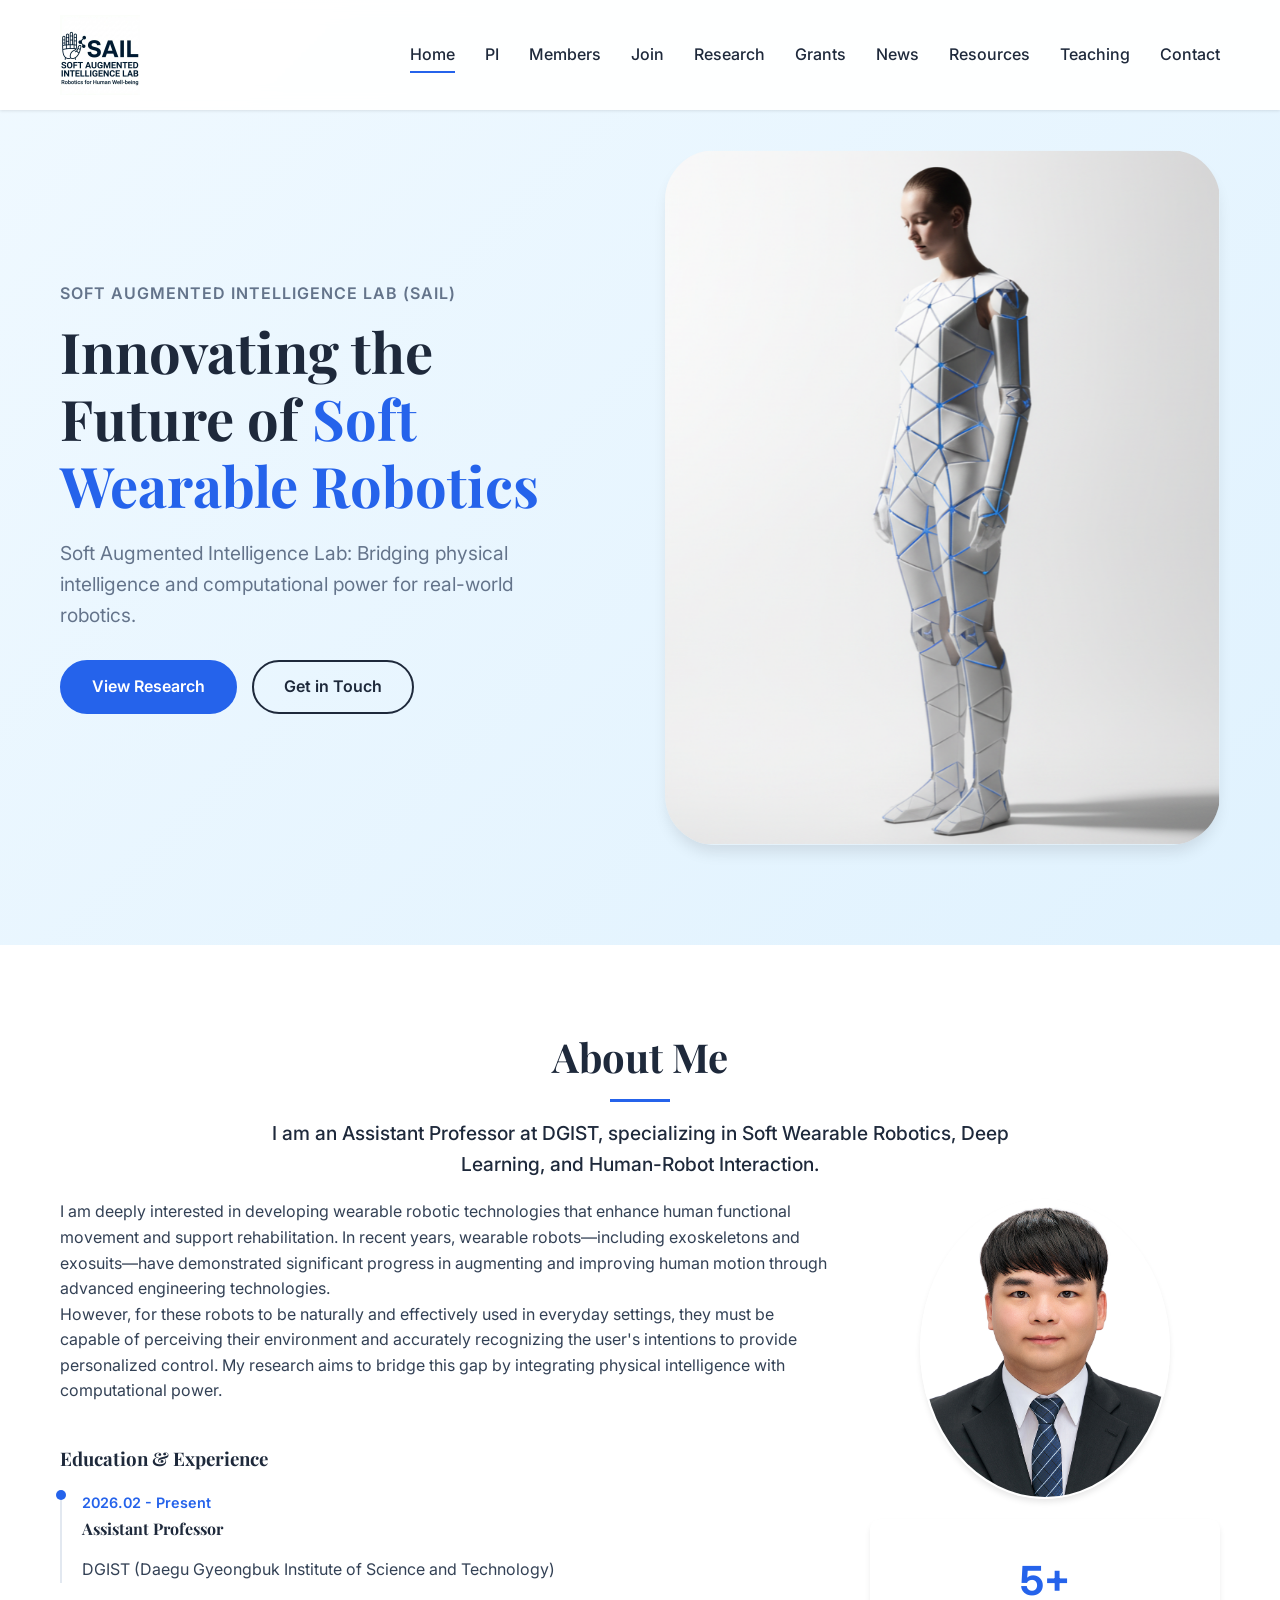
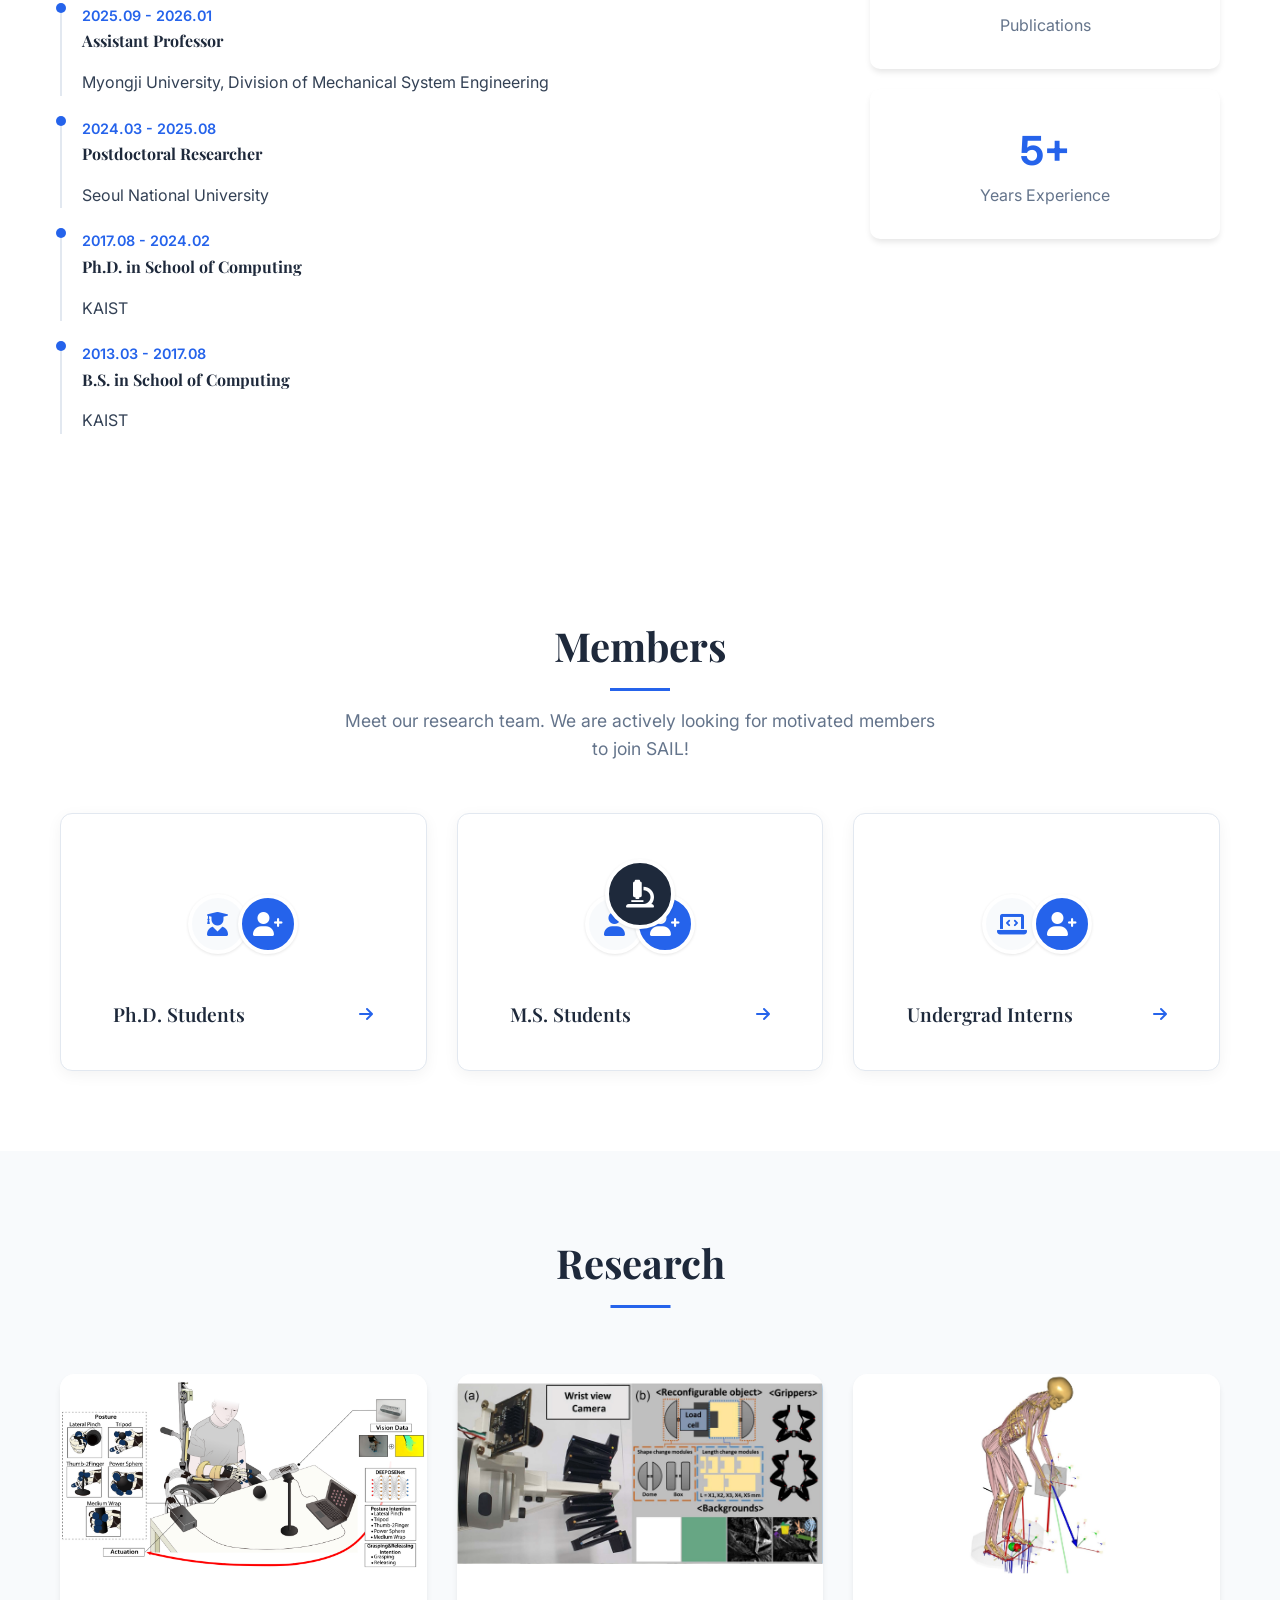
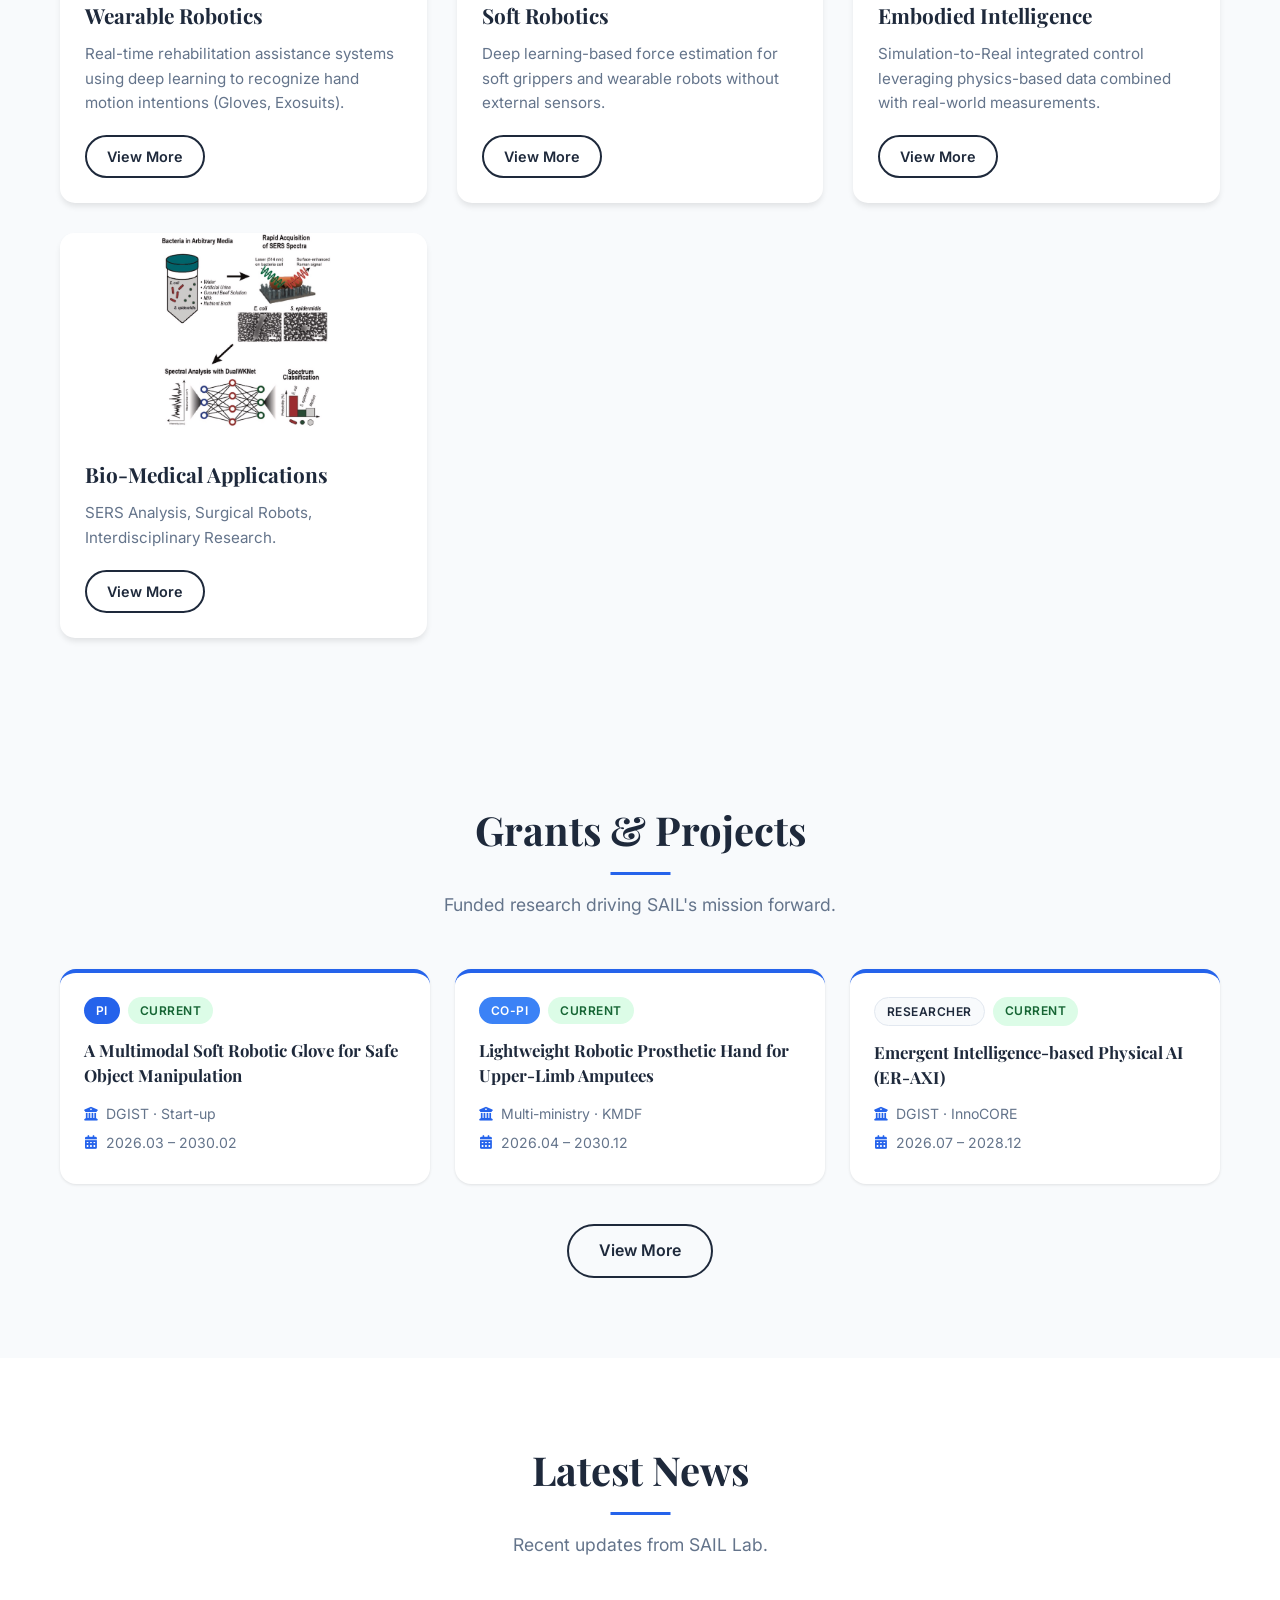
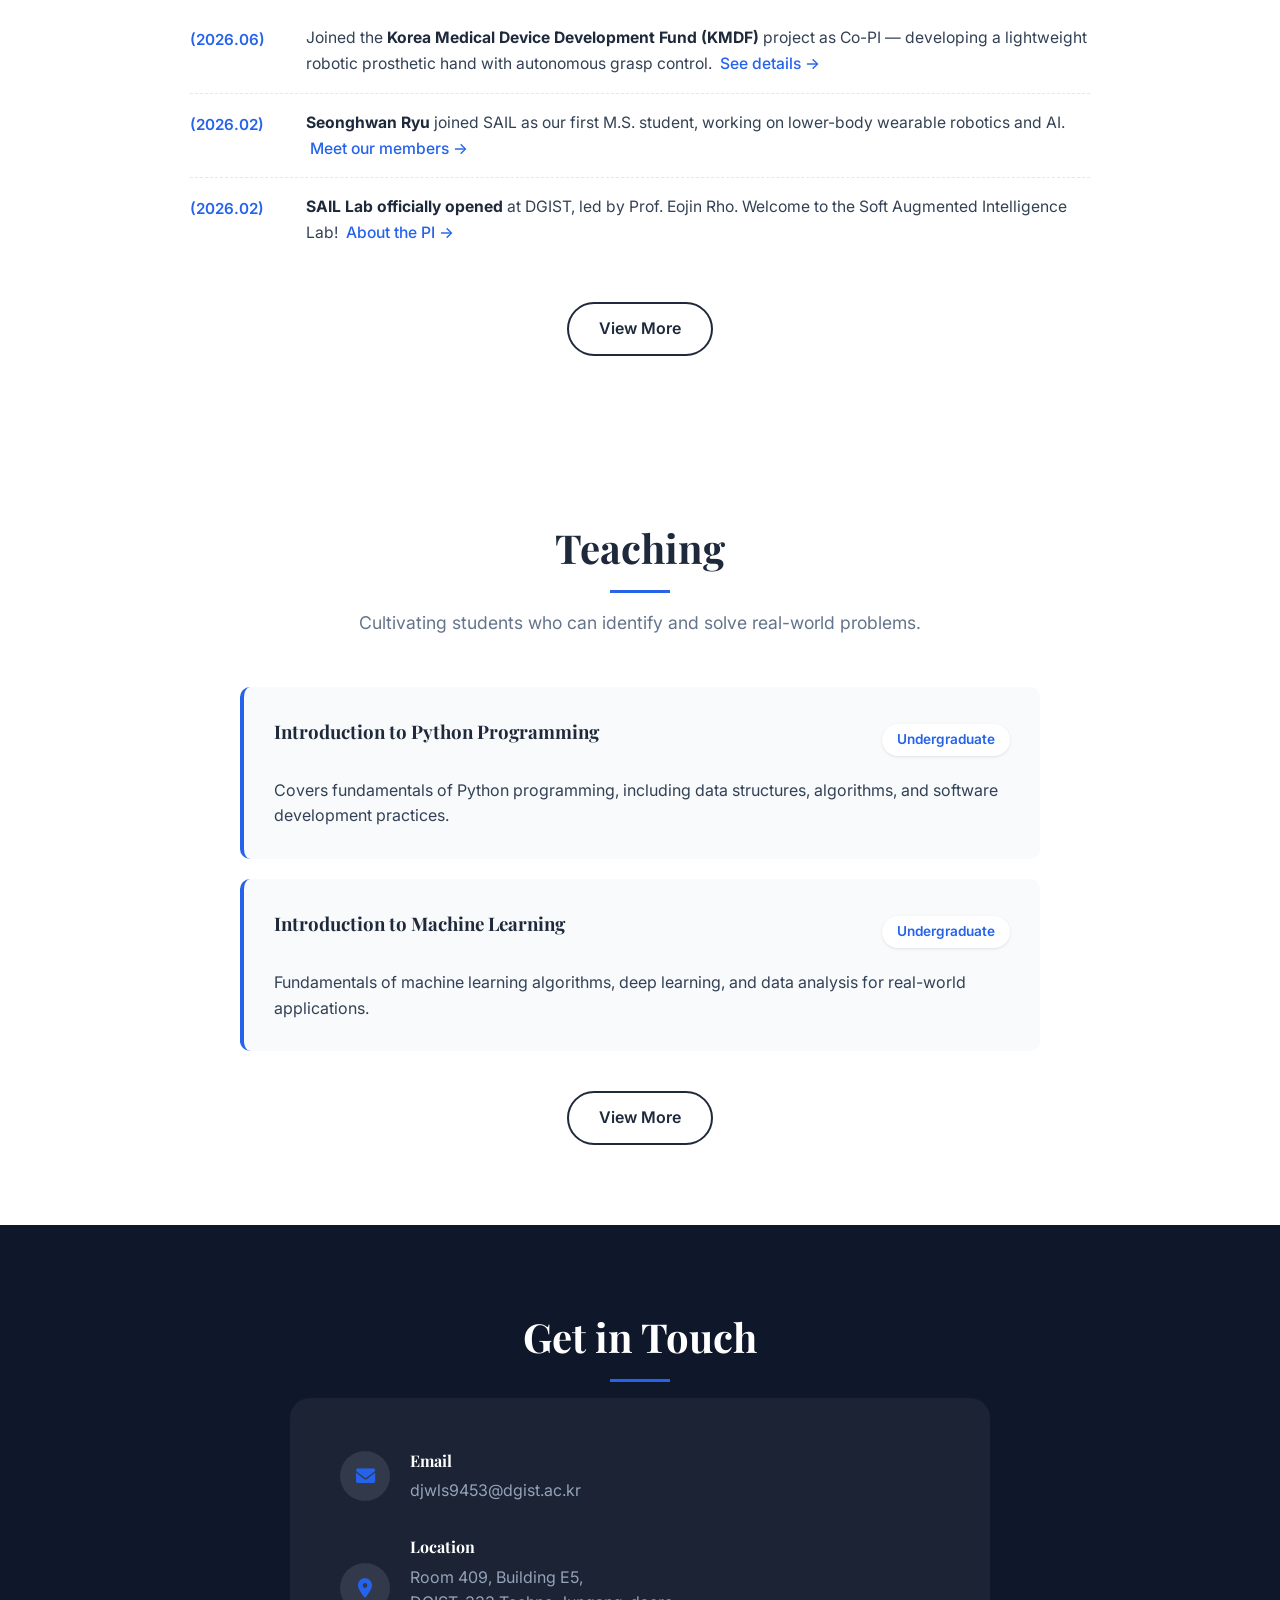
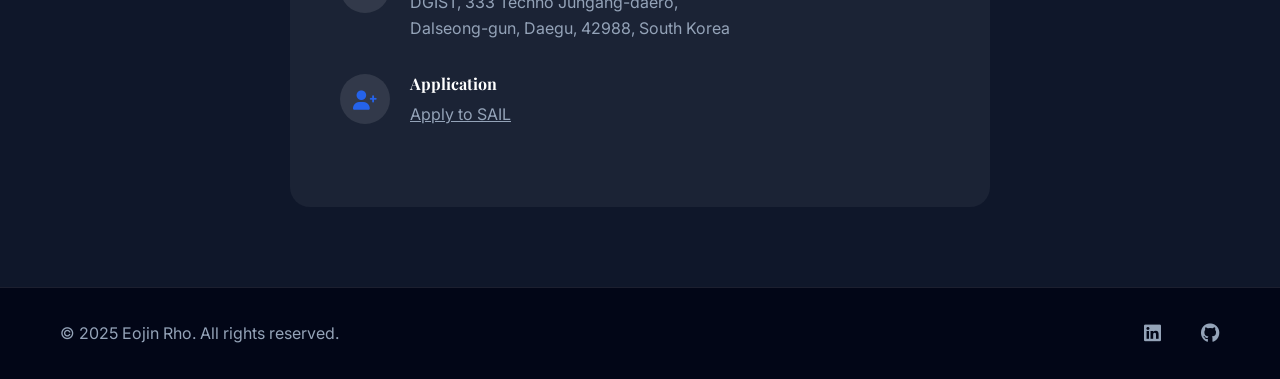
==== index.html @ 0cb8f939 "Reorder Research categories: Wearable Robotics first Move Wearable Robotics ahead of Soft Robotics o" ====
<!DOCTYPE html>
<html lang="en">

<head>
    <meta charset="UTF-8">
    <meta name="viewport" content="width=device-width, initial-scale=1.0">
    <title>Prof. Eojin Rho | DGIST</title>
    <meta name="description"
        content="Official webpage of Professor Eojin Rho at DGIST. Researching Soft Augmented Intelligence, Soft Robotics, Deep Learning, and Human-Robot Interaction.">
    <link rel="stylesheet" href="styles.css">
    <!-- Google Fonts -->
    <link rel="preconnect" href="https://fonts.googleapis.com">
    <link rel="preconnect" href="https://fonts.gstatic.com" crossorigin>
    <link
        href="https://fonts.googleapis.com/css2?family=Inter:wght@300;400;500;600;700&family=Playfair+Display:wght@400;700&display=swap"
        rel="stylesheet">
    <!-- Font Awesome for Icons -->
    <link rel="stylesheet" href="https://cdnjs.cloudflare.com/ajax/libs/font-awesome/6.0.0/css/all.min.css">
</head>

<body>
    <nav class="navbar">
        <div class="container nav-container">
            <a href="#home" class="logo">
                <img src="assets/images/lab_logo.png" alt="Eojin Rho" class="logo-img">
            </a>
            <div class="nav-links">
                <a href="#home" class="nav-link active">Home</a>
                <a href="#about" class="nav-link">PI</a>
                <a href="#members" class="nav-link">Members</a>
                <a href="joining.html" class="nav-link">Join</a>
                <a href="#research" class="nav-link">Research</a>
                <a href="grants.html" class="nav-link">Grants</a>
                <a href="news.html" class="nav-link">News</a>
                <a href="resources.html" class="nav-link">Resources</a>
                <a href="#teaching" class="nav-link">Teaching</a>
                <a href="#contact" class="nav-link">Contact</a>
            </div>
            <div class="hamburger">
                <span></span>
                <span></span>
                <span></span>
            </div>
        </div>
    </nav>

    <main>
        <!-- Hero Section -->
        <section id="home" class="hero">
            <div class="container hero-content">
                <div class="hero-text">
                    <span class="subtitle">Soft Augmented Intelligence Lab (SAIL)</span>
                    <h1>Innovating the Future of <span class="highlight">Soft Wearable Robotics</span></h1>
                    <p class="hero-subtitle">Soft Augmented Intelligence Lab: Bridging physical intelligence and
                        computational power for real-world robotics.</p>
                    <div class="cta-buttons">
                        <a href="#research" class="btn primary">View Research</a>
                        <a href="#contact" class="btn secondary">Get in Touch</a>
                    </div>
                </div>
                <div class="hero-image-container">
                    <img src="assets/images/main.png" alt="Research Overview" class="hero-main-image">
                </div>
            </div>
        </section>

        <section id="about" class="section">
            <div class="container">
                <h2 class="section-title">About Me</h2>
                <p class="lead about-lead">I am an Assistant Professor at DGIST, specializing in Soft Wearable Robotics,
                    Deep Learning, and Human-Robot Interaction.</p>
                <div class="about-grid">
                    <div class="about-text">
                        <p>I am deeply interested in developing wearable robotic technologies that enhance human
                            functional movement and support rehabilitation. In recent years, wearable robots—including
                            exoskeletons and exosuits—have demonstrated significant progress in augmenting and improving
                            human motion through advanced engineering technologies.</p>
                        <p>However, for these robots to be naturally and effectively used in everyday settings, they
                            must be capable of perceiving their environment and accurately recognizing the user's
                            intentions to provide personalized control. My research aims to bridge this gap by
                            integrating physical intelligence with computational power.</p>

                        <div class="education-timeline">
                            <h3>Education & Experience</h3>
                            <div class="timeline-item">
                                <span class="year">2026.02 - Present</span>
                                <div class="content">
                                    <h4>Assistant Professor</h4>
                                    <p>DGIST (Daegu Gyeongbuk Institute of Science and Technology)</p>
                                </div>
                            </div>
                            <div class="timeline-item">
                                <span class="year">2025.09 - 2026.01</span>
                                <div class="content">
                                    <h4>Assistant Professor</h4>
                                    <p>Myongji University, Division of Mechanical System Engineering</p>
                                </div>
                            </div>
                            <div class="timeline-item">
                                <span class="year">2024.03 - 2025.08</span>
                                <div class="content">
                                    <h4>Postdoctoral Researcher</h4>
                                    <p>Seoul National University</p>
                                </div>
                            </div>
                            <div class="timeline-item">
                                <span class="year">2017.08 - 2024.02</span>
                                <div class="content">
                                    <h4>Ph.D. in School of Computing</h4>
                                    <p>KAIST</p>
                                </div>
                            </div>
                            <div class="timeline-item">
                                <span class="year">2013.03 - 2017.08</span>
                                <div class="content">
                                    <h4>B.S. in School of Computing</h4>
                                    <p>KAIST</p>
                                </div>
                            </div>
                        </div>
                    </div>
                    <div class="about-stats">
                        <div class="profile-image-container">
                            <img src="assets/images/profile.jpg" alt="Eojin Rho" class="profile-img">
                        </div>
                        <div class="stat-card">
                            <span class="number">5+</span>
                            <span class="label">Publications</span>
                        </div>
                        <div class="stat-card">
                            <span class="number">5+</span>
                            <span class="label">Years Experience</span>
                        </div>
                        <!--
                        <div class="stat-card">
                            <span class="number">3</span>
                            <span class="label">Major Awards</span>
                        </div>
                        -->
                    </div>
                </div>
            </div>
        </section>

        <!-- Members Section -->
        <section id="members" class="section">
            <div class="container">
                <h2 class="section-title">Members</h2>
                <p class="section-desc">Meet our research team. We are actively looking for motivated members to join
                    SAIL!</p>

                <div class="album-grid">
                    <!-- Ph.D. Students Frame -->
                    <a href="members.html#phd-students" class="album-frame">
                        <div class="album-collage">
                            <div class="collage-item icon-item"><i class="fas fa-user-graduate"></i></div>
                            <div class="collage-item icon-item overlap"><i class="fas fa-user-plus"></i></div>
                        </div>
                        <div class="album-title">
                            <h3>Ph.D. Students</h3>
                            <span class="icon-arrow"><i class="fas fa-arrow-right"></i></span>
                        </div>
                    </a>

                    <!-- M.S. Students Frame -->
                    <a href="members.html#ms-students" class="album-frame">
                        <div class="album-collage">
                            <div class="collage-item icon-item"><i class="fas fa-user"></i></div>
                            <div class="collage-item icon-item overlap"><i class="fas fa-user-plus"></i></div>
                            <div class="collage-item icon-item overlap-2"><i class="fas fa-microscope"></i></div>
                        </div>
                        <div class="album-title">
                            <h3>M.S. Students</h3>
                            <span class="icon-arrow"><i class="fas fa-arrow-right"></i></span>
                        </div>
                    </a>

                    <!-- Undergraduate Interns Frame -->
                    <a href="members.html#undergrad-interns" class="album-frame">
                        <div class="album-collage">
                            <div class="collage-item icon-item"><i class="fas fa-laptop-code"></i></div>
                            <div class="collage-item icon-item overlap"><i class="fas fa-user-plus"></i></div>
                        </div>
                        <div class="album-title">
                            <h3>Undergrad Interns</h3>
                            <span class="icon-arrow"><i class="fas fa-arrow-right"></i></span>
                        </div>
                    </a>
                </div>
            </div>
        </section>

        <!-- Research Section -->
        <section id="research" class="section bg-light">
            <div class="container">
                <h2 class="section-title">Research</h2>
                <p class="section-desc"></p>

                <div class="research-grid category-grid">
                    <!-- Category 1: Wearable Robotics -->
                    <article class="research-card category-card">
                        <div class="card-image">
                            <img src="assets/images/wearable_robotics2.png" alt="Wearable Robotics">
                        </div>
                        <div class="card-content">
                            <h3>Wearable Robotics</h3>
                            <p>Real-time rehabilitation assistance systems using deep learning to recognize hand motion
                                intentions (Gloves, Exosuits).</p>
                            <a href="research/wearable-robotics.html" class="btn secondary small">View More</a>
                        </div>
                    </article>

                    <!-- Category 2: Soft Robotics -->
                    <article class="research-card category-card">
                        <div class="card-image">
                            <img src="assets/images/soft_robotics2.png" alt="Soft Robotics">
                        </div>
                        <div class="card-content">
                            <h3>Soft Robotics</h3>
                            <p>Deep learning-based force estimation for soft grippers and wearable robots without
                                external sensors.</p>
                            <a href="research/soft-robotics.html" class="btn secondary small">View More</a>
                        </div>
                    </article>

                    <!-- Category 3: Embodied Intelligence -->
                    <article class="research-card category-card">
                        <div class="card-image">
                            <img src="assets/images/embodied_intelligence.jpg" alt="Embodied Intelligence">
                        </div>
                        <div class="card-content">
                            <h3>Embodied Intelligence</h3>
                            <p>Simulation-to-Real integrated control leveraging physics-based data combined with
                                real-world measurements.</p>
                            <a href="research/embodied-intelligence.html" class="btn secondary small">View More</a>
                        </div>
                    </article>

                    <!-- Category 4: Bio-Medical Applications -->
                    <article class="research-card category-card">
                        <div class="card-image">
                            <img src="assets/images/biomedical.jpg" alt="Bio-Medical Applications">
                        </div>
                        <div class="card-content">
                            <h3>Bio-Medical Applications</h3>
                            <p>SERS Analysis, Surgical Robots, Interdisciplinary Research.</p>
                            <a href="research/bio-medical.html" class="btn secondary small">View More</a>
                        </div>
                    </article>
                </div>
            </div>
        </section>

        <!-- Grants Section -->
        <section id="grants" class="section bg-light">
            <div class="container">
                <h2 class="section-title">Grants &amp; Projects</h2>
                <p class="section-desc">Funded research driving SAIL's mission forward.</p>
                <div class="grants-preview">
                    <article class="grant-preview-card">
                        <div class="grant-preview-badges">
                            <span class="role-badge role-pi">PI</span>
                            <span class="status-badge status-current">Current</span>
                        </div>
                        <h3>A Multimodal Soft Robotic Glove for Safe Object Manipulation</h3>
                        <p class="grant-preview-meta"><i class="fas fa-university"></i> DGIST &middot; Start-up</p>
                        <p class="grant-preview-meta"><i class="fas fa-calendar-alt"></i> 2026.03 &ndash; 2030.02</p>
                    </article>
                    <article class="grant-preview-card">
                        <div class="grant-preview-badges">
                            <span class="role-badge role-copi">Co-PI</span>
                            <span class="status-badge status-current">Current</span>
                        </div>
                        <h3>Lightweight Robotic Prosthetic Hand for Upper-Limb Amputees</h3>
                        <p class="grant-preview-meta"><i class="fas fa-university"></i> Multi-ministry &middot; KMDF</p>
                        <p class="grant-preview-meta"><i class="fas fa-calendar-alt"></i> 2026.04 &ndash; 2030.12</p>
                    </article>
                    <article class="grant-preview-card">
                        <div class="grant-preview-badges">
                            <span class="role-badge role-researcher">Researcher</span>
                            <span class="status-badge status-current">Current</span>
                        </div>
                        <h3>Emergent Intelligence-based Physical AI (ER-AXI)</h3>
                        <p class="grant-preview-meta"><i class="fas fa-university"></i> DGIST &middot; InnoCORE</p>
                        <p class="grant-preview-meta"><i class="fas fa-calendar-alt"></i> 2026.07 &ndash; 2028.12</p>
                    </article>
                </div>
                <div class="view-more-container" style="text-align: center; margin-top: 40px;">
                    <a href="grants.html" class="btn secondary">View More</a>
                </div>
            </div>
        </section>

        <!-- News Section -->
        <section id="news" class="section">
            <div class="container">
                <h2 class="section-title">Latest News</h2>
                <p class="section-desc">Recent updates from SAIL Lab.</p>
                <div class="news-preview">
                    <ul class="news-list">
                        <li class="news-item">
                            <span class="news-date">(2026.06)</span>
                            <span class="news-text">
                                Joined the <strong>Korea Medical Device Development Fund (KMDF)</strong> project as
                                Co-PI &mdash; developing a lightweight robotic prosthetic hand with autonomous grasp
                                control.
                                <a href="grants.html" class="news-link">See details &rarr;</a>
                            </span>
                        </li>
                        <li class="news-item">
                            <span class="news-date">(2026.02)</span>
                            <span class="news-text">
                                <strong>Seonghwan Ryu</strong> joined SAIL as our first M.S. student, working on
                                lower-body wearable robotics and AI.
                                <a href="members.html#ms-students" class="news-link">Meet our members &rarr;</a>
                            </span>
                        </li>
                        <li class="news-item">
                            <span class="news-date">(2026.02)</span>
                            <span class="news-text">
                                <strong>SAIL Lab officially opened</strong> at DGIST, led by Prof. Eojin Rho.
                                Welcome to the Soft Augmented Intelligence Lab!
                                <a href="#about" class="news-link">About the PI &rarr;</a>
                            </span>
                        </li>
                    </ul>
                </div>
                <div class="view-more-container" style="text-align: center; margin-top: 40px;">
                    <a href="news.html" class="btn secondary">View More</a>
                </div>
            </div>
        </section>

        <!-- Teaching Section -->
        <section id="teaching" class="section">
            <div class="container">
                <h2 class="section-title">Teaching</h2>
                <p class="section-desc">Cultivating students who can identify and solve real-world problems.</p>
                <div class="teaching-content">
                    <div class="course-card">
                        <div class="course-header">
                            <h3>Introduction to Python Programming</h3>
                            <span class="semester">Undergraduate</span>
                        </div>
                        <p>Covers fundamentals of Python programming, including data structures, algorithms, and
                            software development practices.</p>
                    </div>
                    <div class="course-card">
                        <div class="course-header">
                            <h3>Introduction to Machine Learning</h3>
                            <span class="semester">Undergraduate</span>
                        </div>
                        <p>Fundamentals of machine learning algorithms, deep learning, and data analysis for real-world
                            applications.</p>
                    </div>
                </div>
                <div class="view-more-container" style="text-align: center; margin-top: 40px;">
                    <a href="teaching.html" class="btn secondary">View More</a>
                </div>
            </div>
        </section>

        <!-- Contact Section -->
        <section id="contact" class="section bg-dark">
            <div class="container">
                <h2 class="section-title text-light">Get in Touch</h2>
                <div class="contact-wrapper">
                    <div class="contact-info">
                        <div class="info-item">
                            <i class="fas fa-envelope"></i>
                            <div>
                                <h4>Email</h4>
                                <p>djwls9453@dgist.ac.kr</p>
                            </div>
                        </div>
                        <div class="info-item">
                            <i class="fas fa-map-marker-alt"></i>
                            <div>
                                <h4>Location</h4>
                                <p>Room 409, Building E5,<br>DGIST, 333 Techno Jungang-daero,<br>Dalseong-gun, Daegu,
                                    42988, South Korea</p>
                            </div>
                        </div>

                        <div class="info-item">
                            <i class="fas fa-user-plus"></i>
                            <div>
                                <h4>Application</h4>
                                <p><a href="https://forms.gle/W6DY2hWXRMhcrnkq7" target="_blank" style="text-decoration: underline; color: inherit;">Apply to SAIL</a></p>
                            </div>
                        </div>
                    </div>
                </div>
            </div>
        </section>
    </main>

    <footer>
        <div class="container footer-content">
            <p>&copy; 2025 Eojin Rho. All rights reserved.</p>
            <div class="social-links">
                <a href="#"><i class="fab fa-linkedin"></i></a>
                <a href="#"><i class="fab fa-google-scholar"></i></a>
                <a href="#"><i class="fab fa-github"></i></a>
            </div>
        </div>
    </footer>

    <script src="script.js"></script>
</body>

</html>
---- styles.css ----
/* Variables & Reset */
:root {
    --primary-color: #2563eb;
    /* Modern Blue */
    --secondary-color: #1e293b;
    /* Slate Dark */
    --accent-color: #3b82f6;
    --text-color: #334155;
    --light-text: #64748b;
    --bg-color: #ffffff;
    --bg-light: #f8fafc;
    --bg-dark: #0f172a;
    --white: #ffffff;
    --border-color: #e2e8f0;
    --shadow-sm: 0 1px 3px rgba(0, 0, 0, 0.1);
    --shadow-md: 0 4px 6px -1px rgba(0, 0, 0, 0.1);
    --shadow-lg: 0 10px 15px -3px rgba(0, 0, 0, 0.1);
    --font-main: 'Inter', sans-serif;
    --font-heading: 'Playfair Display', serif;
    --transition: all 0.3s ease;
}

* {
    margin: 0;
    padding: 0;
    box-sizing: border-box;
}

html {
    scroll-behavior: smooth;
}

body {
    font-family: var(--font-main);
    color: var(--text-color);
    line-height: 1.6;
    background-color: var(--bg-color);
}

a {
    text-decoration: none;
    color: inherit;
    transition: var(--transition);
}

ul {
    list-style: none;
}

img {
    max-width: 100%;
    display: block;
}

/* Layout Utilities */
.container {
    max-width: 1200px;
    margin: 0 auto;
    padding: 0 20px;
}

.section {
    padding: 80px 0;
}

.bg-light {
    background-color: var(--bg-light);
}

.bg-dark {
    background-color: var(--bg-dark);
    color: var(--white);
}

.text-light {
    color: var(--white);
}

/* Typography */
h1,
h2,
h3,
h4 {
    font-family: var(--font-heading);
    color: var(--secondary-color);
    margin-bottom: 1rem;
}

.section-title {
    font-size: 2.5rem;
    text-align: center;
    margin-bottom: 1rem;
    position: relative;
    display: inline-block;
    left: 50%;
    transform: translateX(-50%);
}

.section-title::after {
    content: '';
    display: block;
    width: 60px;
    height: 3px;
    background: var(--primary-color);
    margin: 10px auto 0;
}

.section-desc {
    text-align: center;
    max-width: 600px;
    margin: 0 auto 50px;
    color: var(--light-text);
    font-size: 1.1rem;
}

/* Buttons */
.btn {
    display: inline-block;
    padding: 12px 30px;
    border-radius: 50px;
    font-weight: 600;
    cursor: pointer;
    transition: var(--transition);
}

.btn.primary {
    background-color: var(--primary-color);
    color: var(--white);
    border: 2px solid var(--primary-color);
}

.btn.primary:hover {
    background-color: transparent;
    color: var(--primary-color);
}

.btn.secondary {
    background-color: transparent;
    color: var(--secondary-color);
    border: 2px solid var(--secondary-color);
}

.btn.secondary:hover {
    background-color: var(--secondary-color);
    color: var(--white);
}

.btn.small {
    padding: 8px 20px;
    font-size: 0.9rem;
}

/* Navbar */
.navbar {
    position: fixed;
    top: 0;
    left: 0;
    width: 100%;
    background: rgba(255, 255, 255, 0.95);
    backdrop-filter: blur(10px);
    z-index: 1000;
    box-shadow: var(--shadow-sm);
    padding: 15px 0;
}

.nav-container {
    display: flex;
    justify-content: space-between;
    align-items: center;
}

.logo {
    font-size: 1.5rem;
    font-weight: 700;
    color: var(--primary-color);
    text-decoration: none;
    font-family: 'Playfair Display', serif;
    display: flex;
    align-items: center;
}

.logo-img {
    height: 80px;
    /* Adjust based on logo aspect ratio */
    width: auto;
    display: block;
}

.nav-links {
    display: flex;
    gap: 30px;
}

.nav-link {
    font-weight: 500;
    color: var(--secondary-color);
    position: relative;
}

.nav-link::after {
    content: '';
    position: absolute;
    bottom: -5px;
    left: 0;
    width: 0;
    height: 2px;
    background: var(--primary-color);
    transition: var(--transition);
}

.nav-link:hover::after,
.nav-link.active::after {
    width: 100%;
}

.hamburger {
    display: none;
    cursor: pointer;
}

.hamburger span {
    display: block;
    width: 25px;
    height: 3px;
    background: var(--secondary-color);
    margin: 5px 0;
    transition: var(--transition);
}

/* Hero Section */
.hero {
    padding-top: 150px;
    padding-bottom: 100px;
    min-height: 100vh;
    display: flex;
    align-items: center;
    background: linear-gradient(135deg, #f0f9ff 0%, #e0f2fe 100%);
}

.hero-content {
    display: grid;
    grid-template-columns: 1fr 1fr;
    gap: 50px;
    align-items: center;
}

.hero-text h1 {
    font-size: 3.5rem;
    line-height: 1.2;
    margin-bottom: 20px;
}

.highlight {
    color: var(--primary-color);
}

.subtitle {
    display: block;
    font-weight: 600;
    color: var(--light-text);
    margin-bottom: 10px;
    text-transform: uppercase;
    letter-spacing: 1px;
}

.hero-text p {
    font-size: 1.2rem;
    color: var(--light-text);
    margin-bottom: 30px;
    max-width: 500px;
}

.cta-buttons {
    display: flex;
    gap: 15px;
}

.hero-image-container {
    display: flex;
    justify-content: center;
}

.hero-image-placeholder {
    width: 400px;
    height: 400px;
    background-color: #cbd5e1;
    border-radius: 30% 70% 70% 30% / 30% 30% 70% 70%;
    display: flex;
    align-items: center;
    justify-content: center;
    font-size: 5rem;
    color: var(--white);
    box-shadow: var(--shadow-lg);
    animation: morph 8s ease-in-out infinite;
}

@keyframes morph {
    0% {
        border-radius: 60% 40% 30% 70% / 60% 30% 70% 40%;
    }

    50% {
        border-radius: 30% 60% 70% 40% / 50% 60% 30% 60%;
    }

    100% {
        border-radius: 60% 40% 30% 70% / 60% 30% 70% 40%;
    }
}

.hero-main-image {
    max-width: 100%;
    height: auto;
    border-radius: 50px;
    box-shadow: var(--shadow-lg);
}

/* About Section */
.about-lead {
    text-align: center;
    max-width: 800px;
    margin: 0 auto 40px auto;
    font-size: 1.2rem;
}

.about-grid {
    display: grid;
    grid-template-columns: 1fr 350px;
    gap: 40px;
    align-items: start;
}

.lead {
    font-size: 1.2rem;
    font-weight: 500;
    color: var(--secondary-color);
    margin-bottom: 20px;
}

.education-timeline {
    margin-top: 40px;
}

.timeline-item {
    border-left: 2px solid var(--border-color);
    padding-left: 20px;
    margin-bottom: 20px;
    position: relative;
}

.timeline-item::before {
    content: '';
    position: absolute;
    left: -6px;
    top: 0;
    width: 10px;
    height: 10px;
    background: var(--primary-color);
    border-radius: 50%;
}

.year {
    font-size: 0.9rem;
    color: var(--primary-color);
    font-weight: 600;
}

.about-stats {
    display: flex;
    flex-direction: column;
    gap: 20px;
    justify-content: flex-start;
}

.profile-image-container {
    width: 100%;
    display: flex;
    justify-content: center;
    margin-bottom: 0px;
    /* Increased from 20px */
}

.profile-img {
    width: 250px;
    height: 300px;
    border-radius: 50%;
    /* Circular */
    object-fit: cover;
    border: 2px solid var(--white);
    box-shadow: var(--shadow-md);
}

.stat-card {
    background: var(--white);
    padding: 30px;
    border-radius: 10px;
    box-shadow: var(--shadow-md);
    text-align: center;
    transition: var(--transition);
}

.stat-card:hover {
    transform: translateY(-5px);
}

.stat-card .number {
    display: block;
    font-size: 2.5rem;
    font-weight: 700;
    color: var(--primary-color);
}

.stat-card .label {
    color: var(--light-text);
}

/* Research Section */
.research-grid {
    display: grid;
    grid-template-columns: repeat(auto-fit, minmax(300px, 1fr));
    gap: 30px;
}

.research-card {
    background: var(--white);
    border-radius: 15px;
    overflow: hidden;
    box-shadow: var(--shadow-md);
    transition: var(--transition);
}

.research-card:hover {
    transform: translateY(-10px);
    box-shadow: var(--shadow-lg);
}

.card-image {
    height: 200px;
    background-color: #ffffff;
    display: flex;
    align-items: center;
    justify-content: center;
    overflow: hidden;
}

.card-image img {
    width: 100%;
    height: 100%;
    object-fit: contain;
}

.card-content {
    padding: 25px;
}

.card-content h3 {
    font-size: 1.3rem;
    margin-bottom: 10px;
}

.card-content p {
    color: var(--light-text);
    font-size: 0.95rem;
    margin-bottom: 20px;
}

.text-link {
    color: var(--primary-color);
    font-weight: 600;
    display: inline-flex;
    align-items: center;
    gap: 5px;
}

.text-link:hover {
    gap: 10px;
}

/* Teaching Section */
.teaching-content {
    max-width: 800px;
    margin: 0 auto;
}

.course-card {
    background: var(--bg-light);
    padding: 30px;
    border-radius: 10px;
    margin-bottom: 20px;
    border-left: 4px solid var(--primary-color);
}

.course-header {
    display: flex;
    justify-content: space-between;
    align-items: center;
    margin-bottom: 15px;
}

.semester {
    background: var(--white);
    padding: 5px 15px;
    border-radius: 20px;
    font-size: 0.85rem;
    font-weight: 600;
    color: var(--primary-color);
    box-shadow: var(--shadow-sm);
}

/* Contact Section */
.contact-wrapper {
    background: rgba(255, 255, 255, 0.05);
    padding: 50px;
    border-radius: 20px;
    max-width: 700px;
    margin: 0 auto;
}

.info-item {
    display: flex;
    align-items: center;
    gap: 20px;
    margin-bottom: 30px;
}

.info-item i {
    width: 50px;
    height: 50px;
    background: rgba(255, 255, 255, 0.1);
    border-radius: 50%;
    display: flex;
    align-items: center;
    justify-content: center;
    font-size: 1.2rem;
    color: var(--primary-color);
}

.info-item h4 {
    color: var(--white);
    margin-bottom: 5px;
}

.info-item p {
    color: #94a3b8;
}

.contact-form .form-group {
    margin-bottom: 20px;
}

.contact-form input,
.contact-form textarea {
    width: 100%;
    padding: 15px;
    background: rgba(255, 255, 255, 0.05);
    border: 1px solid rgba(255, 255, 255, 0.1);
    border-radius: 8px;
    color: var(--white);
    font-family: var(--font-main);
}

.contact-form input:focus,
.contact-form textarea:focus {
    outline: none;
    border-color: var(--primary-color);
}

/* Footer */
footer {
    background: #020617;
    color: #94a3b8;
    padding: 30px 0;
    border-top: 1px solid rgba(255, 255, 255, 0.1);
}

.footer-content {
    display: flex;
    justify-content: space-between;
    align-items: center;
}

.social-links {
    display: flex;
    gap: 20px;
}

.social-links a {
    color: #94a3b8;
    font-size: 1.2rem;
}

.social-links a:hover {
    color: var(--white);
}

/* Responsive */
@media (max-width: 768px) {
    .nav-links {
        position: absolute;
        top: 100%;
        left: 0;
        width: 100%;
        background: var(--white);
        flex-direction: column;
        padding: 20px;
        gap: 20px;
        box-shadow: var(--shadow-md);
        clip-path: polygon(0 0, 100% 0, 100% 0, 0 0);
        transition: var(--transition);
    }

    .nav-links.active {
        clip-path: polygon(0 0, 100% 0, 100% 100%, 0 100%);
    }

    .hamburger {
        display: block;
    }

    .hero-content {
        grid-template-columns: 1fr;
        text-align: center;
    }

    .hero-text h1 {
        font-size: 2.5rem;
    }

    .hero-text p {
        margin: 0 auto 30px;
    }

    .cta-buttons {
        justify-content: center;
    }

    .about-grid {
        grid-template-columns: 1fr;
    }

    .member-categories {
        grid-template-columns: 1fr;
        gap: 50px;
    }

    .grants-preview {
        grid-template-columns: 1fr;
    }

    .collaborator-grid {
        grid-template-columns: 1fr;
    }
}

/* Sub-Page Styles */
.page-hero {
    padding-top: 150px;
    padding-bottom: 60px;
    background: var(--white);
    color: var(--text-color);
    text-align: center;
}

.page-hero h1 {
    color: var(--primary-color);
    font-size: 3rem;
    margin-bottom: 10px;
}

.page-hero p {
    color: var(--light-text);
    font-size: 1.2rem;
}

.research-intro {
    display: grid;
    grid-template-columns: 1fr 1fr;
    gap: 50px;
    margin-bottom: 80px;
    align-items: center;
}

.intro-text h2 {
    font-size: 2rem;
    margin-bottom: 20px;
}

.intro-text p {
    margin-bottom: 20px;
    color: var(--text-color);
}

.img-placeholder.large {
    height: 300px;
    width: 100%;
    background-color: #e2e8f0;
    display: flex;
    align-items: center;
    justify-content: center;
    font-size: 1.5rem;
    color: var(--light-text);
    border-radius: 10px;
}

.paper-list {
    max-width: 900px;
    margin: 0 auto;
}

.paper-item {
    background: var(--white);
    padding: 30px;
    border-radius: 10px;
    box-shadow: var(--shadow-sm);
    margin-bottom: 30px;
    border-left: 4px solid var(--primary-color);
    display: flex;
    justify-content: space-between;
    align-items: flex-start;
    gap: 20px;
}

.paper-content h3 {
    font-size: 1.3rem;
    margin-bottom: 10px;
}

.authors {
    color: var(--primary-color);
    font-size: 0.95rem;
    margin-bottom: 10px;
}

.abstract {
    color: var(--light-text);
    font-size: 0.95rem;
    margin-bottom: 15px;
}

.tags {
    display: flex;
    gap: 10px;
    flex-wrap: wrap;
}

.tag {
    background: var(--bg-light);
    padding: 5px 15px;
    border-radius: 20px;
    font-size: 0.8rem;
    color: var(--secondary-color);
    font-weight: 500;
}

@media (max-width: 768px) {
    .research-intro {
        grid-template-columns: 1fr;
    }

    .paper-item {
        flex-direction: column;
    }

    .paper-action {
        margin-top: 15px;
    }
}

/* Members Page Styles */
.member-categories {
    display: grid;
    grid-template-columns: 1fr;
    gap: 60px;
    align-items: start;
    margin-top: 40px;
}

.member-category {
    margin-bottom: 0;
}

.member-grid {
    display: grid;
    grid-template-columns: repeat(auto-fill, minmax(180px, 1fr));
    gap: 15px;
    margin-top: 20px;
}

.category-title {
    font-size: 1.2rem;
    color: var(--secondary-color);
    margin-top: 0;
    margin-bottom: 20px;
    padding-bottom: 12px;
    border-bottom: 2px solid var(--primary-color);
    display: block;
    width: 100%;
    text-align: center;
}

.member-card {
    background: var(--white);
    border-radius: 10px;
    overflow: hidden;
    box-shadow: var(--shadow-sm);
    text-align: center;
    transition: transform 0.3s ease;
}

.member-card:hover {
    transform: translateY(-5px);
}

.member-photo-placeholder {
    height: 180px;
    background-color: #f1f5f9;
    display: flex;
    align-items: center;
    justify-content: center;
    font-size: 2.5rem;
    color: #cbd5e1;
}

.member-photo-container {
    height: 180px;
    width: 100%;
    overflow: hidden;
}

.member-photo {
    width: 100%;
    height: 100%;
    object-fit: cover;
    object-position: center top;
}

.member-card.recruiting {
    border: 2px dashed var(--border-color);
    background: var(--bg-light);
}

.member-card.recruiting:hover {
    border-color: var(--primary-color);
    background: var(--white);
}

.member-card.recruiting .member-photo-placeholder {
    background-color: transparent;
    color: var(--primary-color);
    opacity: 0.6;
}

.member-info {
    padding: 20px;
}

.member-info h3 {
    font-size: 1.2rem;
    margin-bottom: 5px;
    color: var(--text-color);
}

.member-info .role {
    color: var(--primary-color);
    font-size: 0.9rem;
    margin-bottom: 10px;
    font-weight: 500;
}

.member-info .email {
    color: var(--light-text);
    font-size: 0.85rem;
}

.member-info .name-en {
    display: block;
    font-size: 0.9rem;
    font-weight: 400;
    color: var(--light-text);
    margin-top: 2px;
}

.member-info .research {
    color: var(--text-color);
    font-size: 0.85rem;
    margin-bottom: 8px;
    line-height: 1.4;
}

.member-info .github-link {
    margin-top: 8px;
    font-size: 0.85rem;
}

.member-info .github-link a {
    color: var(--light-text);
    text-decoration: none;
    transition: color 0.2s ease;
}

.member-info .github-link a:hover {
    color: var(--primary-color);
}

/* Placeholder card (Alumni "Coming Soon") */
.member-card.placeholder-card {
    border: 2px dashed var(--border-color);
    background: var(--bg-light);
    opacity: 0.85;
}

.member-card.placeholder-card .member-photo-placeholder {
    background-color: transparent;
    color: var(--light-text);
    opacity: 0.6;
}

.member-card.placeholder-card .member-info h3 {
    color: var(--light-text);
}

/* Category description (e.g. Collaborators intro) */
.category-desc {
    color: var(--light-text);
    font-size: 0.95rem;
    margin-top: -10px;
    margin-bottom: 20px;
    line-height: 1.55;
}

/* Collaborators grid */
.collaborator-grid {
    display: grid;
    grid-template-columns: repeat(2, 1fr);
    gap: 18px;
    margin-top: 20px;
}

.collaborator-card {
    background: var(--white);
    border: 1px solid var(--border-color);
    border-left: 4px solid var(--primary-color);
    border-radius: 10px;
    padding: 20px 22px;
    transition: var(--transition);
}

.collaborator-card:hover {
    box-shadow: var(--shadow-md);
    transform: translateY(-2px);
    border-left-color: var(--accent-color);
}

.collaborator-card h4 {
    font-size: 1.1rem;
    margin-bottom: 8px;
    color: var(--secondary-color);
}

.collaborator-card h4 a {
    color: var(--secondary-color);
    text-decoration: none;
    display: inline-flex;
    align-items: center;
    gap: 6px;
    transition: color 0.2s ease;
}

.collaborator-card h4 a:hover {
    color: var(--primary-color);
}

.collaborator-card h4 a i {
    font-size: 0.75rem;
    color: var(--light-text);
    opacity: 0.7;
    transition: opacity 0.2s ease;
}

.collaborator-card h4 a:hover i {
    opacity: 1;
    color: var(--primary-color);
}

.collaborator-affiliation {
    color: var(--text-color);
    font-size: 0.9rem;
    margin-bottom: 2px;
}

.collaborator-institution {
    color: var(--light-text);
    font-size: 0.88rem;
    font-style: italic;
}

/* ===== News Page ===== */
.news-container {
    max-width: 900px;
}

.news-preview {
    max-width: 900px;
    margin: 0 auto;
}

.news-year {
    margin-bottom: 60px;
}

.news-year:last-child {
    margin-bottom: 0;
}

.news-year-title {
    font-size: 1.8rem;
    color: var(--secondary-color);
    margin-bottom: 24px;
    padding-bottom: 12px;
    border-bottom: 3px solid var(--primary-color);
    display: inline-block;
}

.news-list {
    list-style: none;
    padding: 0;
    margin: 0;
}

.news-item {
    display: flex;
    gap: 16px;
    padding: 16px 0;
    border-bottom: 1px dashed var(--border-color);
    line-height: 1.65;
    color: var(--text-color);
}

.news-item:last-child {
    border-bottom: none;
}

.news-date {
    flex-shrink: 0;
    color: var(--primary-color);
    font-weight: 600;
    font-size: 0.95rem;
    min-width: 100px;
    padding-top: 2px;
}

.news-text {
    flex: 1;
    font-size: 0.98rem;
}

.news-text strong {
    color: var(--secondary-color);
}

.news-link {
    color: var(--primary-color);
    font-weight: 500;
    text-decoration: none;
    margin-left: 4px;
    white-space: nowrap;
}

.news-link:hover {
    text-decoration: underline;
}

/* ===== Resources Page ===== */
.resource-section {
    max-width: 1000px;
    margin: 0 auto 60px;
}

.resource-section:last-child {
    margin-bottom: 0;
}

.resource-section-title {
    font-size: 1.8rem;
    color: var(--secondary-color);
    margin-bottom: 8px;
    padding-bottom: 12px;
    border-bottom: 3px solid var(--primary-color);
    display: inline-block;
}

.resource-section-title i {
    color: var(--primary-color);
    margin-right: 10px;
    font-size: 1.5rem;
}

.resource-section-desc {
    color: var(--light-text);
    font-size: 1rem;
    margin-bottom: 24px;
}

.resource-empty {
    background: var(--bg-light);
    border: 2px dashed var(--border-color);
    border-radius: 16px;
    padding: 60px 30px;
    text-align: center;
    color: var(--light-text);
}

.resource-empty i {
    font-size: 3rem;
    color: var(--border-color);
    margin-bottom: 16px;
    display: block;
}

.resource-empty p {
    font-size: 1rem;
    font-style: italic;
}

@media (max-width: 768px) {
    .news-item {
        flex-direction: column;
        gap: 4px;
    }

    .news-date {
        min-width: auto;
    }

    .resource-empty {
        padding: 40px 20px;
    }
}

/* ----------------------------------- */
/* Members Album Grid CSS              */
/* ----------------------------------- */

.album-grid {
    display: grid;
    grid-template-columns: repeat(auto-fit, minmax(300px, 1fr));
    gap: 30px;
    margin-top: 40px;
}

.album-frame {
    display: flex;
    flex-direction: column;
    justify-content: center;
    background-color: var(--white);
    border-radius: 12px;
    overflow: hidden;
    position: relative;
    text-decoration: none;
    color: inherit;
    box-shadow: 0 4px 15px rgba(0, 0, 0, 0.05);
    transition: transform 0.3s ease, box-shadow 0.3s ease;
    border: 1px solid var(--border-color);
    padding: 40px 20px;
    align-items: center;
}

.album-frame:hover {
    transform: translateY(-8px);
    box-shadow: 0 12px 25px rgba(0, 0, 0, 0.1);
    border-color: var(--primary-color);
}

.album-collage {
    position: relative;
    width: 140px;
    height: 120px;
    display: flex;
    justify-content: center;
    align-items: center;
    margin-bottom: 25px;
}

.collage-item {
    width: 60px;
    height: 60px;
    border-radius: 50%;
    background-color: var(--bg-light);
    color: var(--primary-color);
    display: flex;
    justify-content: center;
    align-items: center;
    font-size: 24px;
    border: 4px solid var(--white);
    box-shadow: var(--shadow-sm);
    position: absolute;
    transition: transform 0.3s ease;
}

.album-frame:hover .collage-item {
    transform: scale(1.1);
}

.collage-item:not(.overlap):not(.overlap-2) {
    transform: translateX(-25px) translateY(10px);
    z-index: 1;
}

.collage-item.overlap {
    transform: translateX(25px) translateY(10px);
    z-index: 2;
    background-color: var(--primary-color);
    color: var(--white);
}

.collage-item.overlap-2 {
    transform: translateY(-20px);
    z-index: 3;
    background-color: var(--secondary-color);
    color: var(--white);
    width: 70px;
    height: 70px;
    font-size: 28px;
}

.album-title {
    display: flex;
    align-items: center;
    justify-content: space-between;
    width: 100%;
    padding: 0 10%;
}

.album-title h3 {
    margin: 0;
    font-size: 1.2rem;
    font-weight: 600;
}

.icon-arrow {
    color: var(--primary-color);
    transform: translateX(0);
    transition: transform 0.3s ease;
}

.album-frame:hover .icon-arrow {
    transform: translateX(5px);
}

/* Recruitment Modal */
.modal-overlay {
    position: fixed;
    top: 0;
    left: 0;
    width: 100%;
    height: 100%;
    background: rgba(0, 0, 0, 0.6);
    display: flex;
    align-items: center;
    justify-content: center;
    z-index: 1000;
    opacity: 0;
    visibility: hidden;
    transition: all 0.3s ease;
    backdrop-filter: blur(5px);
}

.modal-overlay.active {
    opacity: 1;
    visibility: visible;
}

.modal-content {
    background: var(--white);
    width: 90%;
    max-width: 500px;
    border-radius: 12px;
    padding: 30px;
    box-shadow: 0 10px 30px rgba(0,0,0,0.2);
    position: relative;
    transform: translateY(20px);
    transition: transform 0.3s ease;
    border-top: 5px solid var(--primary-color);
}

.modal-overlay.active .modal-content {
    transform: translateY(0);
}

.modal-header {
    display: flex;
    justify-content: space-between;
    align-items: center;
    margin-bottom: 20px;
}

.modal-header h2 {
    font-size: 1.3rem;
    color: var(--primary-color);
    margin: 0;
}

.modal-close {
    background: none;
    border: none;
    font-size: 1.5rem;
    cursor: pointer;
    color: var(--light-text);
    transition: color 0.2s ease;
}

.modal-close:hover {
    color: var(--text-color);
}

.modal-body h3 {
    font-size: 1rem;
    color: var(--secondary-color);
    margin: 15px 0 5px;
}

.modal-body p, .modal-body ul {
    color: var(--text-color);
    font-size: 0.95rem;
    line-height: 1.6;
    margin-bottom: 10px;
    margin-top: 0;
}

.modal-body ul {
    padding-left: 20px;
}

.modal-footer {
    margin-top: 25px;
    display: flex;
    flex-direction: column;
    gap: 15px;
}

.modal-footer .btn {
    width: 100%;
    text-align: center;
    justify-content: center;
}

.modal-dismiss {
    display: flex;
    align-items: center;
    justify-content: flex-end;
    font-size: 0.85rem;
    color: var(--light-text);
    cursor: pointer;
}

.modal-dismiss input {
    margin-right: 5px;
}

/* ===== Grants & Projects Page ===== */
.grant-section {
    max-width: 1000px;
    margin: 0 auto 80px;
}

.grant-section-title {
    font-size: 1.8rem;
    color: var(--secondary-color);
    margin-bottom: 30px;
    padding-bottom: 12px;
    border-bottom: 3px solid var(--primary-color);
    display: inline-block;
}

.grant-section-completed .grant-section-title {
    border-bottom-color: var(--light-text);
    color: var(--light-text);
}

.grant-card {
    display: grid;
    grid-template-columns: 280px 1fr;
    gap: 30px;
    background: var(--white);
    border-radius: 16px;
    box-shadow: var(--shadow-sm);
    padding: 0;
    margin-bottom: 30px;
    overflow: hidden;
    border-left: 4px solid var(--primary-color);
    transition: var(--transition);
}

.grant-card:hover {
    box-shadow: var(--shadow-md);
    transform: translateY(-2px);
}

/* Cards with actual image use vertical layout (banner on top) */
.grant-card-has-image {
    display: block;
}

.grant-card-has-image .grant-image {
    width: 100%;
    min-height: auto;
    background: var(--bg-light);
    padding: 0;
}

.grant-card-has-image .grant-image img {
    width: 100%;
    height: auto;
    display: block;
}

.grant-image {
    min-height: 180px;
    display: flex;
    align-items: center;
    justify-content: center;
    position: relative;
}

.grant-image-inner {
    display: flex;
    flex-direction: column;
    align-items: center;
    gap: 8px;
    color: var(--white);
    text-align: center;
    padding: 20px;
}

.grant-abbr {
    font-family: var(--font-heading);
    font-size: 1.6rem;
    font-weight: 700;
    letter-spacing: 0.02em;
}

.grant-image-meta {
    font-size: 0.85rem;
    opacity: 0.85;
    letter-spacing: 0.04em;
    text-transform: uppercase;
}

/* Per-project gradient placeholders */
.grant-bg-startup {
    background: linear-gradient(135deg, #2563eb 0%, #1e40af 100%);
}

.grant-bg-kmdf {
    background: linear-gradient(135deg, #db2777 0%, #7c2d92 100%);
}

.grant-bg-innocore {
    background: linear-gradient(135deg, #0d9488 0%, #115e59 100%);
}

.grant-content {
    padding: 28px 30px 28px 0;
}

.grant-card-has-image .grant-content {
    padding: 24px 30px 28px;
}

.grant-badges {
    display: flex;
    gap: 8px;
    margin-bottom: 12px;
}

.role-badge,
.status-badge {
    display: inline-block;
    padding: 4px 12px;
    border-radius: 20px;
    font-size: 0.75rem;
    font-weight: 600;
    letter-spacing: 0.04em;
    text-transform: uppercase;
}

.role-pi {
    background: var(--primary-color);
    color: var(--white);
}

.role-copi {
    background: #3b82f6;
    color: var(--white);
}

.role-researcher {
    background: var(--bg-light);
    color: var(--secondary-color);
    border: 1px solid var(--border-color);
}

.status-current {
    background: #dcfce7;
    color: #166534;
}

.status-completed {
    background: #f1f5f9;
    color: var(--light-text);
}

.grant-content h3 {
    font-size: 1.2rem;
    line-height: 1.4;
    color: var(--secondary-color);
    margin-bottom: 6px;
}

.grant-subtitle {
    color: var(--light-text);
    font-size: 0.95rem;
    font-style: italic;
    margin-bottom: 14px;
}

.grant-meta {
    list-style: none;
    padding: 0;
    margin: 14px 0 0;
    display: flex;
    flex-direction: column;
    gap: 6px;
}

.grant-meta li {
    display: flex;
    align-items: flex-start;
    gap: 10px;
    font-size: 0.92rem;
    color: var(--text-color);
}

.grant-meta li i {
    color: var(--primary-color);
    width: 16px;
    margin-top: 4px;
    text-align: center;
}

.grant-meta strong {
    color: var(--secondary-color);
}

.grant-empty {
    text-align: center;
    color: var(--light-text);
    font-style: italic;
    padding: 40px 0;
}

/* Grants Preview (index.html section) */
.grants-preview {
    display: grid;
    grid-template-columns: repeat(3, 1fr);
    gap: 25px;
    margin-top: 20px;
}

.grant-preview-card {
    background: var(--white);
    border-radius: 16px;
    padding: 24px;
    box-shadow: var(--shadow-sm);
    border-top: 4px solid var(--primary-color);
    transition: var(--transition);
    display: flex;
    flex-direction: column;
}

.grant-preview-card:hover {
    box-shadow: var(--shadow-md);
    transform: translateY(-4px);
}

.grant-preview-badges {
    display: flex;
    gap: 8px;
    margin-bottom: 14px;
}

.grant-preview-card h3 {
    font-size: 1.05rem;
    line-height: 1.45;
    color: var(--secondary-color);
    margin-bottom: 14px;
    flex-grow: 1;
}

.grant-preview-meta {
    display: flex;
    align-items: center;
    gap: 8px;
    font-size: 0.88rem;
    color: var(--light-text);
    margin-bottom: 6px;
}

.grant-preview-meta i {
    color: var(--primary-color);
    width: 14px;
    text-align: center;
    font-size: 0.85rem;
}

/* ===== Joining Page ===== */
.join-container {
    max-width: 900px;
}

.join-section {
    margin-bottom: 70px;
}

.join-section:last-child {
    margin-bottom: 0;
}

.join-section-title {
    font-size: 1.8rem;
    color: var(--secondary-color);
    margin-bottom: 12px;
    padding-bottom: 12px;
    border-bottom: 3px solid var(--primary-color);
    display: inline-block;
}

.join-section-title i {
    color: var(--primary-color);
    margin-right: 8px;
    font-size: 1.5rem;
}

.join-section-desc {
    color: var(--light-text);
    margin-bottom: 24px;
    font-size: 1.05rem;
}

.join-lead {
    font-size: 1.15rem;
    line-height: 1.7;
    color: var(--text-color);
    margin-bottom: 18px;
}

.join-lead-kr {
    font-size: 1rem;
    line-height: 1.7;
    color: var(--light-text);
}

/* Openings grid */
.openings-grid {
    display: grid;
    grid-template-columns: repeat(2, 1fr);
    gap: 20px;
    margin-top: 24px;
}

.opening-card {
    background: var(--white);
    border: 1px solid var(--border-color);
    border-radius: 14px;
    padding: 28px;
    text-align: center;
    transition: var(--transition);
}

.opening-card:hover {
    border-color: var(--primary-color);
    box-shadow: var(--shadow-md);
    transform: translateY(-3px);
}

.opening-card.featured {
    border: 2px solid var(--primary-color);
    background: linear-gradient(135deg, rgba(37, 99, 235, 0.04) 0%, rgba(59, 130, 246, 0.08) 100%);
}

.opening-card i {
    font-size: 2.2rem;
    color: var(--primary-color);
    margin-bottom: 14px;
}

.opening-card h3 {
    font-size: 1.15rem;
    color: var(--secondary-color);
    margin-bottom: 8px;
}

.opening-desc {
    color: var(--text-color);
    font-size: 0.92rem;
    margin-bottom: 8px;
    line-height: 1.5;
}

.opening-meta {
    color: var(--light-text);
    font-size: 0.85rem;
}

/* What we look for */
.lookfor-grid {
    display: grid;
    grid-template-columns: repeat(3, 1fr);
    gap: 24px;
    margin-top: 24px;
}

.lookfor-item {
    background: var(--bg-light);
    border-left: 4px solid var(--primary-color);
    border-radius: 10px;
    padding: 22px 24px;
}

.lookfor-item h3 {
    font-size: 1.1rem;
    color: var(--secondary-color);
    margin-bottom: 10px;
}

.lookfor-item p {
    color: var(--text-color);
    font-size: 0.92rem;
    line-height: 1.55;
}

.join-note {
    margin-top: 24px;
    padding: 16px 20px;
    background: rgba(37, 99, 235, 0.06);
    border-radius: 10px;
    color: var(--text-color);
    font-size: 0.95rem;
    line-height: 1.6;
}

.join-note i {
    color: var(--primary-color);
    margin-right: 8px;
}

/* Explore cards */
.explore-grid {
    display: grid;
    grid-template-columns: repeat(3, 1fr);
    gap: 20px;
    margin-top: 24px;
}

.explore-card {
    background: var(--white);
    border: 1px solid var(--border-color);
    border-radius: 14px;
    padding: 28px 24px;
    text-decoration: none;
    color: inherit;
    transition: var(--transition);
    display: flex;
    flex-direction: column;
}

.explore-card:hover {
    border-color: var(--primary-color);
    box-shadow: var(--shadow-md);
    transform: translateY(-3px);
}

.explore-card i {
    font-size: 1.8rem;
    color: var(--primary-color);
    margin-bottom: 14px;
}

.explore-card h3 {
    font-size: 1.1rem;
    color: var(--secondary-color);
    margin-bottom: 10px;
}

.explore-card p {
    color: var(--text-color);
    font-size: 0.9rem;
    line-height: 1.55;
    margin-bottom: 14px;
    flex-grow: 1;
}

.explore-arrow {
    color: var(--primary-color);
    font-weight: 600;
    font-size: 0.95rem;
}

/* How to Apply steps */
.steps {
    margin-top: 24px;
}

.step-item {
    display: flex;
    gap: 24px;
    margin-bottom: 30px;
    align-items: flex-start;
}

.step-number {
    flex-shrink: 0;
    width: 44px;
    height: 44px;
    border-radius: 50%;
    background: var(--primary-color);
    color: var(--white);
    display: flex;
    align-items: center;
    justify-content: center;
    font-weight: 700;
    font-size: 1.1rem;
    font-family: var(--font-heading);
}

.step-content {
    flex: 1;
    padding-top: 4px;
}

.step-content h3 {
    font-size: 1.2rem;
    color: var(--secondary-color);
    margin-bottom: 8px;
}

.step-content p {
    color: var(--text-color);
    line-height: 1.6;
    margin-bottom: 14px;
}

.step-content a {
    color: var(--primary-color);
    font-weight: 500;
}

.step-content a:hover {
    text-decoration: underline;
}

.step-content .btn {
    margin-top: 6px;
}

/* FAQ */
.faq-list {
    margin-top: 24px;
}

.faq-item {
    background: var(--white);
    border: 1px solid var(--border-color);
    border-radius: 12px;
    padding: 24px 28px;
    margin-bottom: 16px;
}

.faq-item h3 {
    font-size: 1.05rem;
    color: var(--primary-color);
    margin-bottom: 12px;
}

.faq-item h3::before {
    content: "Q. ";
    color: var(--primary-color);
    font-weight: 700;
}

.faq-item p {
    color: var(--text-color);
    line-height: 1.65;
    font-size: 0.95rem;
    margin-bottom: 10px;
}

.faq-item p:last-child {
    margin-bottom: 0;
}

.faq-kr {
    color: var(--light-text);
    font-size: 0.9rem !important;
    padding-top: 8px;
    border-top: 1px dashed var(--border-color);
}

/* CTA */
.join-cta {
    text-align: center;
    background: linear-gradient(135deg, #f0f9ff 0%, #e0f2fe 100%);
    padding: 50px 40px;
    border-radius: 20px;
}

.join-cta h2 {
    font-size: 2rem;
    color: var(--secondary-color);
    margin-bottom: 12px;
}

.join-cta p {
    color: var(--text-color);
    font-size: 1.05rem;
    margin-bottom: 24px;
}

.cta-row {
    display: flex;
    gap: 14px;
    justify-content: center;
    flex-wrap: wrap;
}

.cta-row .btn i {
    margin-right: 6px;
}

@media (max-width: 768px) {
    .openings-grid,
    .lookfor-grid,
    .explore-grid {
        grid-template-columns: 1fr;
    }

    .step-item {
        gap: 16px;
    }

    .join-cta {
        padding: 36px 24px;
    }
}

@media (max-width: 768px) {
    .grant-card {
        grid-template-columns: 1fr;
    }

    .grant-image {
        min-height: 140px;
    }

    .grant-content {
        padding: 24px;
    }
}
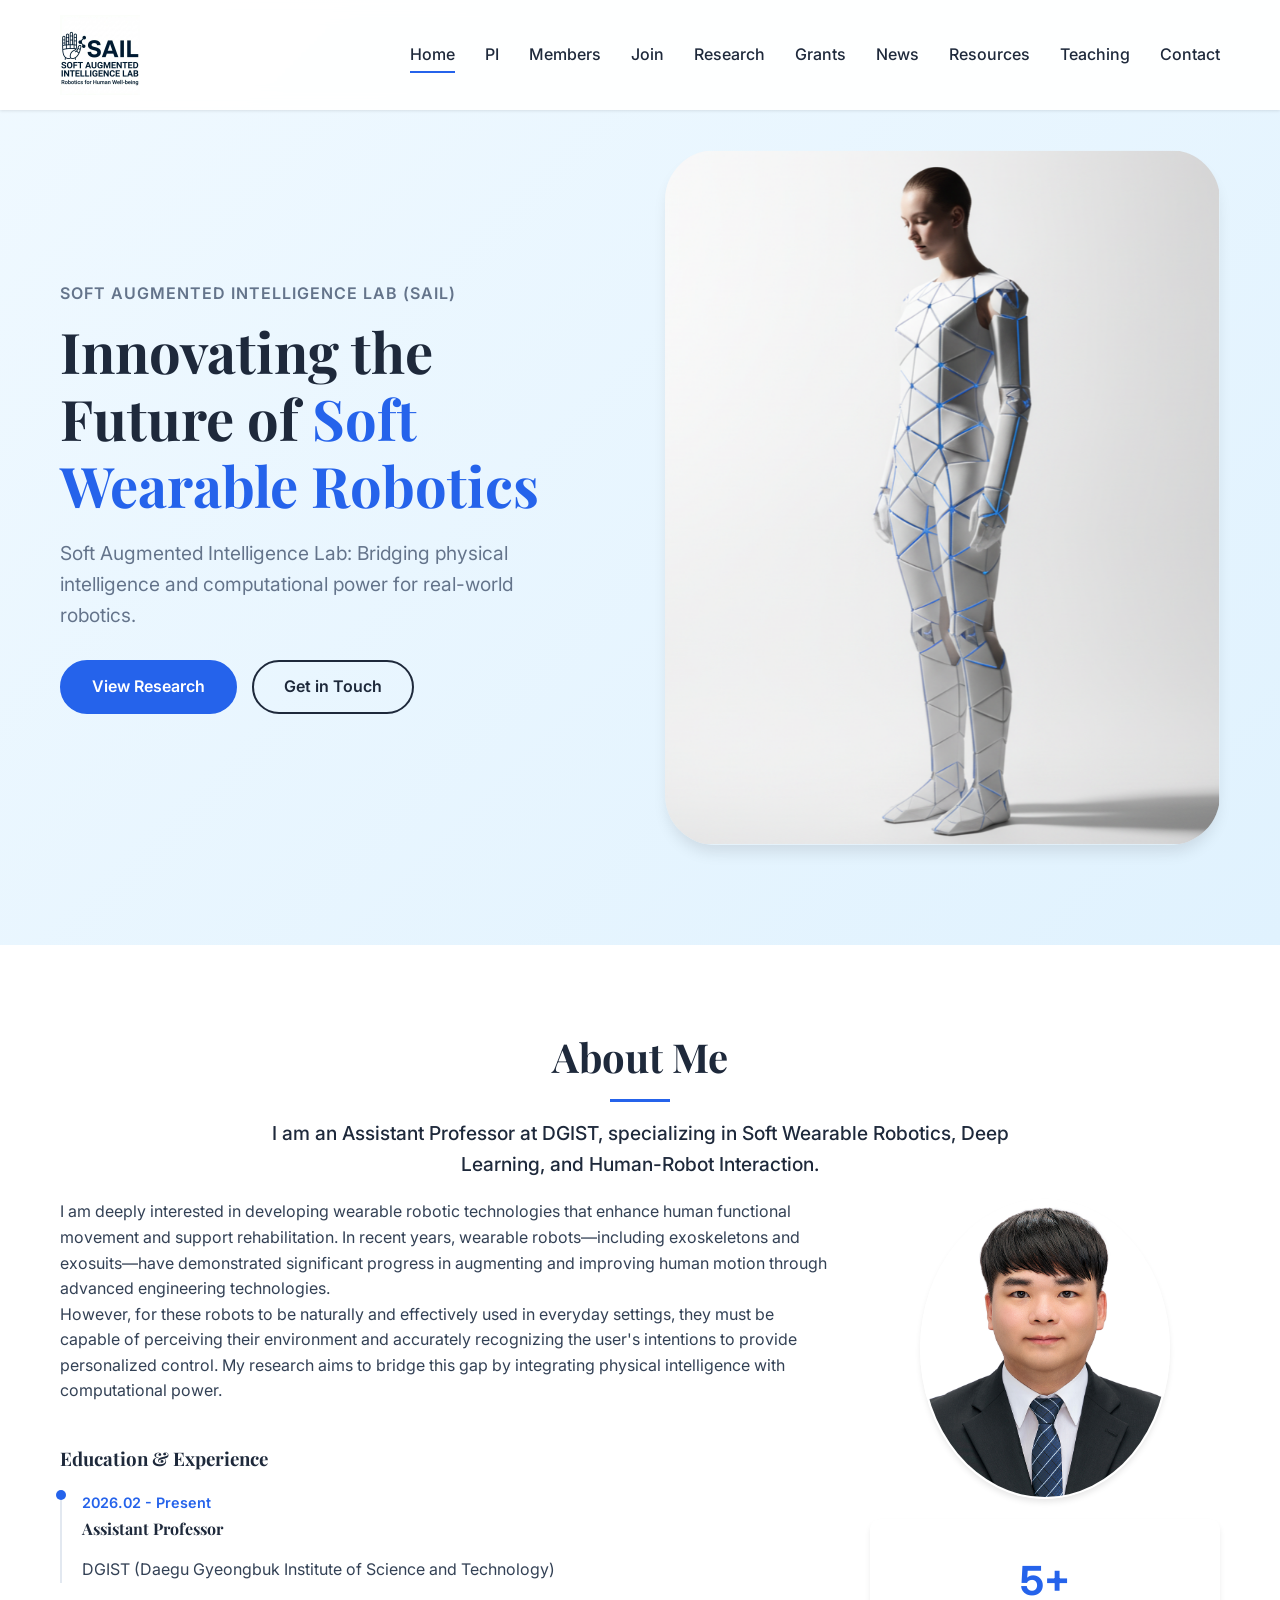
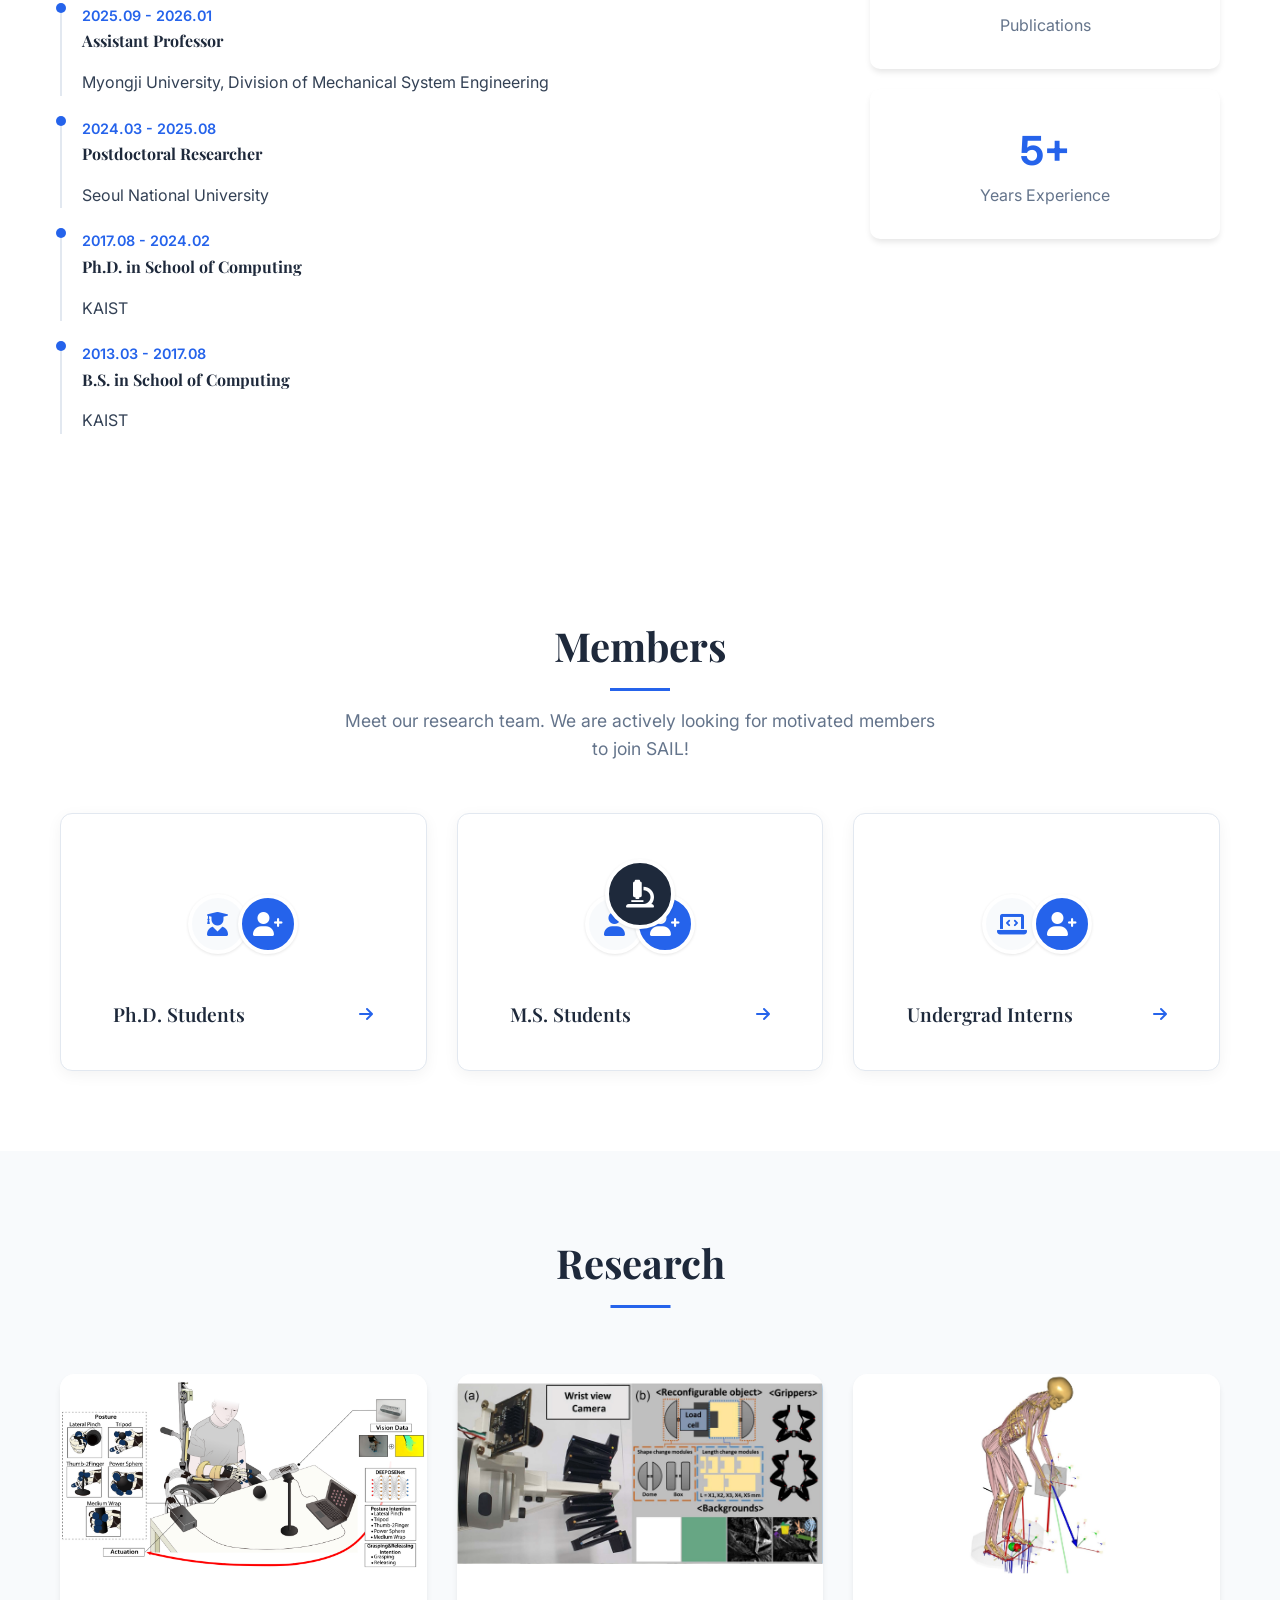
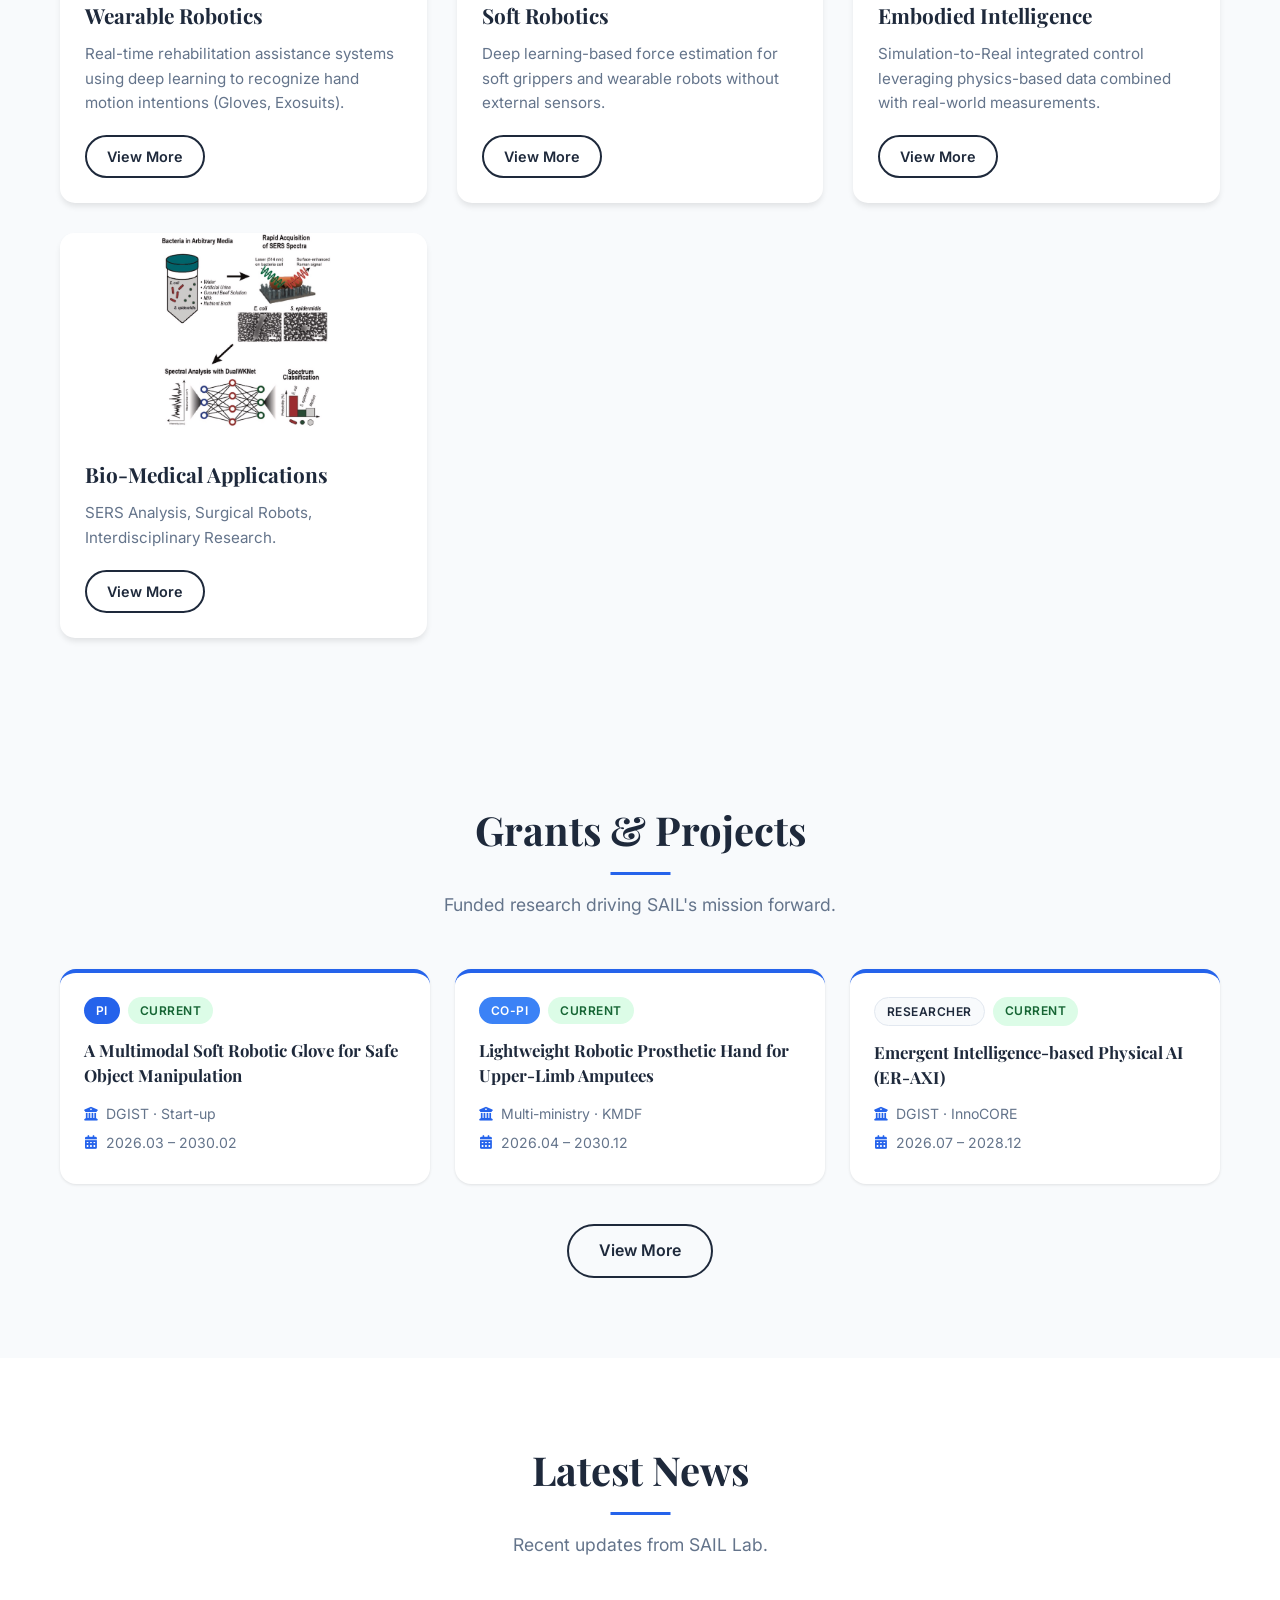
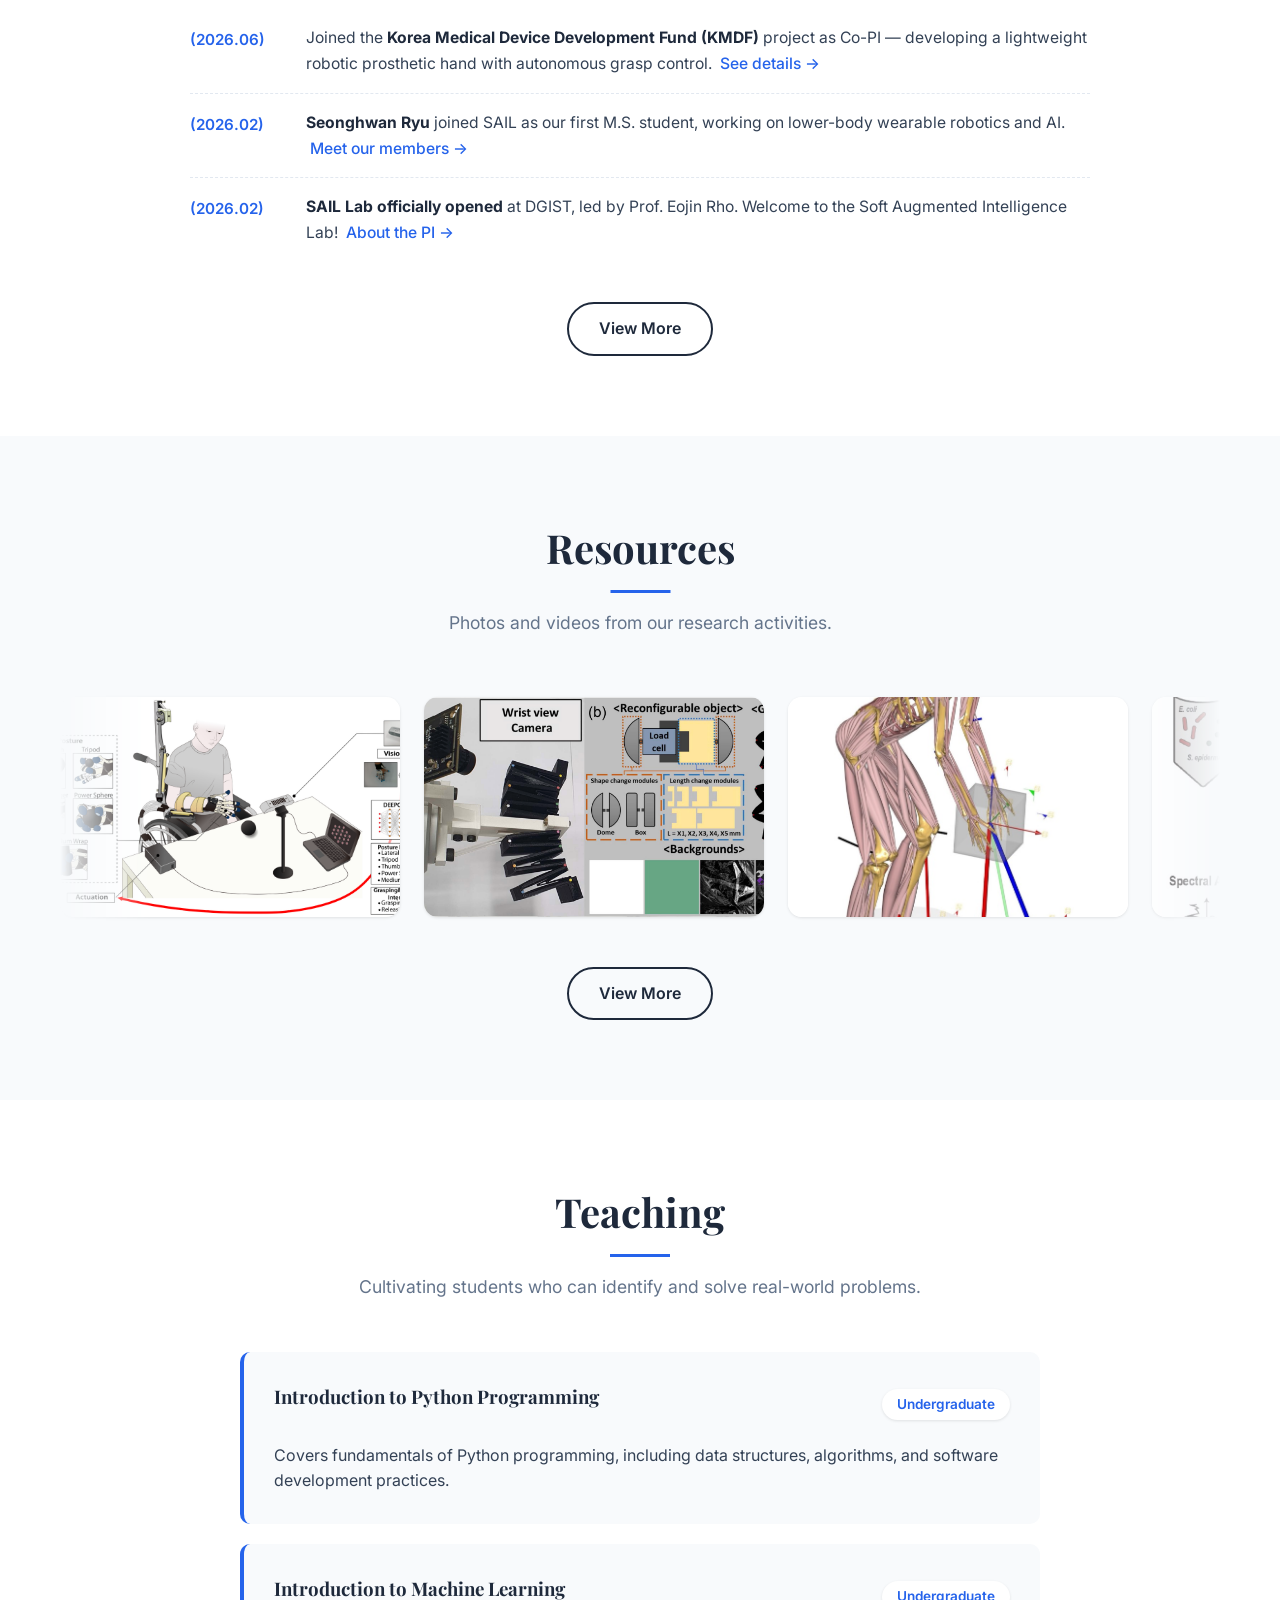
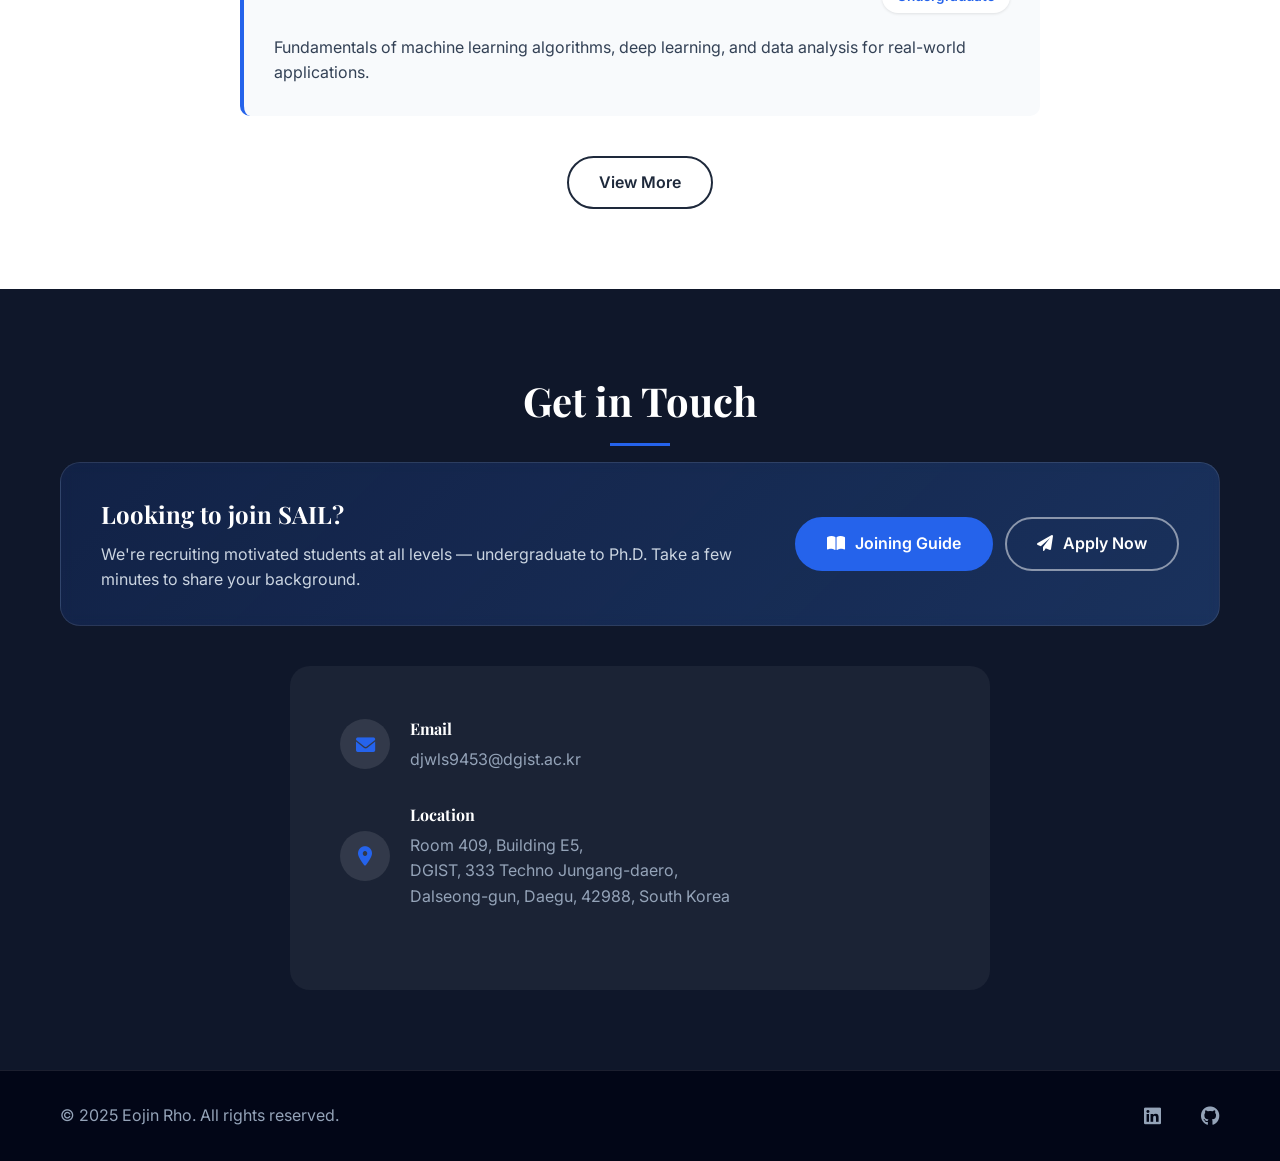
==== commit 3dbf486d: "Unify navigation to anchors + add Resources marquee and Join CTA Make every page's nav link to index" ====
--- a/index.html
+++ b/index.html
@@ -28,11 +28,11 @@
                 <a href="#home" class="nav-link active">Home</a>
                 <a href="#about" class="nav-link">PI</a>
                 <a href="#members" class="nav-link">Members</a>
-                <a href="joining.html" class="nav-link">Join</a>
+                <a href="#join" class="nav-link">Join</a>
                 <a href="#research" class="nav-link">Research</a>
-                <a href="grants.html" class="nav-link">Grants</a>
-                <a href="news.html" class="nav-link">News</a>
-                <a href="resources.html" class="nav-link">Resources</a>
+                <a href="#grants" class="nav-link">Grants</a>
+                <a href="#news" class="nav-link">News</a>
+                <a href="#resources" class="nav-link">Resources</a>
                 <a href="#teaching" class="nav-link">Teaching</a>
                 <a href="#contact" class="nav-link">Contact</a>
             </div>
@@ -331,6 +331,52 @@
             </div>
         </section>
 
+        <!-- Resources Section -->
+        <section id="resources" class="section bg-light">
+            <div class="container">
+                <h2 class="section-title">Resources</h2>
+                <p class="section-desc">Photos and videos from our research activities.</p>
+                <div class="resources-marquee">
+                    <div class="marquee-track">
+                        <a href="resources.html" class="marquee-item">
+                            <img src="assets/images/wearable_robotics2.png" alt="Wearable Robotics research">
+                        </a>
+                        <a href="resources.html" class="marquee-item">
+                            <img src="assets/images/soft_robotics2.png" alt="Soft Robotics research">
+                        </a>
+                        <a href="resources.html" class="marquee-item">
+                            <img src="assets/images/embodied_intelligence.jpg" alt="Embodied Intelligence research">
+                        </a>
+                        <a href="resources.html" class="marquee-item">
+                            <img src="assets/images/biomedical.jpg" alt="Bio-Medical research">
+                        </a>
+                        <a href="resources.html" class="marquee-item">
+                            <img src="assets/images/main.png" alt="Research overview">
+                        </a>
+                        <!-- Duplicate set for seamless loop -->
+                        <a href="resources.html" class="marquee-item" aria-hidden="true">
+                            <img src="assets/images/wearable_robotics2.png" alt="">
+                        </a>
+                        <a href="resources.html" class="marquee-item" aria-hidden="true">
+                            <img src="assets/images/soft_robotics2.png" alt="">
+                        </a>
+                        <a href="resources.html" class="marquee-item" aria-hidden="true">
+                            <img src="assets/images/embodied_intelligence.jpg" alt="">
+                        </a>
+                        <a href="resources.html" class="marquee-item" aria-hidden="true">
+                            <img src="assets/images/biomedical.jpg" alt="">
+                        </a>
+                        <a href="resources.html" class="marquee-item" aria-hidden="true">
+                            <img src="assets/images/main.png" alt="">
+                        </a>
+                    </div>
+                </div>
+                <div class="view-more-container" style="text-align: center; margin-top: 40px;">
+                    <a href="resources.html" class="btn secondary">View More</a>
+                </div>
+            </div>
+        </section>
+
         <!-- Teaching Section -->
         <section id="teaching" class="section">
             <div class="container">
@@ -360,10 +406,29 @@
             </div>
         </section>
 
-        <!-- Contact Section -->
+        <!-- Contact Section (with embedded Join CTA) -->
         <section id="contact" class="section bg-dark">
             <div class="container">
                 <h2 class="section-title text-light">Get in Touch</h2>
+
+                <!-- Join CTA banner -->
+                <div id="join" class="join-cta-banner">
+                    <div class="join-cta-text">
+                        <h3>Looking to join SAIL?</h3>
+                        <p>We're recruiting motivated students at all levels &mdash; undergraduate to Ph.D.
+                            Take a few minutes to share your background.</p>
+                    </div>
+                    <div class="join-cta-actions">
+                        <a href="joining.html" class="btn primary">
+                            <i class="fas fa-book-open"></i> Joining Guide
+                        </a>
+                        <a href="https://forms.gle/W6DY2hWXRMhcrnkq7" target="_blank" rel="noopener noreferrer" class="btn secondary on-dark">
+                            <i class="fas fa-paper-plane"></i> Apply Now
+                        </a>
+                    </div>
+                </div>
+
+                <!-- Contact info -->
                 <div class="contact-wrapper">
                     <div class="contact-info">
                         <div class="info-item">
@@ -381,14 +446,6 @@
                                     42988, South Korea</p>
                             </div>
                         </div>
-
-                        <div class="info-item">
-                            <i class="fas fa-user-plus"></i>
-                            <div>
-                                <h4>Application</h4>
-                                <p><a href="https://forms.gle/W6DY2hWXRMhcrnkq7" target="_blank" style="text-decoration: underline; color: inherit;">Apply to SAIL</a></p>
-                            </div>
-                        </div>
                     </div>
                 </div>
             </div>
--- a/styles.css
+++ b/styles.css
@@ -1004,6 +1004,122 @@
     margin: 0 auto;
 }
 
+/* ===== Resources Marquee (Homepage) ===== */
+.resources-marquee {
+    overflow: hidden;
+    position: relative;
+    margin-top: 30px;
+    padding: 10px 0;
+    -webkit-mask-image: linear-gradient(90deg, transparent 0, #000 8%, #000 92%, transparent 100%);
+    mask-image: linear-gradient(90deg, transparent 0, #000 8%, #000 92%, transparent 100%);
+}
+
+.marquee-track {
+    display: flex;
+    gap: 24px;
+    width: max-content;
+    animation: marquee-scroll 40s linear infinite;
+}
+
+.resources-marquee:hover .marquee-track {
+    animation-play-state: paused;
+}
+
+.marquee-item {
+    flex-shrink: 0;
+    width: 340px;
+    height: 220px;
+    border-radius: 14px;
+    overflow: hidden;
+    box-shadow: var(--shadow-sm);
+    background: var(--white);
+    display: block;
+    transition: transform 0.3s ease, box-shadow 0.3s ease;
+}
+
+.marquee-item:hover {
+    transform: translateY(-4px) scale(1.02);
+    box-shadow: var(--shadow-md);
+}
+
+.marquee-item img {
+    width: 100%;
+    height: 100%;
+    object-fit: cover;
+    display: block;
+}
+
+@keyframes marquee-scroll {
+    0% { transform: translateX(0); }
+    100% { transform: translateX(calc(-50% - 12px)); }
+}
+
+/* ===== Join CTA inside Contact section ===== */
+.join-cta-banner {
+    background: linear-gradient(135deg, rgba(37, 99, 235, 0.15) 0%, rgba(59, 130, 246, 0.25) 100%);
+    border: 1px solid rgba(255, 255, 255, 0.1);
+    border-radius: 20px;
+    padding: 32px 40px;
+    margin-bottom: 40px;
+    display: grid;
+    grid-template-columns: 1fr auto;
+    gap: 28px;
+    align-items: center;
+    backdrop-filter: blur(6px);
+}
+
+.join-cta-text h3 {
+    color: var(--white);
+    font-size: 1.5rem;
+    margin-bottom: 8px;
+}
+
+.join-cta-text p {
+    color: #cbd5e1;
+    font-size: 1rem;
+    line-height: 1.6;
+    margin: 0;
+}
+
+.join-cta-actions {
+    display: flex;
+    gap: 12px;
+    flex-shrink: 0;
+}
+
+.join-cta-actions .btn i {
+    margin-right: 6px;
+}
+
+.btn.secondary.on-dark {
+    color: var(--white);
+    border-color: rgba(255, 255, 255, 0.5);
+}
+
+.btn.secondary.on-dark:hover {
+    background-color: var(--white);
+    color: var(--secondary-color);
+    border-color: var(--white);
+}
+
+@media (max-width: 768px) {
+    .marquee-item {
+        width: 260px;
+        height: 170px;
+    }
+
+    .join-cta-banner {
+        grid-template-columns: 1fr;
+        text-align: center;
+        padding: 28px 24px;
+    }
+
+    .join-cta-actions {
+        justify-content: center;
+        flex-wrap: wrap;
+    }
+}
+
 .news-year {
     margin-bottom: 60px;
 }
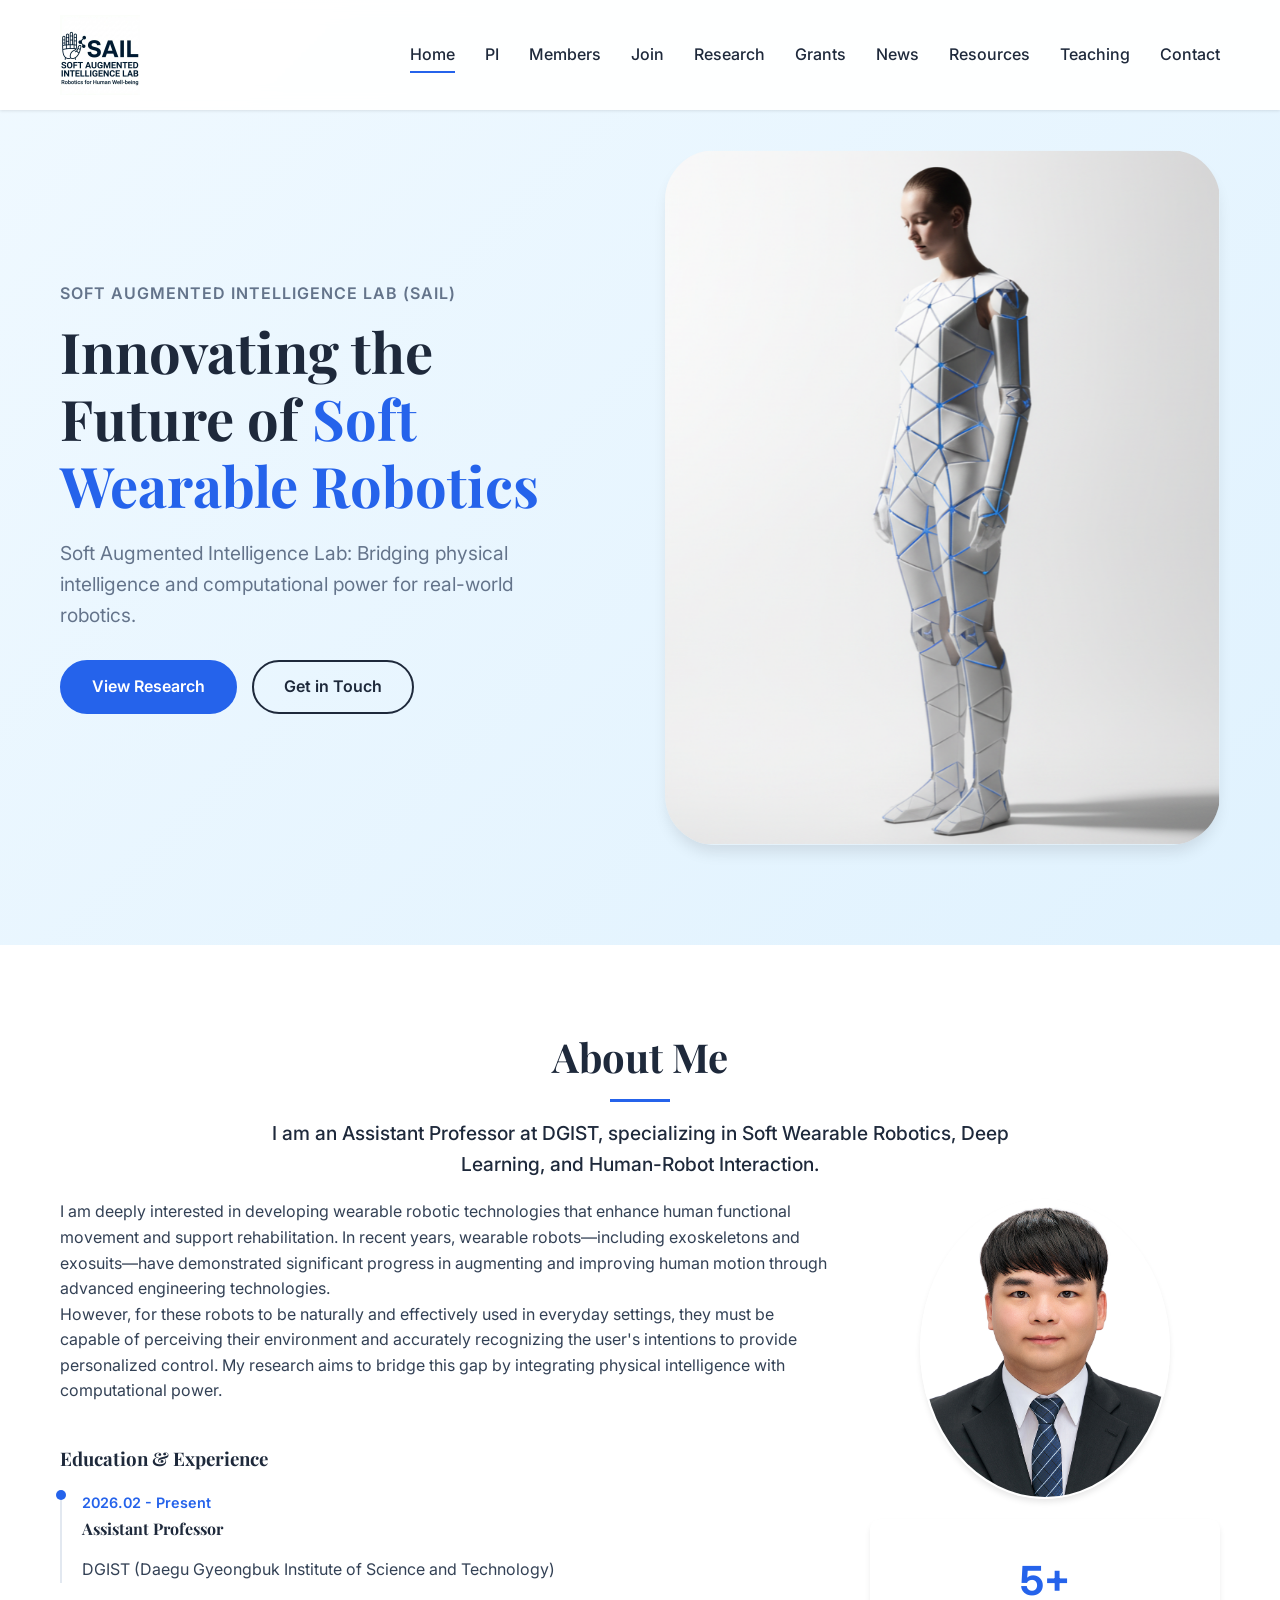
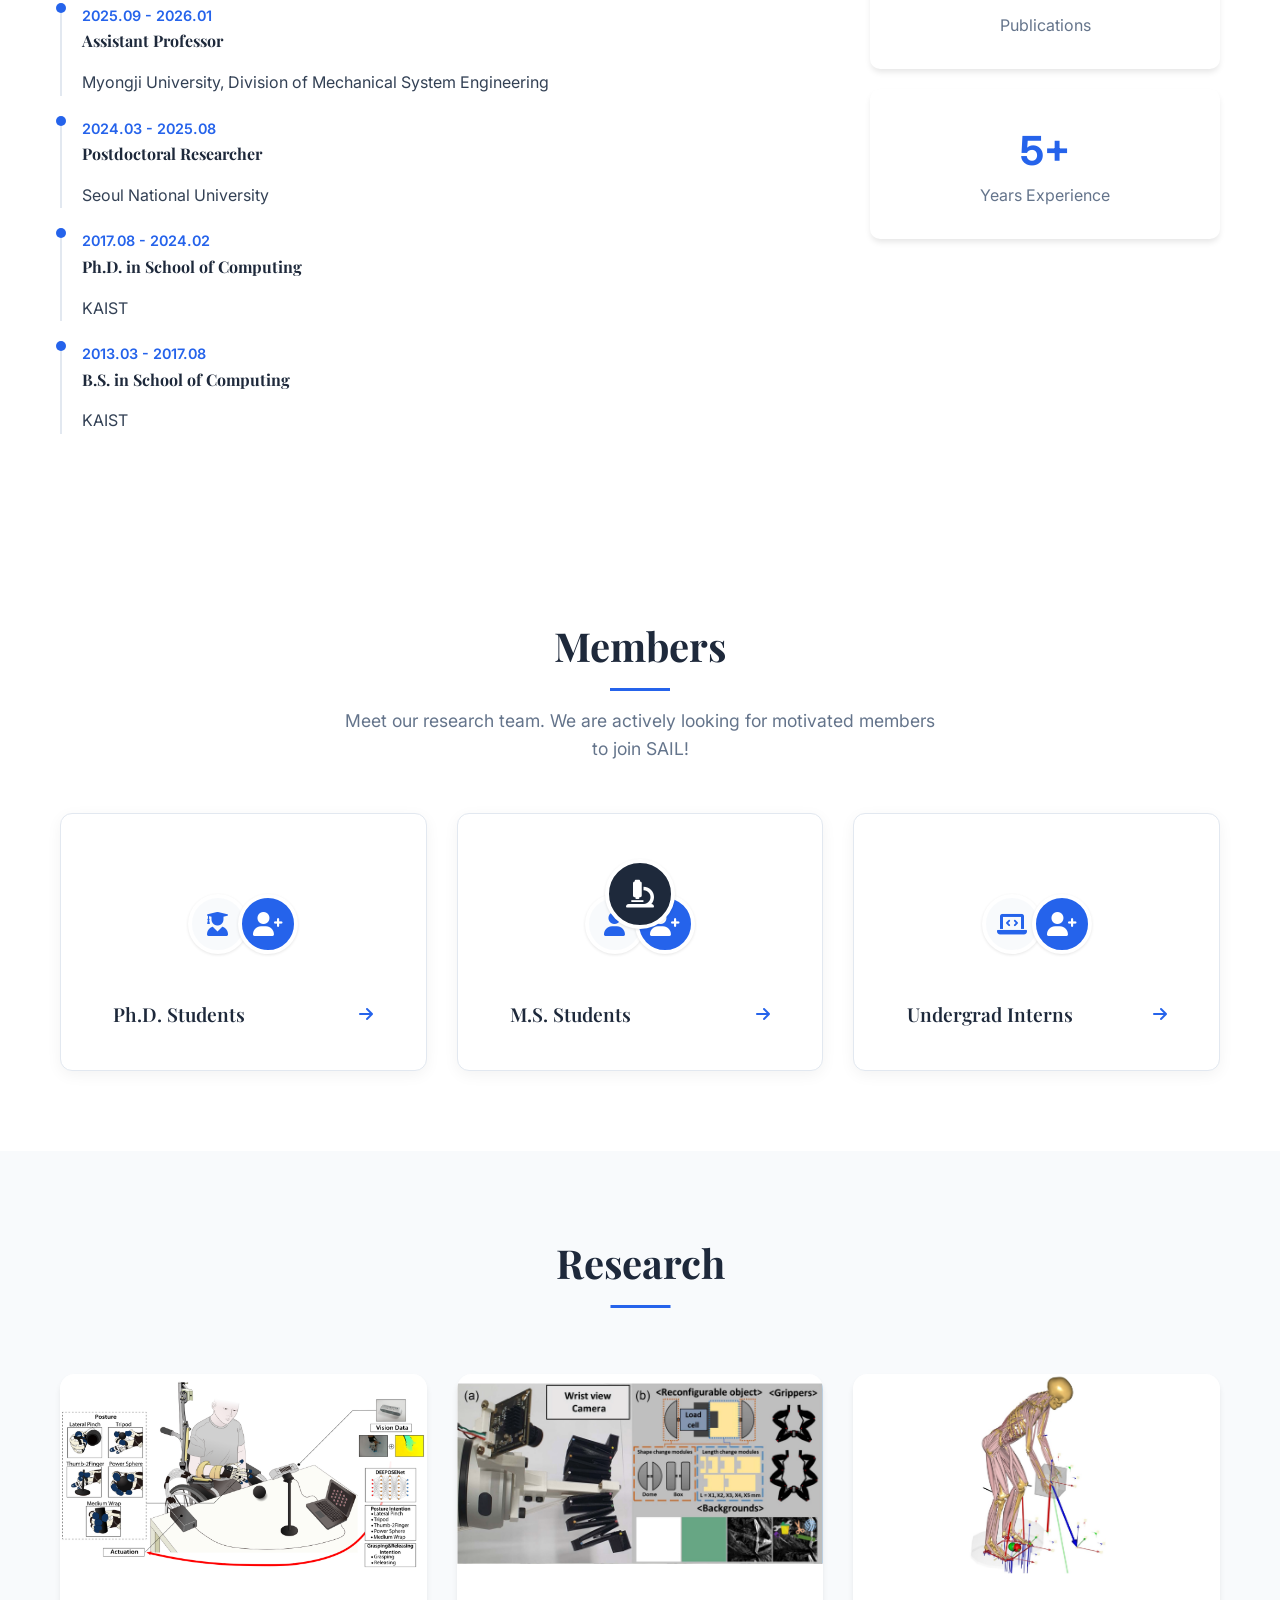
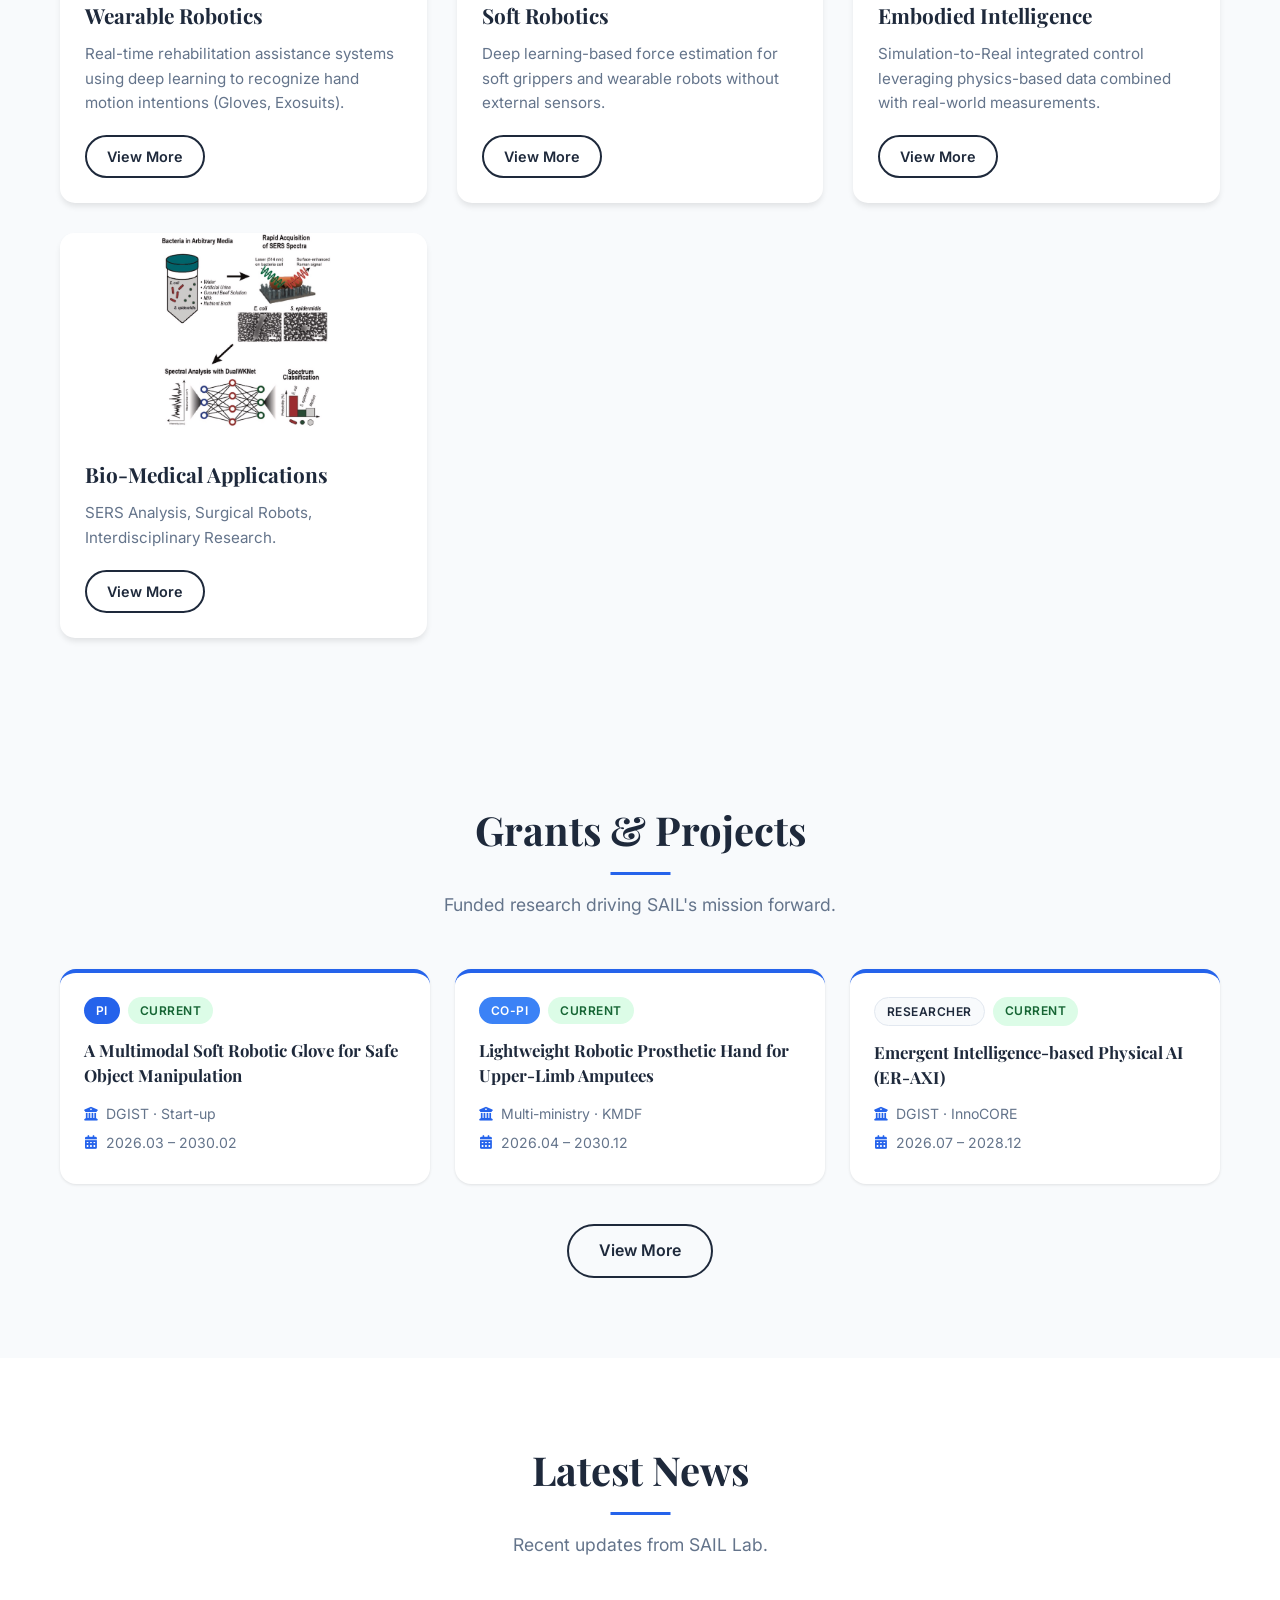
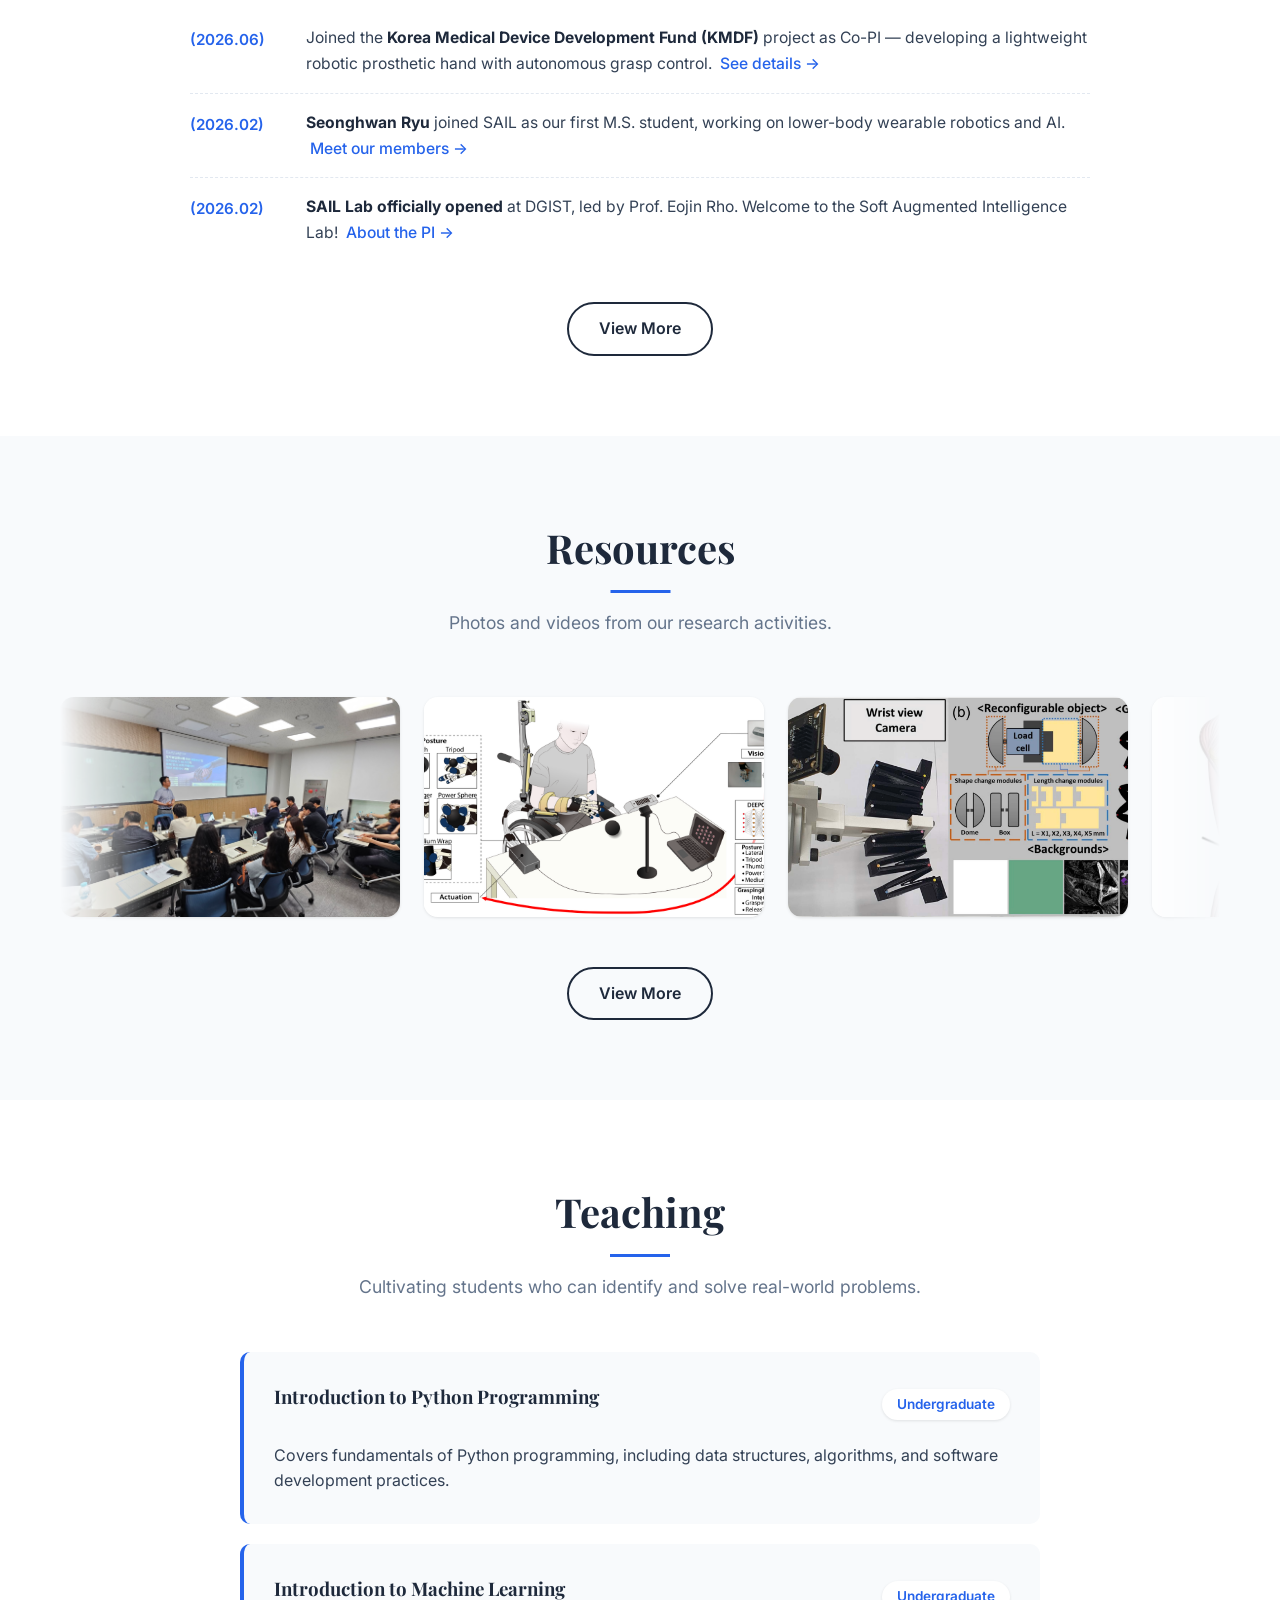
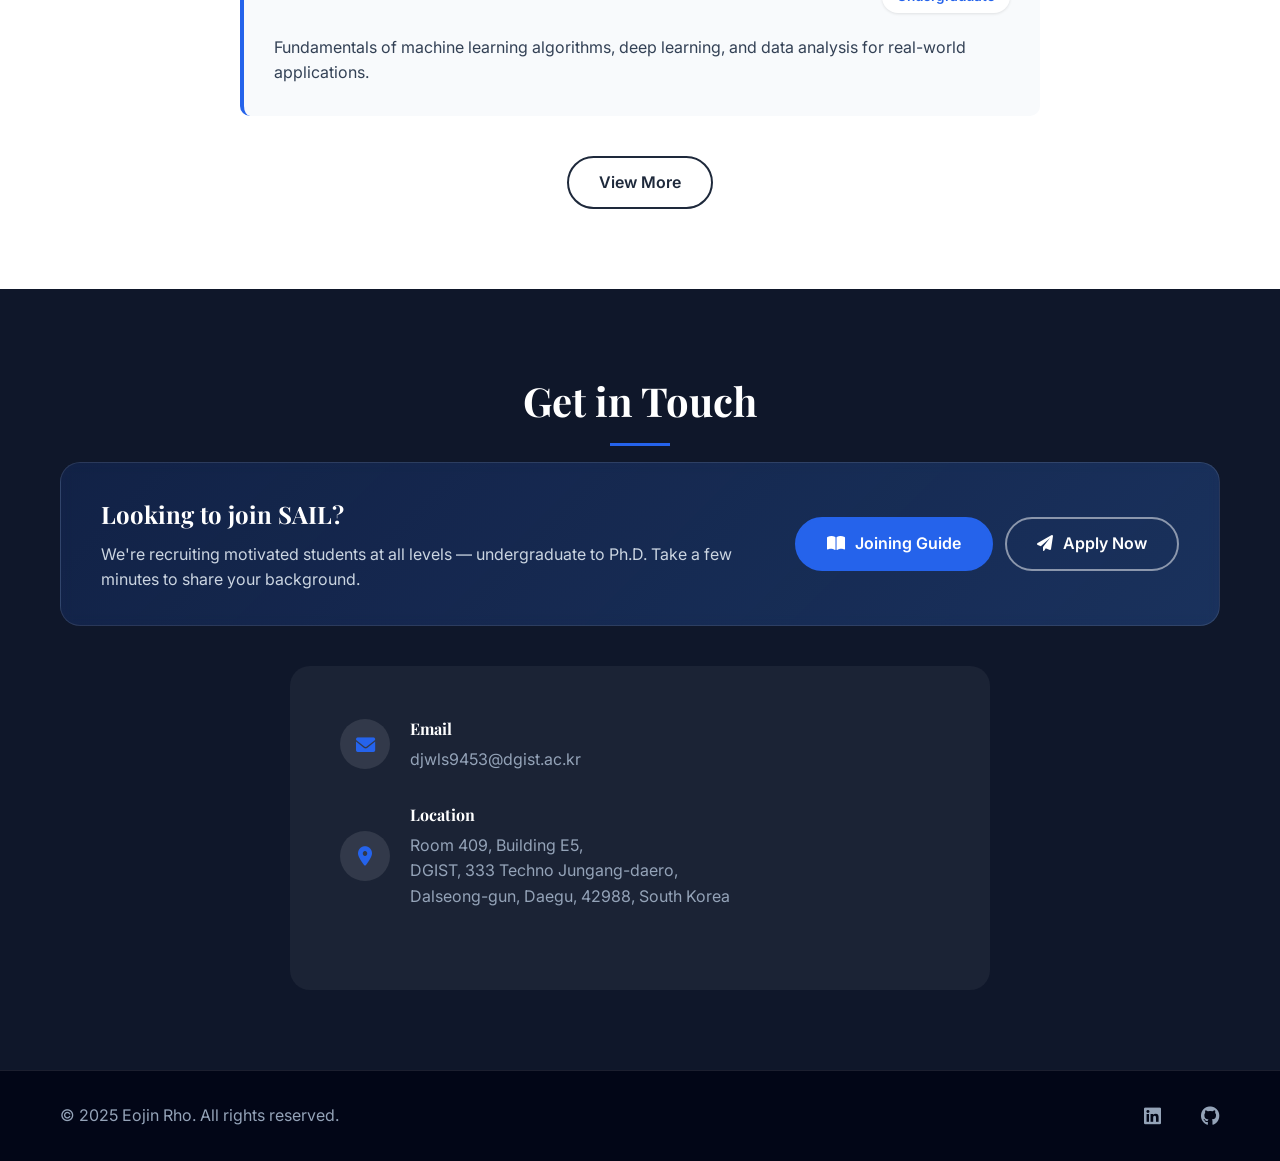
==== commit 70999a25: "Add Prosthetics Kickoff photo to Resources marquee and gallery Real research photo from the KMDF pro" ====
--- a/index.html
+++ b/index.html
@@ -339,6 +339,9 @@
                 <div class="resources-marquee">
                     <div class="marquee-track">
                         <a href="resources.html" class="marquee-item">
+                            <img src="assets/images/resources_prothericskickoff.JPG" alt="KMDF Prosthetics project kickoff">
+                        </a>
+                        <a href="resources.html" class="marquee-item">
                             <img src="assets/images/wearable_robotics2.png" alt="Wearable Robotics research">
                         </a>
                         <a href="resources.html" class="marquee-item">
@@ -354,6 +357,9 @@
                             <img src="assets/images/main.png" alt="Research overview">
                         </a>
                         <!-- Duplicate set for seamless loop -->
+                        <a href="resources.html" class="marquee-item" aria-hidden="true">
+                            <img src="assets/images/resources_prothericskickoff.JPG" alt="">
+                        </a>
                         <a href="resources.html" class="marquee-item" aria-hidden="true">
                             <img src="assets/images/wearable_robotics2.png" alt="">
                         </a>
--- a/styles.css
+++ b/styles.css
@@ -1238,6 +1238,50 @@
     font-style: italic;
 }
 
+/* Photo gallery (Resources page) */
+.photo-gallery {
+    display: grid;
+    grid-template-columns: repeat(auto-fill, minmax(320px, 1fr));
+    gap: 24px;
+    margin-top: 20px;
+}
+
+.photo-card {
+    background: var(--white);
+    border-radius: 14px;
+    overflow: hidden;
+    box-shadow: var(--shadow-sm);
+    margin: 0;
+    transition: var(--transition);
+}
+
+.photo-card:hover {
+    box-shadow: var(--shadow-md);
+    transform: translateY(-3px);
+}
+
+.photo-card img {
+    width: 100%;
+    height: 240px;
+    object-fit: cover;
+    display: block;
+}
+
+.photo-card figcaption {
+    padding: 18px 20px;
+}
+
+.photo-card figcaption h4 {
+    font-size: 1.05rem;
+    color: var(--secondary-color);
+    margin-bottom: 4px;
+}
+
+.photo-date {
+    color: var(--light-text);
+    font-size: 0.88rem;
+}
+
 @media (max-width: 768px) {
     .news-item {
         flex-direction: column;
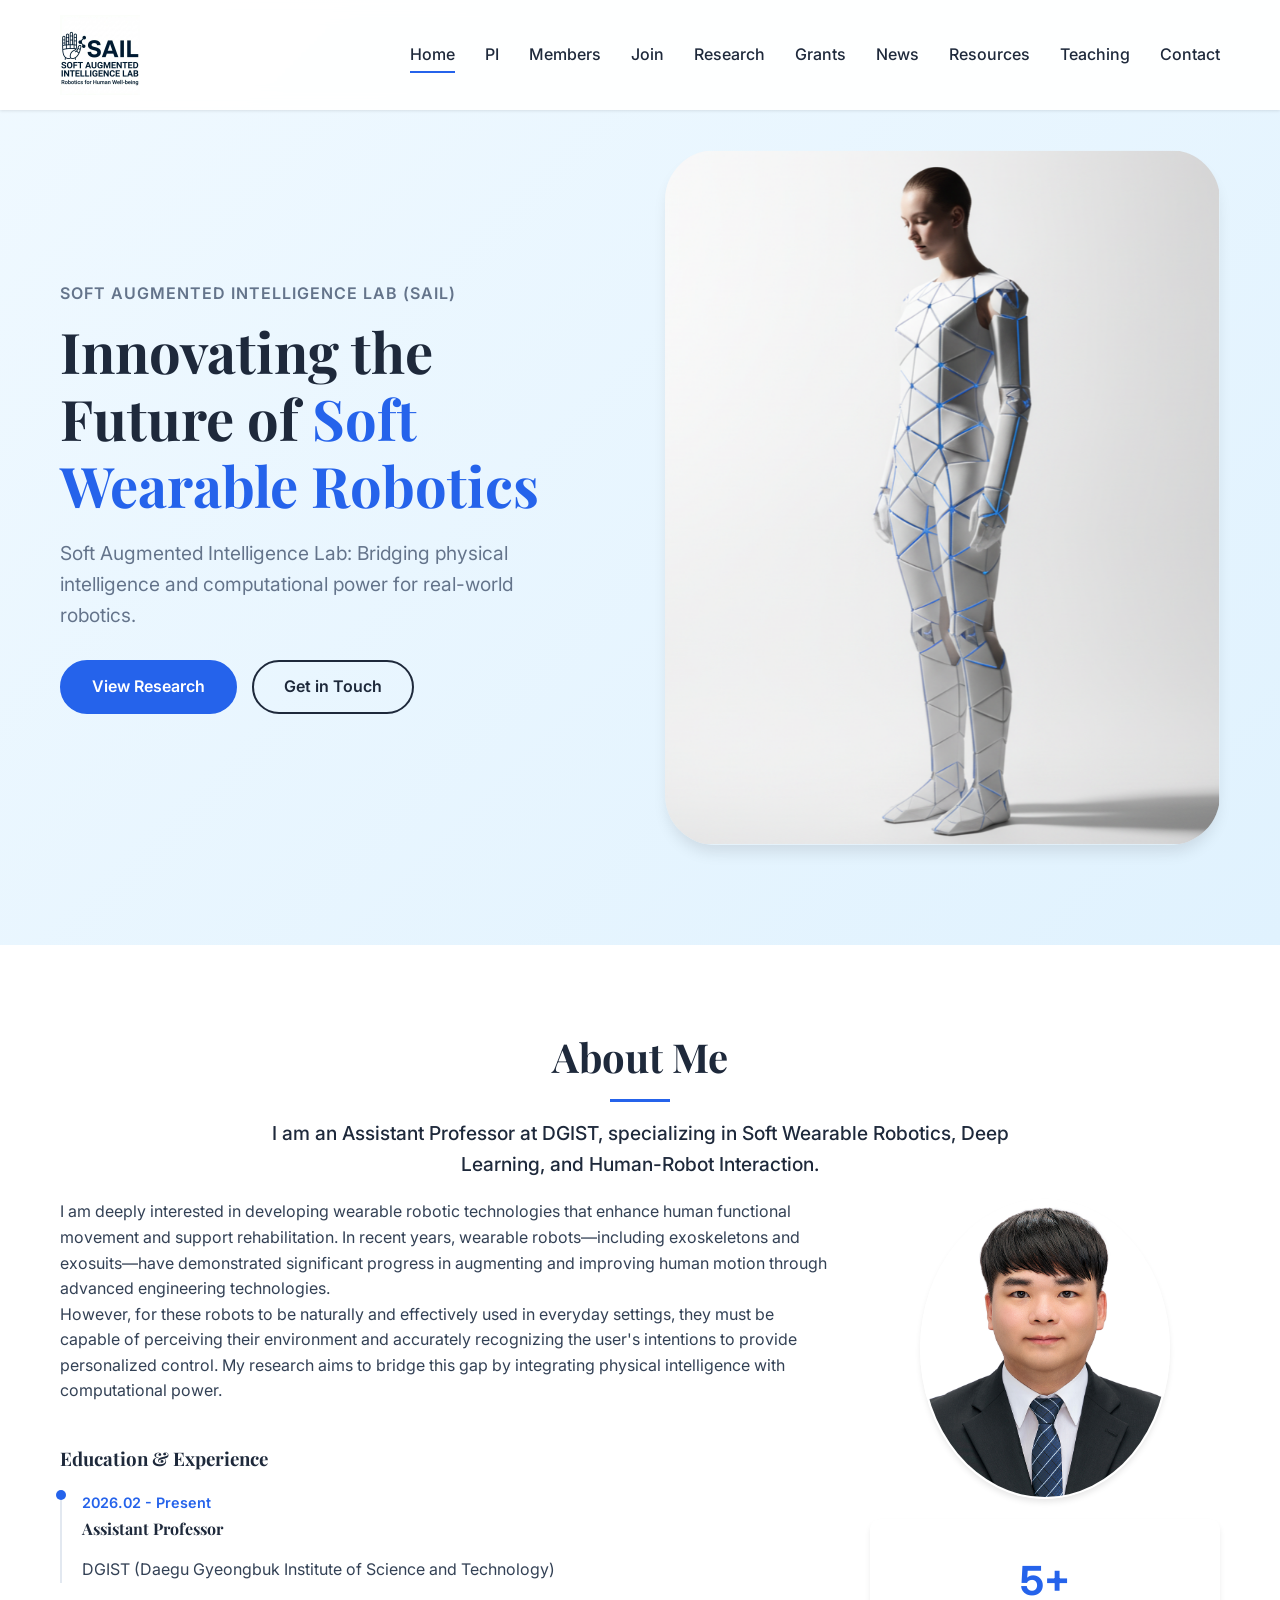
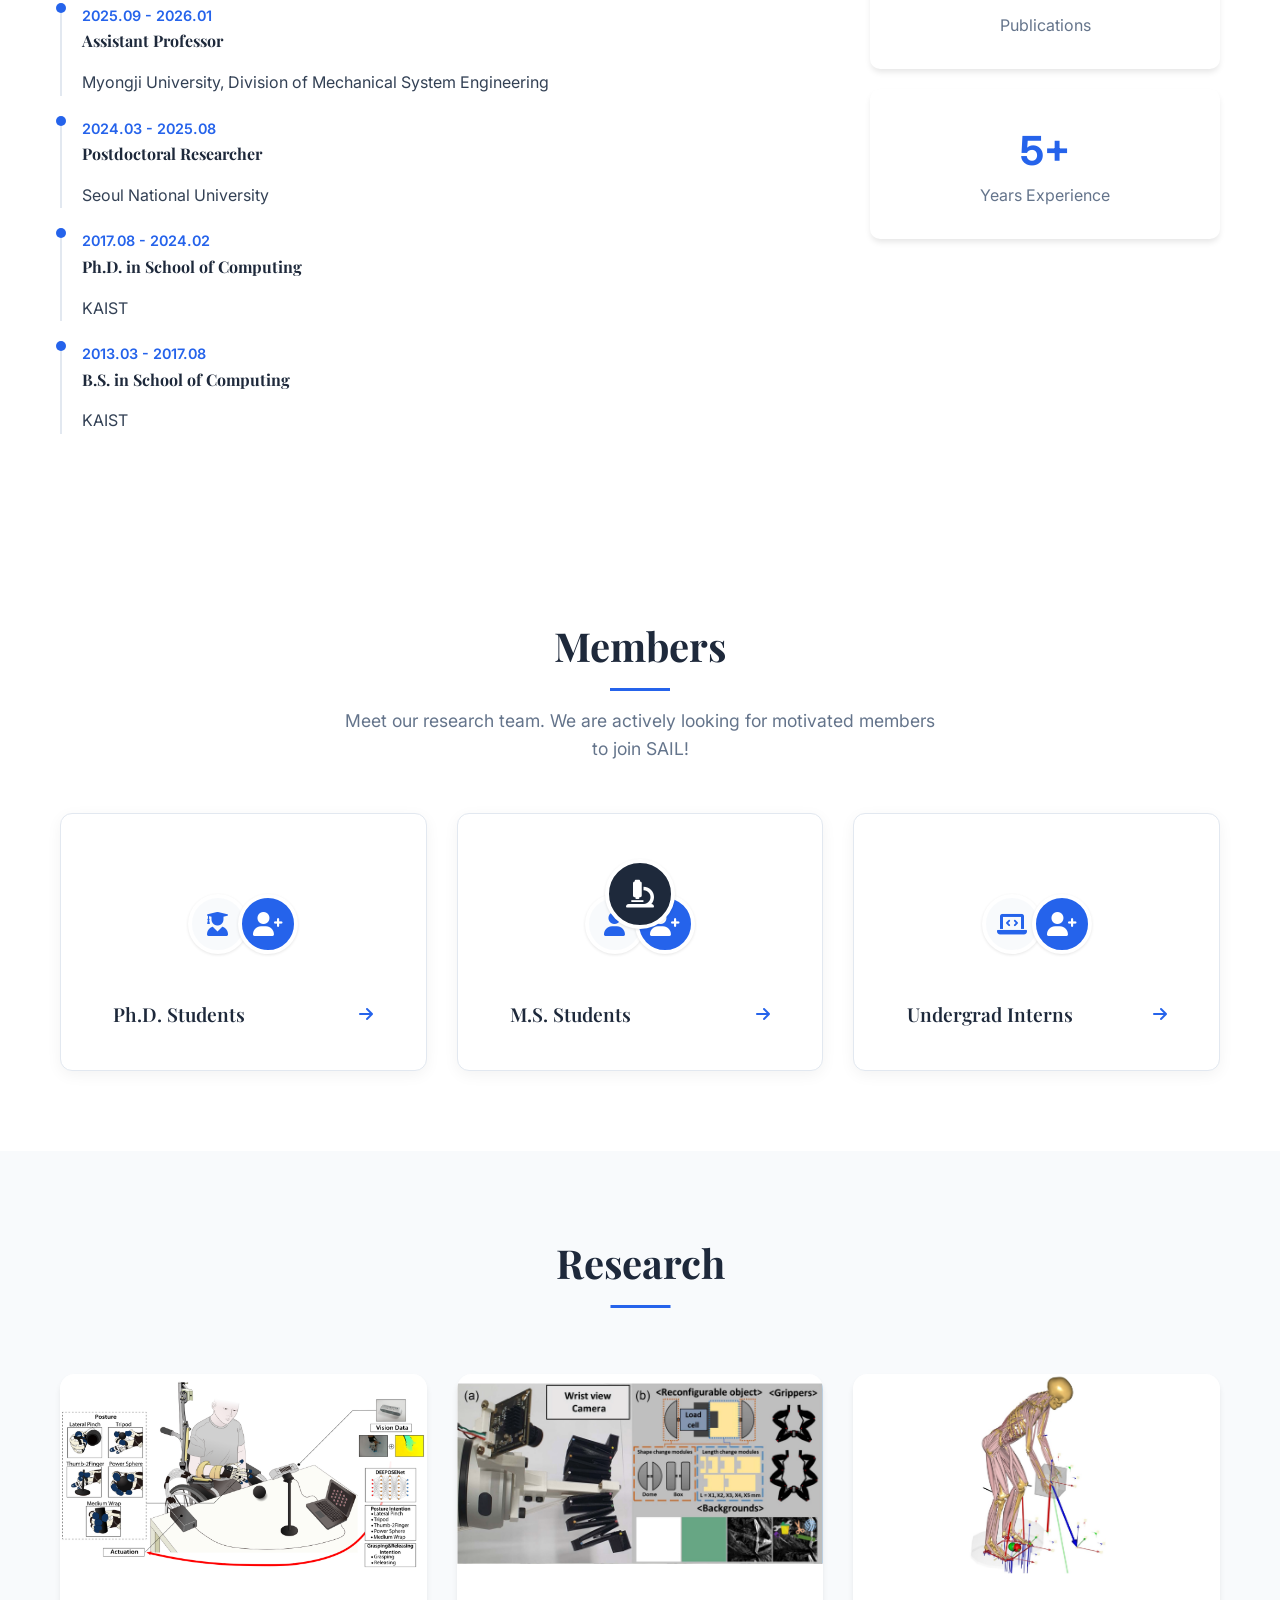
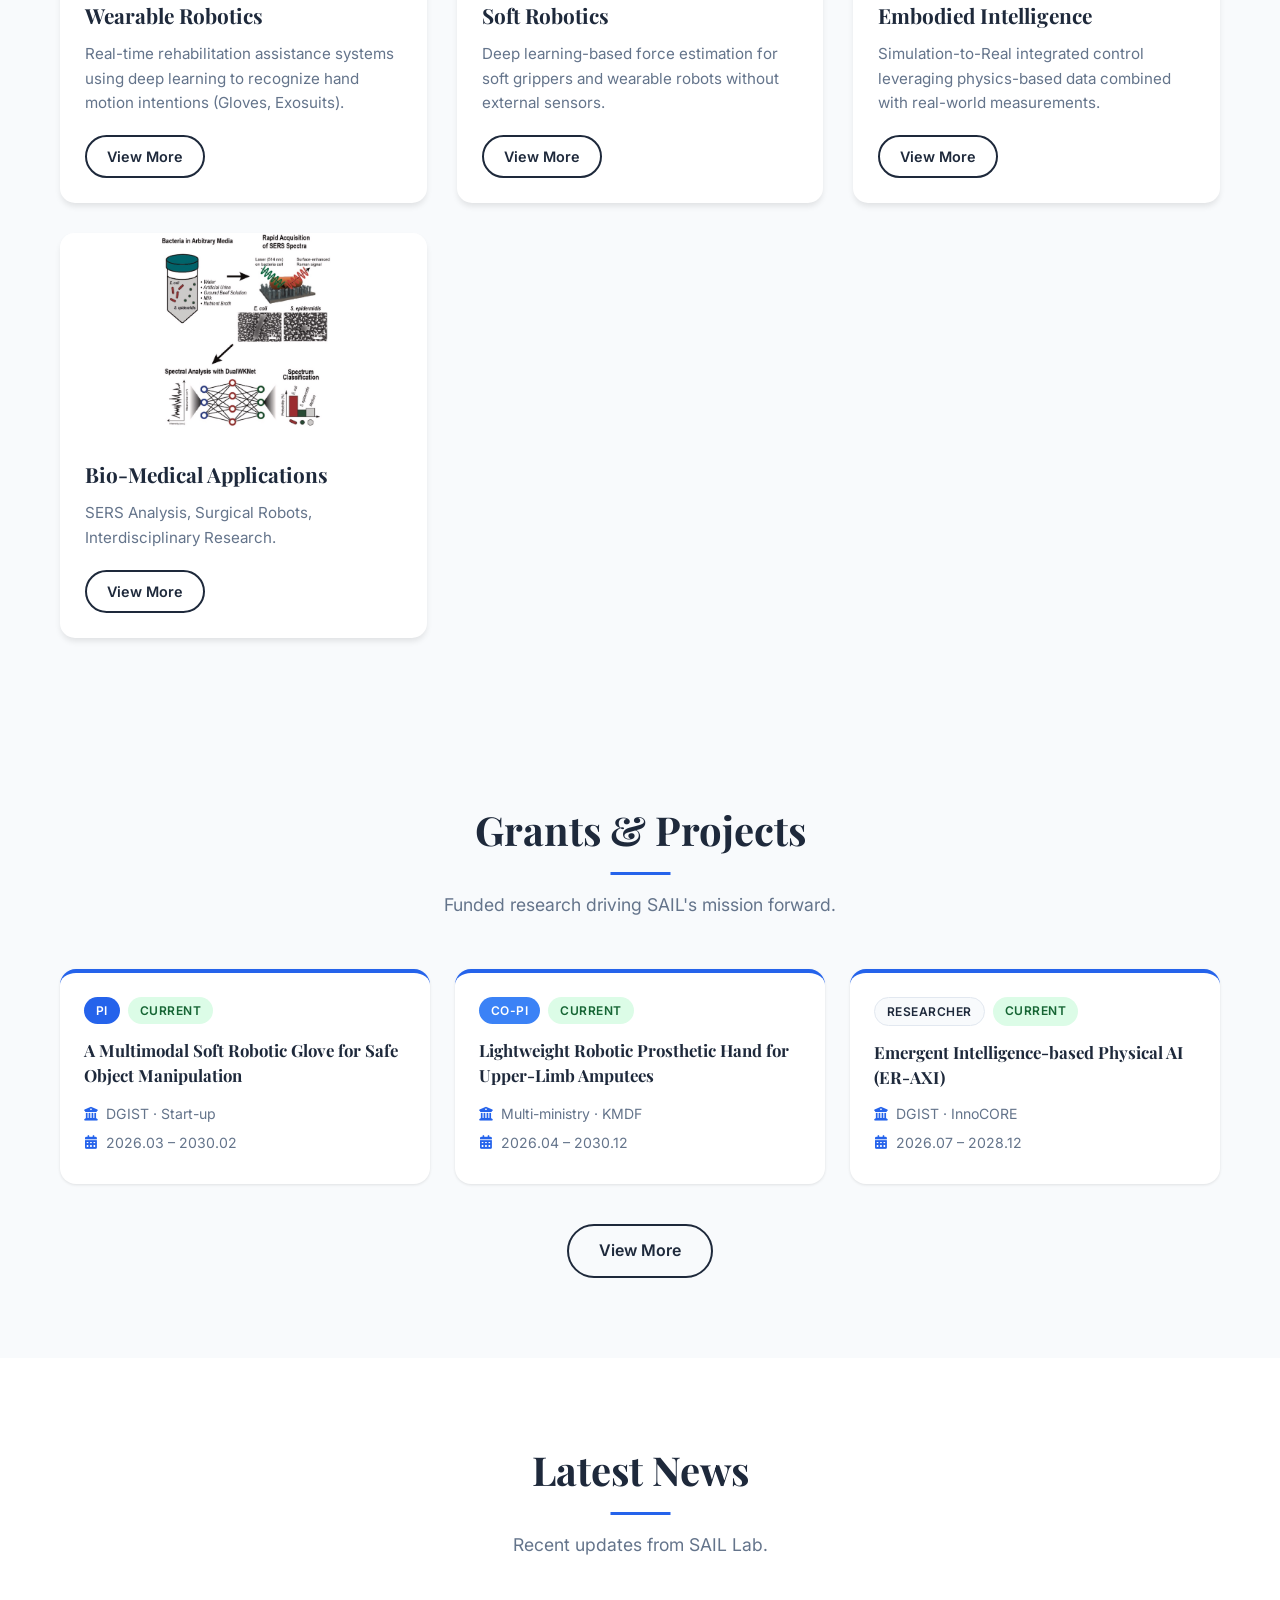
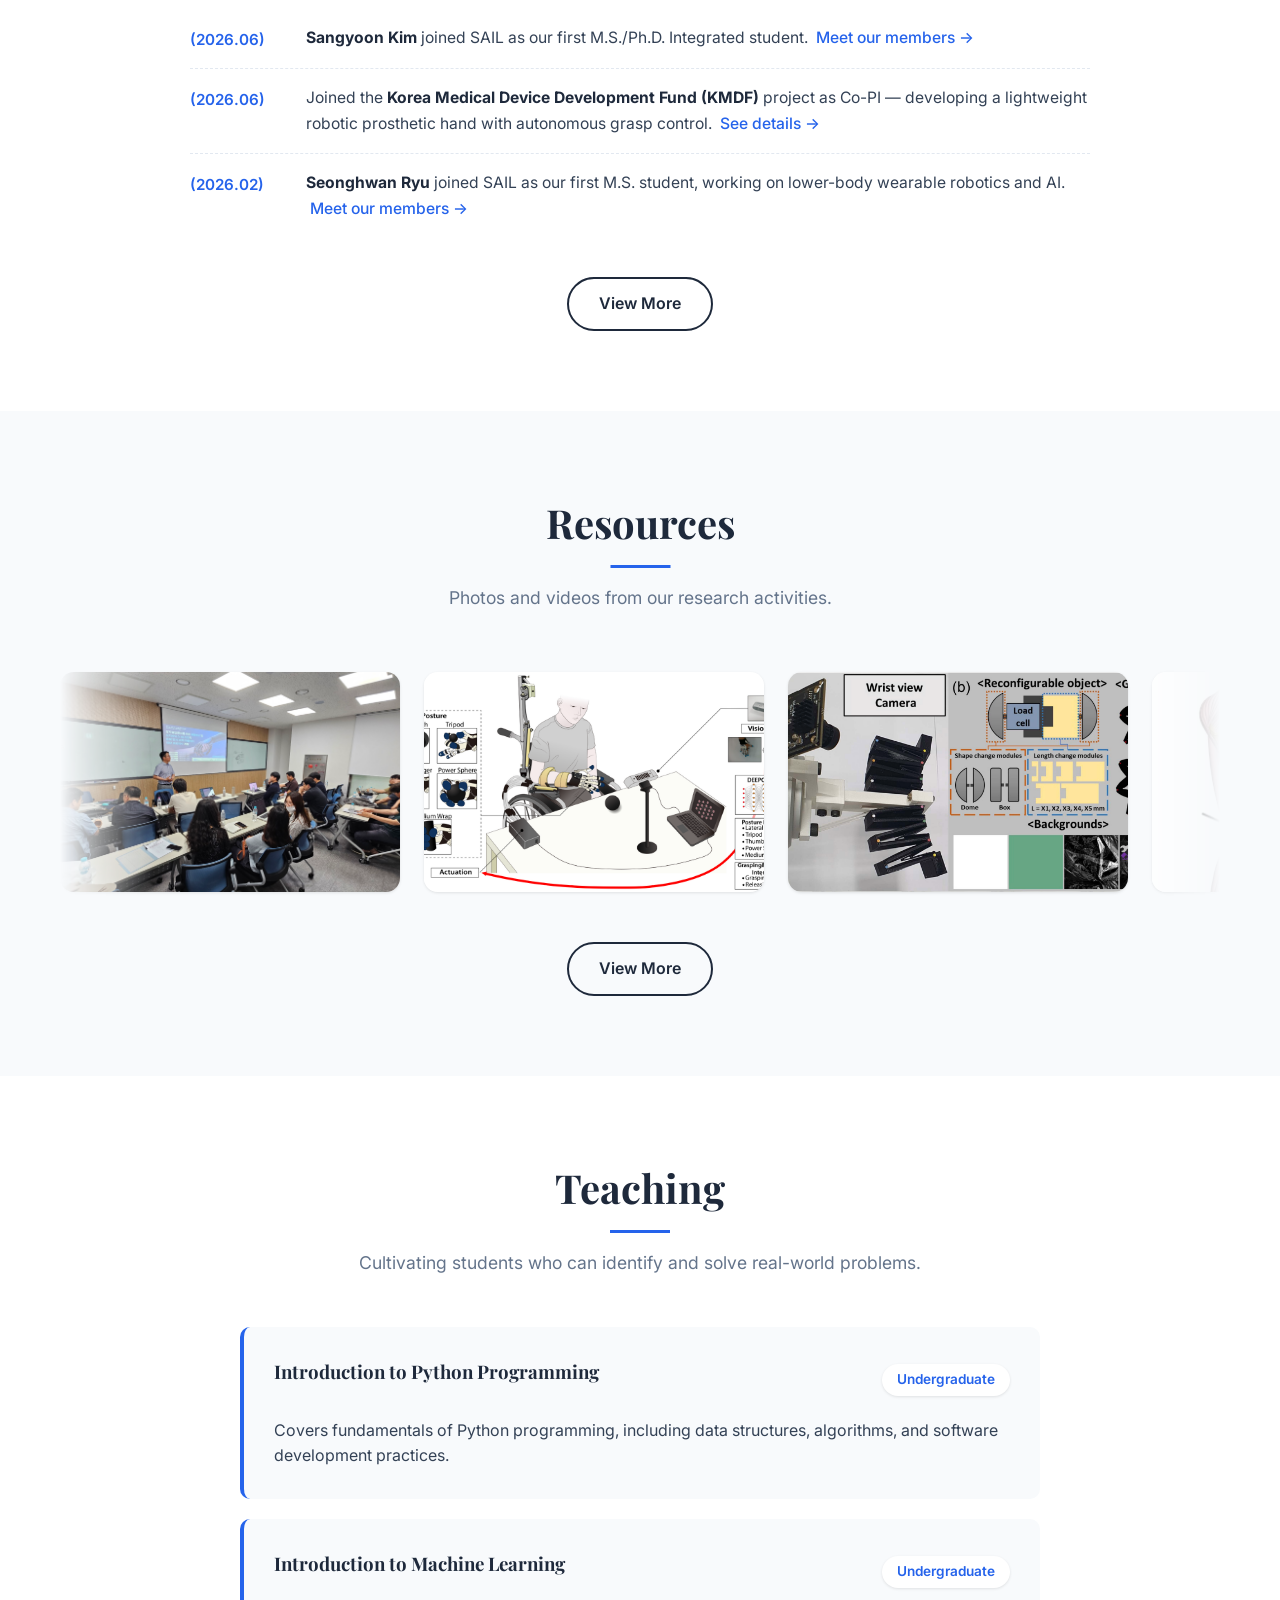
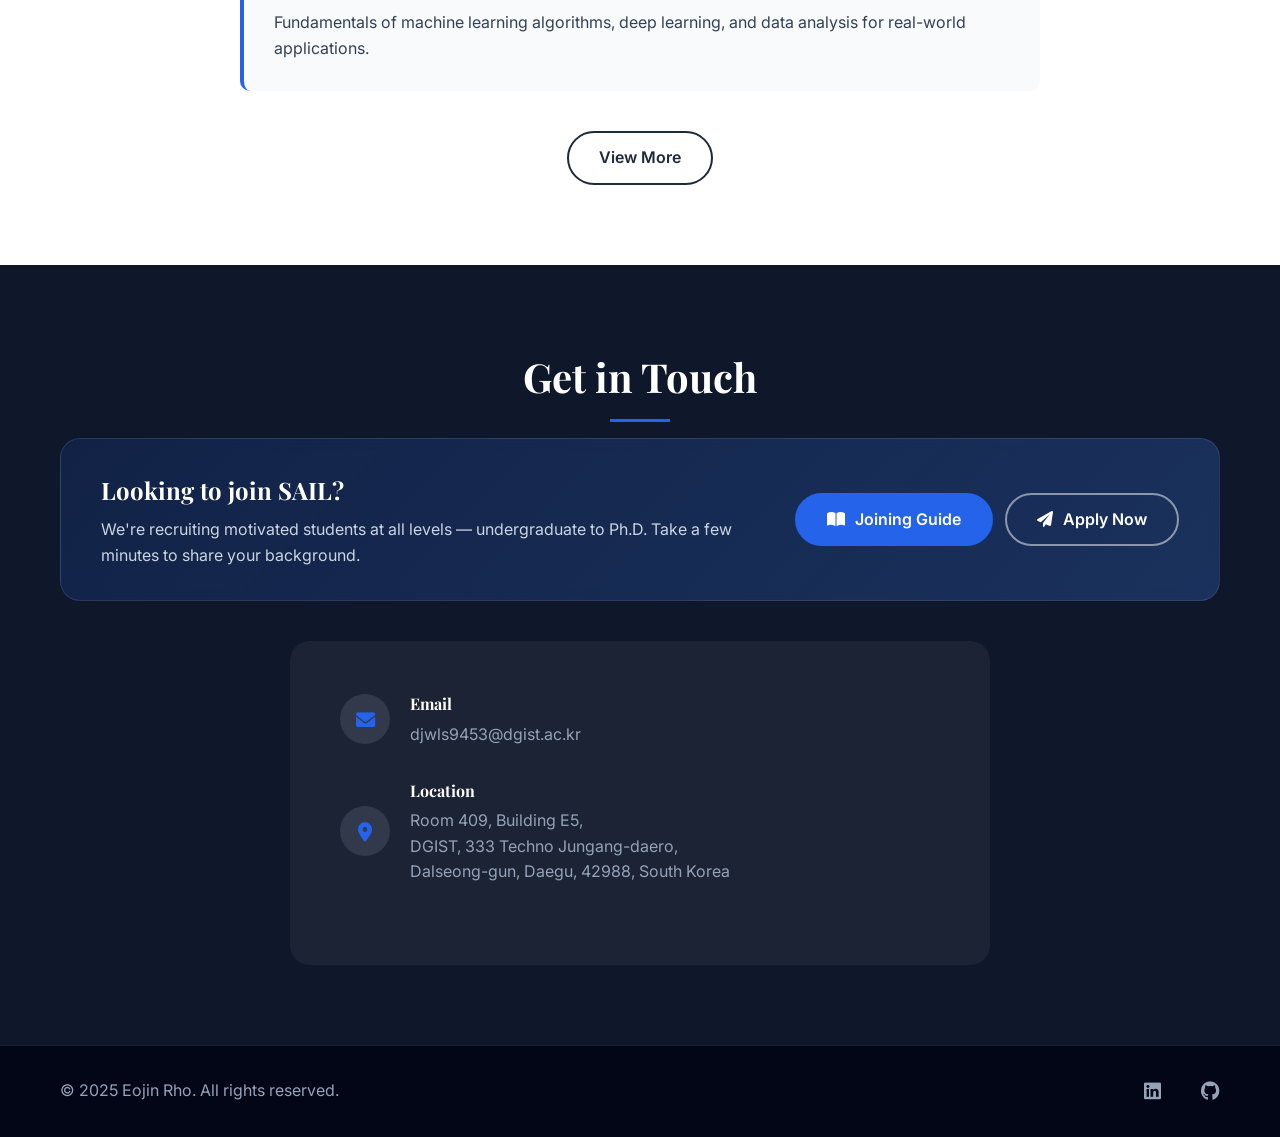
==== commit d0740236: "Add Sangyoon Kim joining to News Add news entry for Sangyoon Kim joining as our first M.S./Ph.D. Int" ====
--- a/index.html
+++ b/index.html
@@ -22,7 +22,7 @@
     <nav class="navbar">
         <div class="container nav-container">
             <a href="#home" class="logo">
-                <img src="assets/images/lab_logo.png" alt="Eojin Rho" class="logo-img">
+                <img src="assets/images/branding/lab_logo.png" alt="Eojin Rho" class="logo-img">
             </a>
             <div class="nav-links">
                 <a href="#home" class="nav-link active">Home</a>
@@ -121,7 +121,7 @@
                     </div>
                     <div class="about-stats">
                         <div class="profile-image-container">
-                            <img src="assets/images/profile.jpg" alt="Eojin Rho" class="profile-img">
+                            <img src="assets/images/members/profile.jpg" alt="Eojin Rho" class="profile-img">
                         </div>
                         <div class="stat-card">
                             <span class="number">5+</span>
@@ -200,7 +200,7 @@
                     <!-- Category 1: Wearable Robotics -->
                     <article class="research-card category-card">
                         <div class="card-image">
-                            <img src="assets/images/wearable_robotics2.png" alt="Wearable Robotics">
+                            <img src="assets/images/research/wearable_robotics2.png" alt="Wearable Robotics">
                         </div>
                         <div class="card-content">
                             <h3>Wearable Robotics</h3>
@@ -213,7 +213,7 @@
                     <!-- Category 2: Soft Robotics -->
                     <article class="research-card category-card">
                         <div class="card-image">
-                            <img src="assets/images/soft_robotics2.png" alt="Soft Robotics">
+                            <img src="assets/images/research/soft_robotics2.png" alt="Soft Robotics">
                         </div>
                         <div class="card-content">
                             <h3>Soft Robotics</h3>
@@ -226,7 +226,7 @@
                     <!-- Category 3: Embodied Intelligence -->
                     <article class="research-card category-card">
                         <div class="card-image">
-                            <img src="assets/images/embodied_intelligence.jpg" alt="Embodied Intelligence">
+                            <img src="assets/images/research/embodied_intelligence.jpg" alt="Embodied Intelligence">
                         </div>
                         <div class="card-content">
                             <h3>Embodied Intelligence</h3>
@@ -239,7 +239,7 @@
                     <!-- Category 4: Bio-Medical Applications -->
                     <article class="research-card category-card">
                         <div class="card-image">
-                            <img src="assets/images/biomedical.jpg" alt="Bio-Medical Applications">
+                            <img src="assets/images/research/biomedical.jpg" alt="Bio-Medical Applications">
                         </div>
                         <div class="card-content">
                             <h3>Bio-Medical Applications</h3>
@@ -298,6 +298,13 @@
                 <p class="section-desc">Recent updates from SAIL Lab.</p>
                 <div class="news-preview">
                     <ul class="news-list">
+                        <li class="news-item">
+                            <span class="news-date">(2026.06)</span>
+                            <span class="news-text">
+                                <strong>Sangyoon Kim</strong> joined SAIL as our first M.S./Ph.D. Integrated student.
+                                <a href="members.html#phd-students" class="news-link">Meet our members &rarr;</a>
+                            </span>
+                        </li>
                         <li class="news-item">
                             <span class="news-date">(2026.06)</span>
                             <span class="news-text">
@@ -315,14 +322,6 @@
                                 <a href="members.html#ms-students" class="news-link">Meet our members &rarr;</a>
                             </span>
                         </li>
-                        <li class="news-item">
-                            <span class="news-date">(2026.02)</span>
-                            <span class="news-text">
-                                <strong>SAIL Lab officially opened</strong> at DGIST, led by Prof. Eojin Rho.
-                                Welcome to the Soft Augmented Intelligence Lab!
-                                <a href="#about" class="news-link">About the PI &rarr;</a>
-                            </span>
-                        </li>
                     </ul>
                 </div>
                 <div class="view-more-container" style="text-align: center; margin-top: 40px;">
@@ -339,38 +338,38 @@
                 <div class="resources-marquee">
                     <div class="marquee-track">
                         <a href="resources.html" class="marquee-item">
-                            <img src="assets/images/resources_prothericskickoff.JPG" alt="KMDF Prosthetics project kickoff">
-                        </a>
-                        <a href="resources.html" class="marquee-item">
-                            <img src="assets/images/wearable_robotics2.png" alt="Wearable Robotics research">
-                        </a>
-                        <a href="resources.html" class="marquee-item">
-                            <img src="assets/images/soft_robotics2.png" alt="Soft Robotics research">
-                        </a>
-                        <a href="resources.html" class="marquee-item">
-                            <img src="assets/images/embodied_intelligence.jpg" alt="Embodied Intelligence research">
-                        </a>
-                        <a href="resources.html" class="marquee-item">
-                            <img src="assets/images/biomedical.jpg" alt="Bio-Medical research">
+                            <img src="assets/images/resources/resources_prothericskickoff.JPG" alt="KMDF Prosthetics project kickoff">
+                        </a>
+                        <a href="resources.html" class="marquee-item">
+                            <img src="assets/images/research/wearable_robotics2.png" alt="Wearable Robotics research">
+                        </a>
+                        <a href="resources.html" class="marquee-item">
+                            <img src="assets/images/research/soft_robotics2.png" alt="Soft Robotics research">
+                        </a>
+                        <a href="resources.html" class="marquee-item">
+                            <img src="assets/images/research/embodied_intelligence.jpg" alt="Embodied Intelligence research">
+                        </a>
+                        <a href="resources.html" class="marquee-item">
+                            <img src="assets/images/research/biomedical.jpg" alt="Bio-Medical research">
                         </a>
                         <a href="resources.html" class="marquee-item">
                             <img src="assets/images/main.png" alt="Research overview">
                         </a>
                         <!-- Duplicate set for seamless loop -->
                         <a href="resources.html" class="marquee-item" aria-hidden="true">
-                            <img src="assets/images/resources_prothericskickoff.JPG" alt="">
-                        </a>
-                        <a href="resources.html" class="marquee-item" aria-hidden="true">
-                            <img src="assets/images/wearable_robotics2.png" alt="">
-                        </a>
-                        <a href="resources.html" class="marquee-item" aria-hidden="true">
-                            <img src="assets/images/soft_robotics2.png" alt="">
-                        </a>
-                        <a href="resources.html" class="marquee-item" aria-hidden="true">
-                            <img src="assets/images/embodied_intelligence.jpg" alt="">
-                        </a>
-                        <a href="resources.html" class="marquee-item" aria-hidden="true">
-                            <img src="assets/images/biomedical.jpg" alt="">
+                            <img src="assets/images/resources/resources_prothericskickoff.JPG" alt="">
+                        </a>
+                        <a href="resources.html" class="marquee-item" aria-hidden="true">
+                            <img src="assets/images/research/wearable_robotics2.png" alt="">
+                        </a>
+                        <a href="resources.html" class="marquee-item" aria-hidden="true">
+                            <img src="assets/images/research/soft_robotics2.png" alt="">
+                        </a>
+                        <a href="resources.html" class="marquee-item" aria-hidden="true">
+                            <img src="assets/images/research/embodied_intelligence.jpg" alt="">
+                        </a>
+                        <a href="resources.html" class="marquee-item" aria-hidden="true">
+                            <img src="assets/images/research/biomedical.jpg" alt="">
                         </a>
                         <a href="resources.html" class="marquee-item" aria-hidden="true">
                             <img src="assets/images/main.png" alt="">
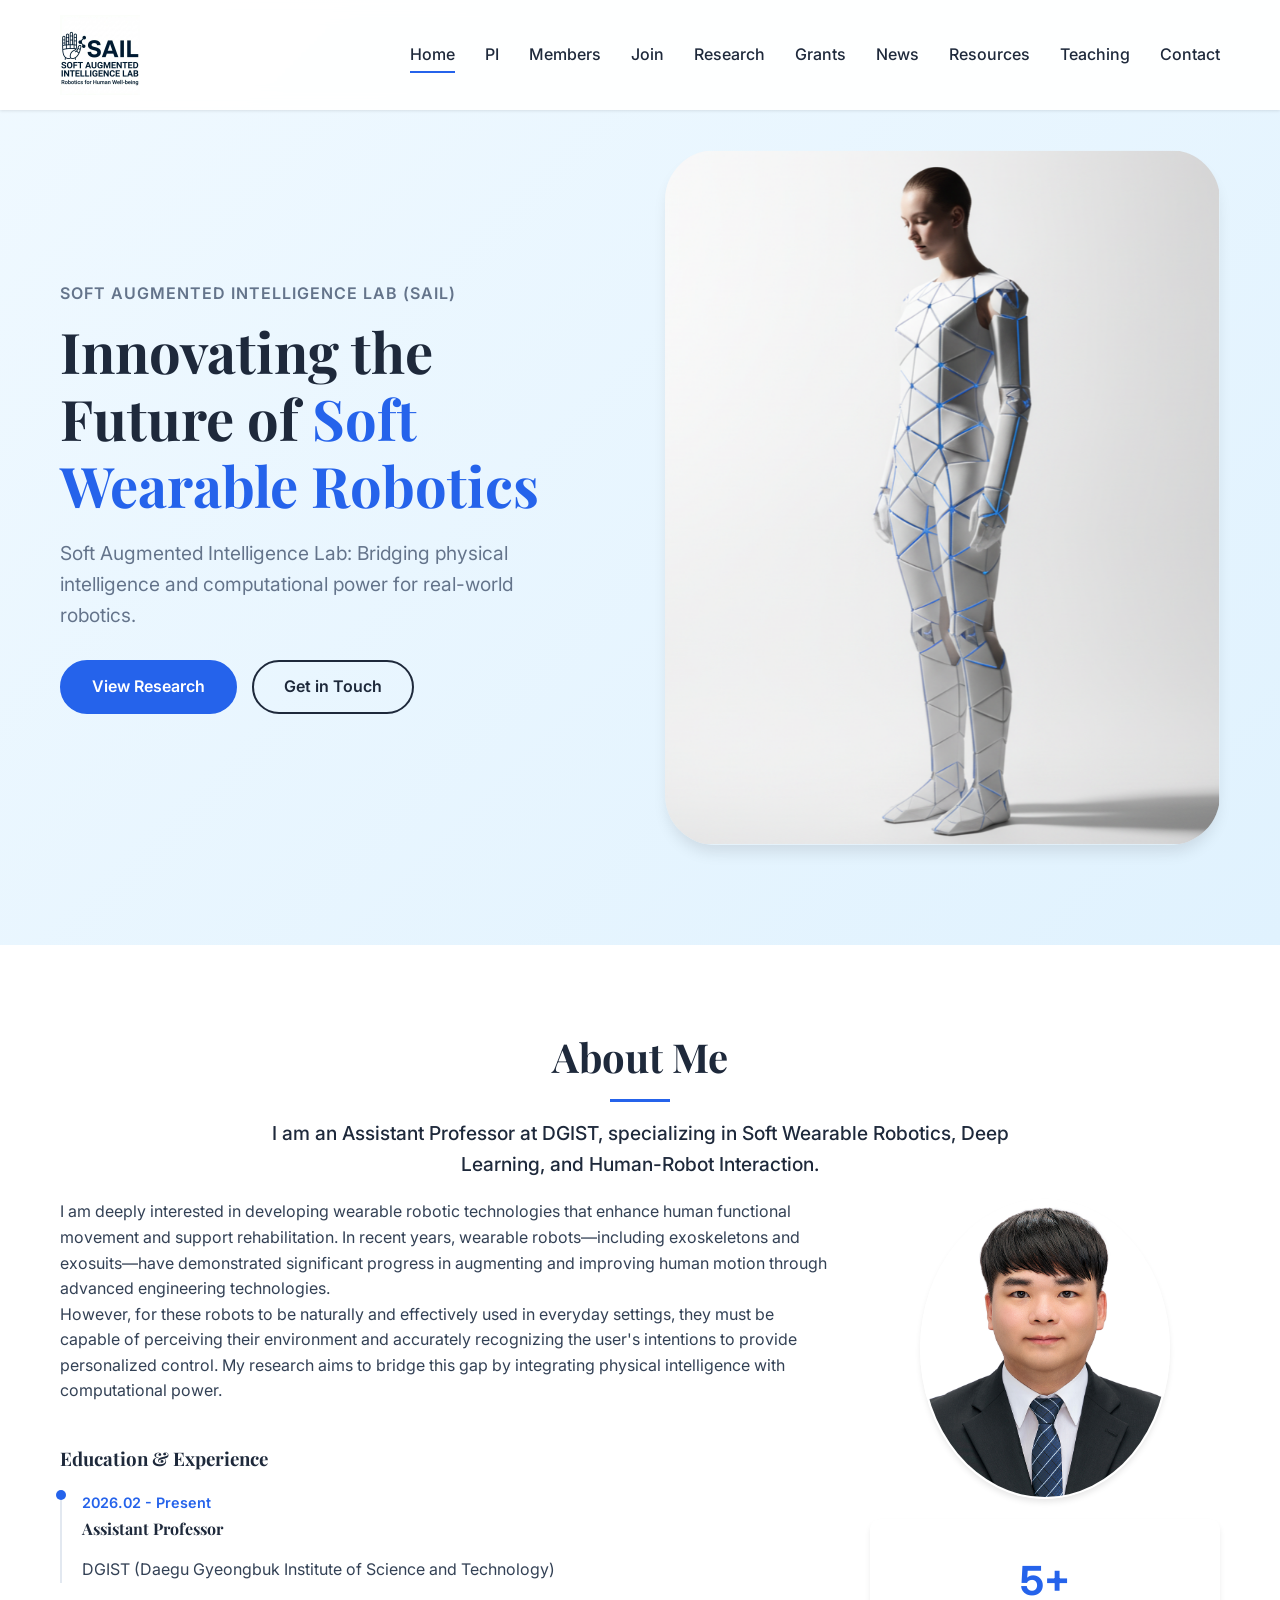
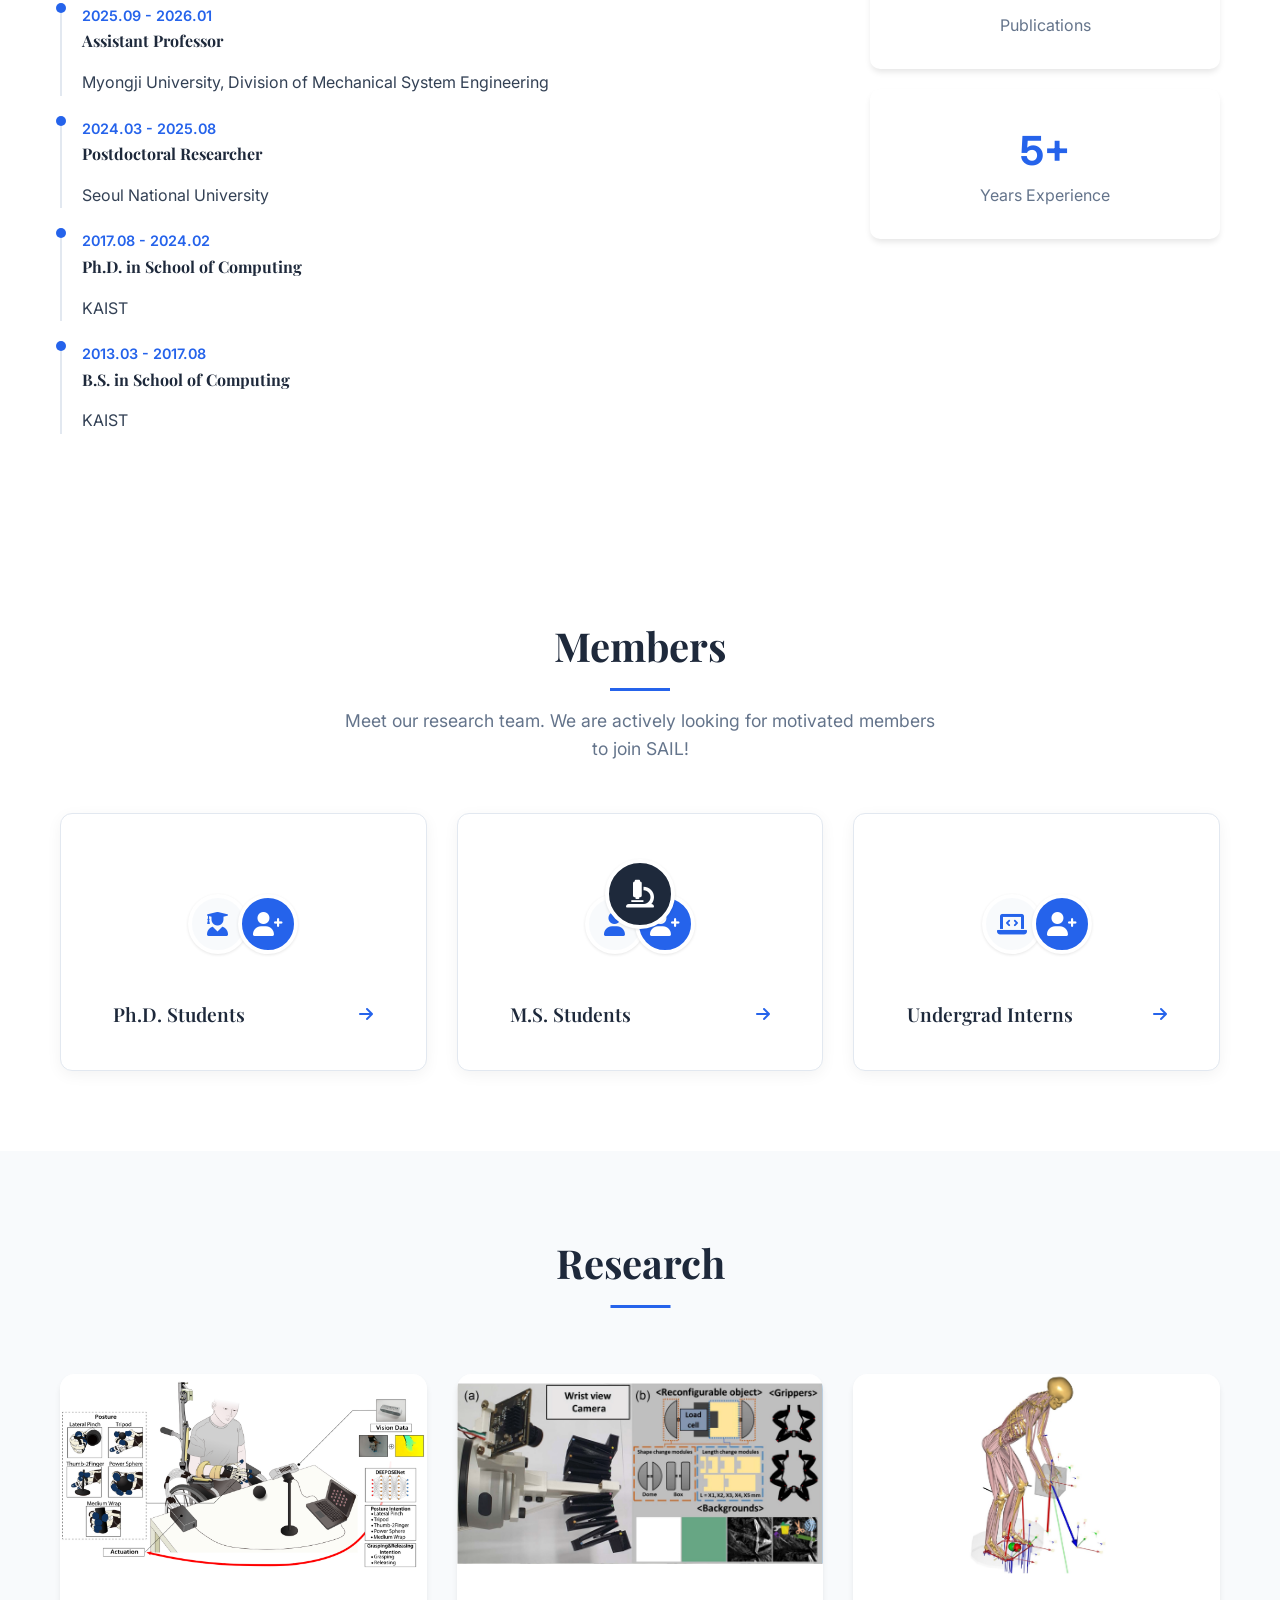
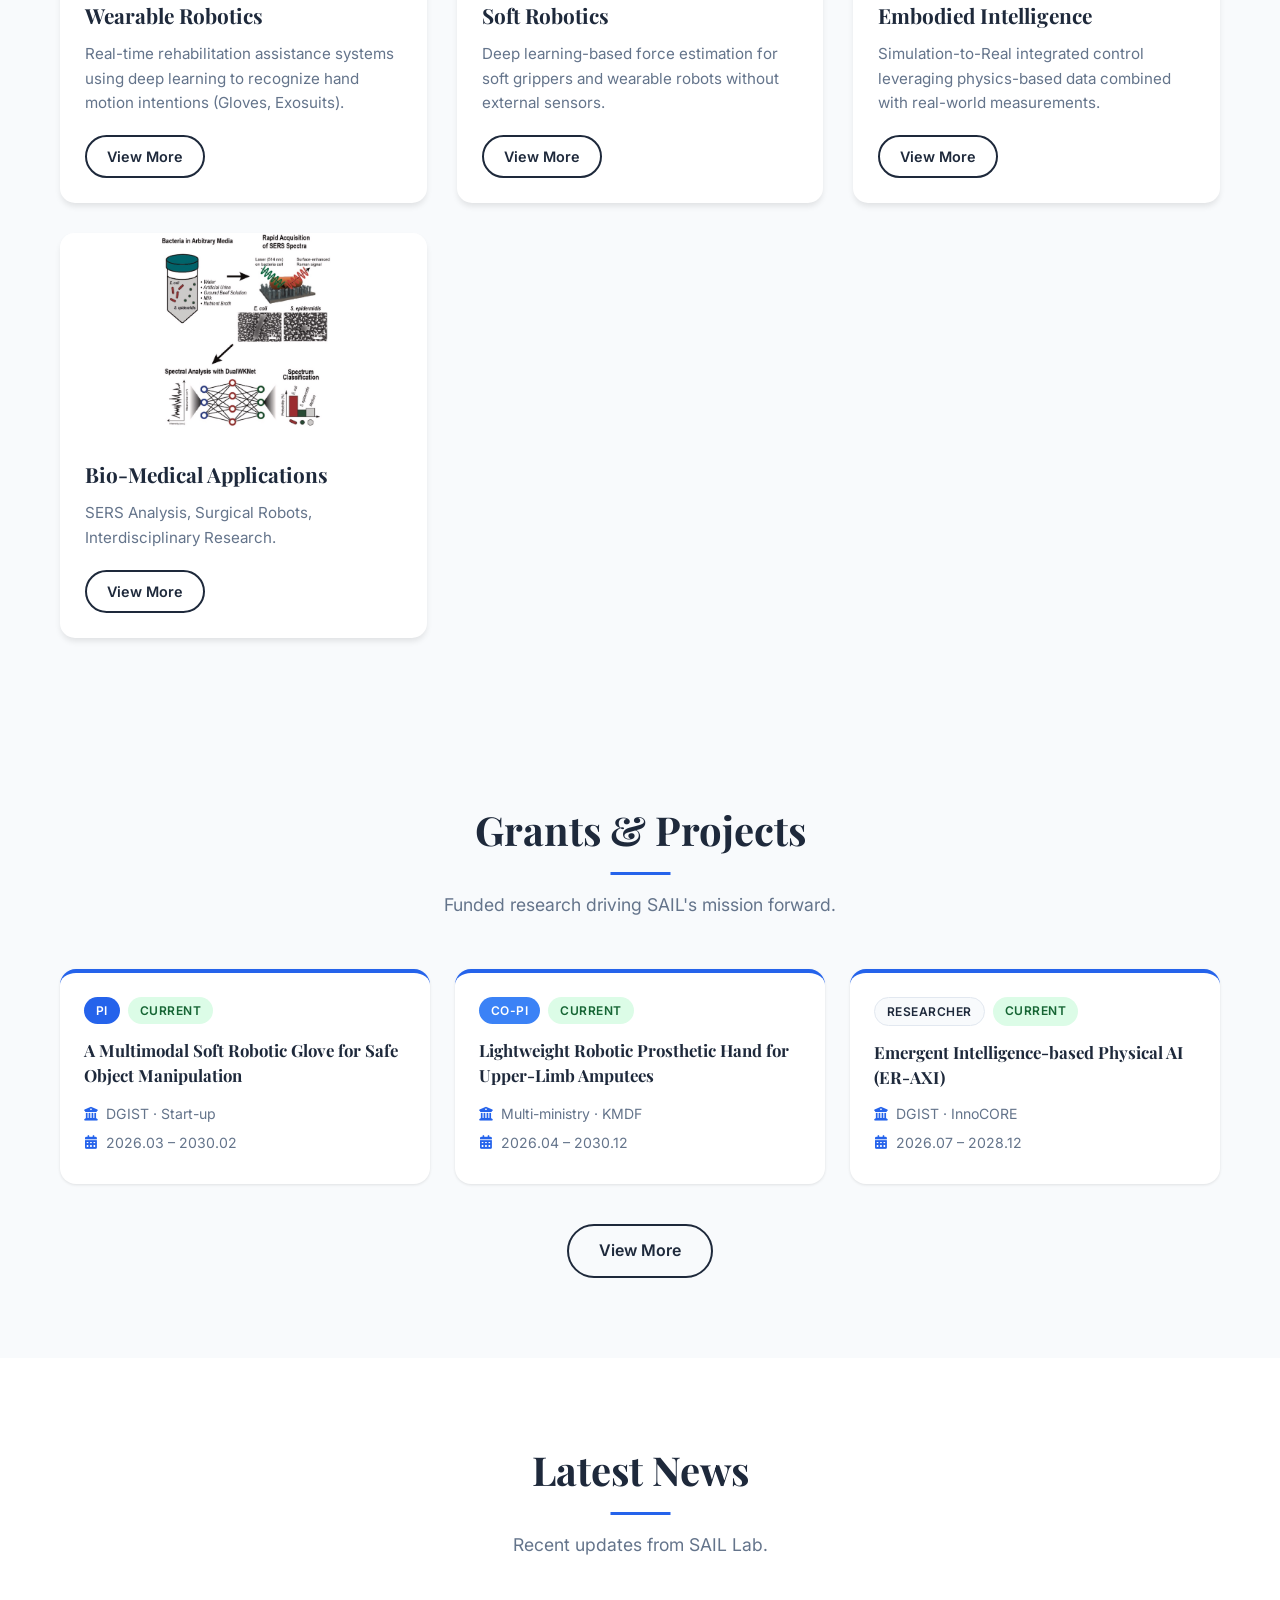
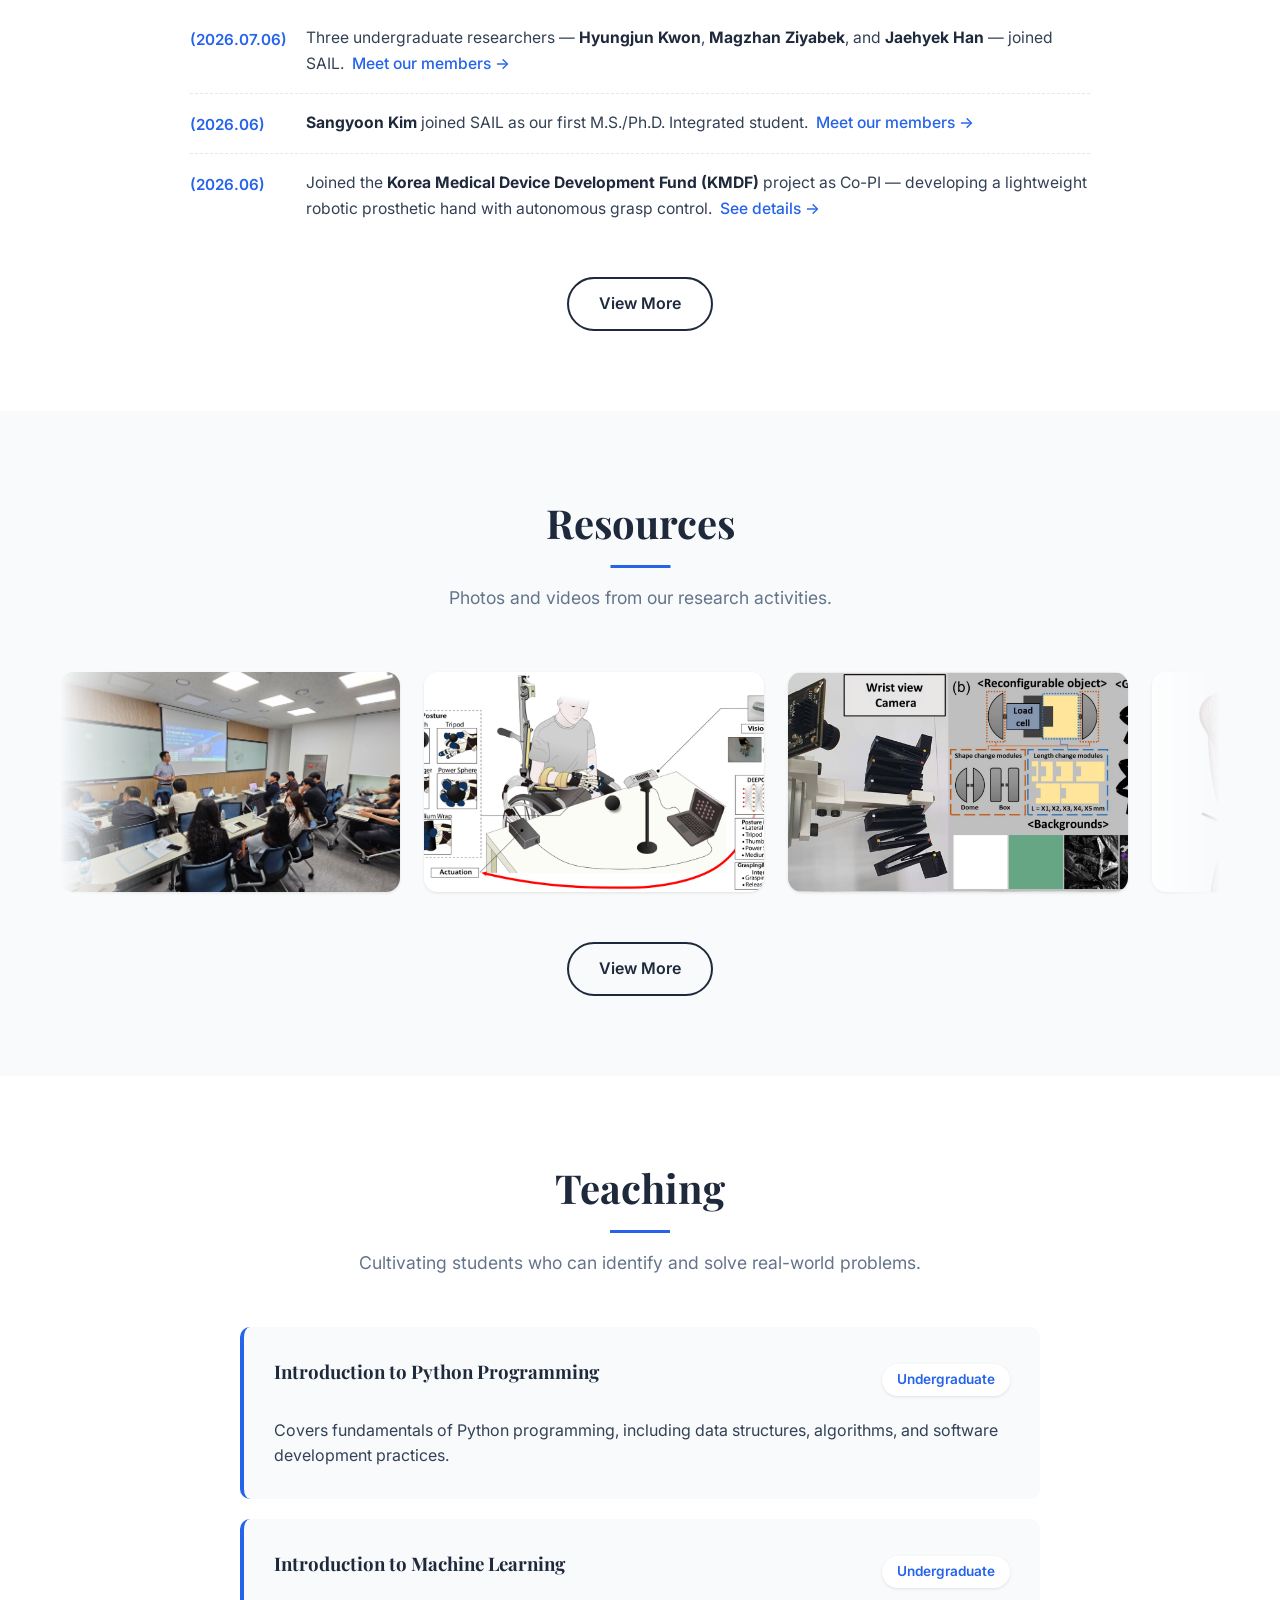
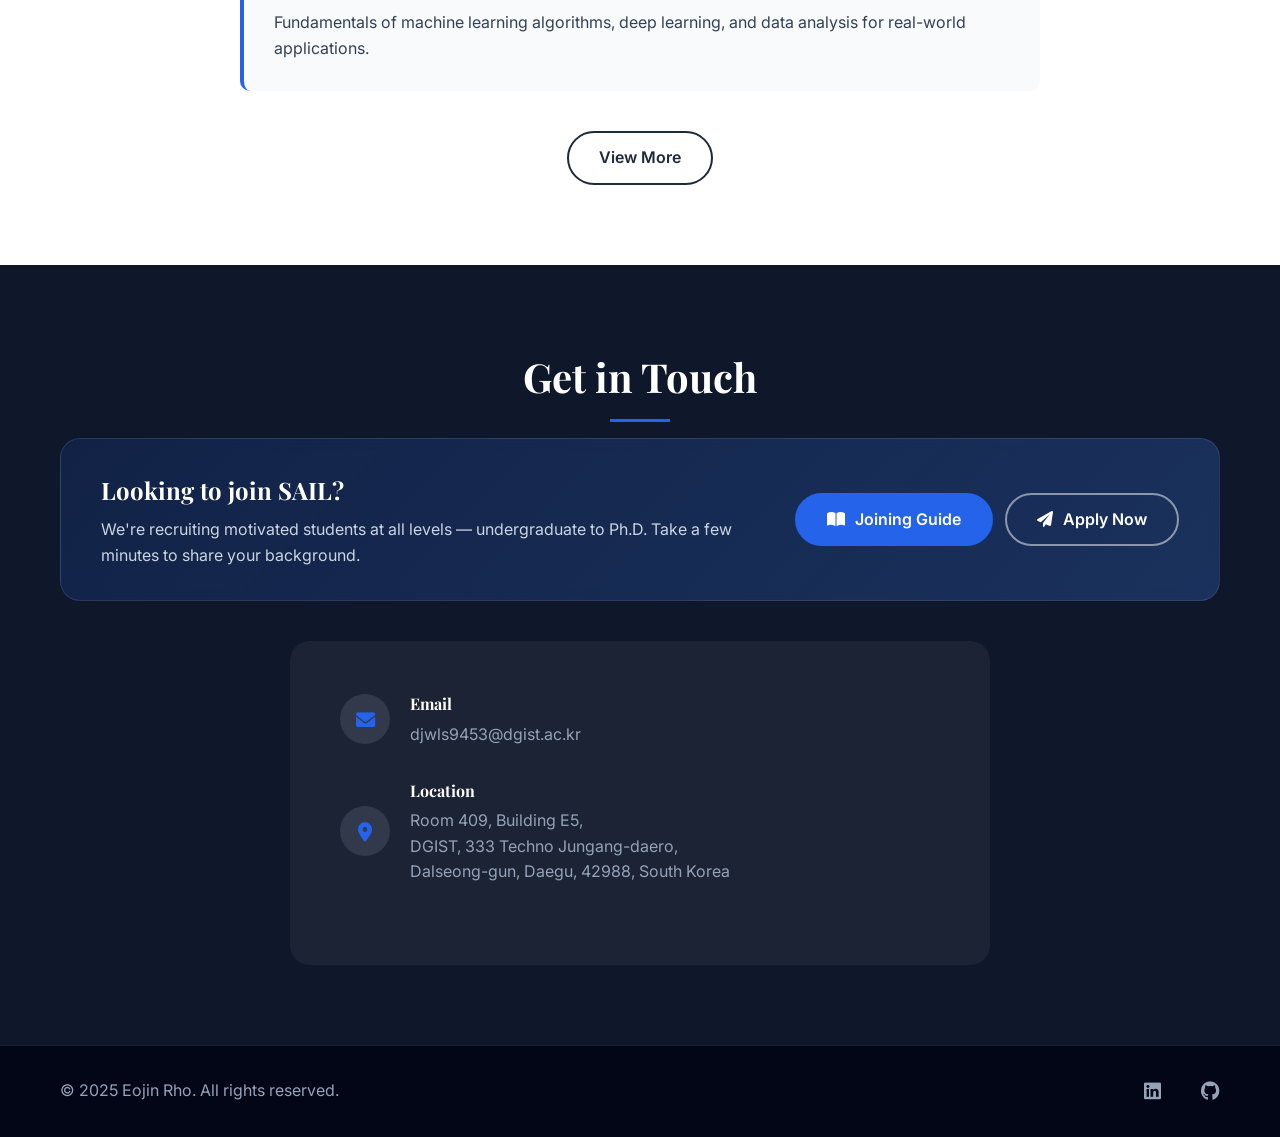
==== commit ffdc0bfb: "Add undergraduate researchers joining to News (2026.07.06) Single combined entry for the three under" ====
--- a/index.html
+++ b/index.html
@@ -299,6 +299,14 @@
                 <div class="news-preview">
                     <ul class="news-list">
                         <li class="news-item">
+                            <span class="news-date">(2026.07.06)</span>
+                            <span class="news-text">
+                                Three undergraduate researchers &mdash; <strong>Hyungjun Kwon</strong>,
+                                <strong>Magzhan Ziyabek</strong>, and <strong>Jaehyek Han</strong> &mdash; joined SAIL.
+                                <a href="members.html#undergrad-interns" class="news-link">Meet our members &rarr;</a>
+                            </span>
+                        </li>
+                        <li class="news-item">
                             <span class="news-date">(2026.06)</span>
                             <span class="news-text">
                                 <strong>Sangyoon Kim</strong> joined SAIL as our first M.S./Ph.D. Integrated student.
@@ -314,14 +322,6 @@
                                 <a href="grants.html" class="news-link">See details &rarr;</a>
                             </span>
                         </li>
-                        <li class="news-item">
-                            <span class="news-date">(2026.02)</span>
-                            <span class="news-text">
-                                <strong>Seonghwan Ryu</strong> joined SAIL as our first M.S. student, working on
-                                lower-body wearable robotics and AI.
-                                <a href="members.html#ms-students" class="news-link">Meet our members &rarr;</a>
-                            </span>
-                        </li>
                     </ul>
                 </div>
                 <div class="view-more-container" style="text-align: center; margin-top: 40px;">
--- a/styles.css
+++ b/styles.css
@@ -870,6 +870,8 @@
 .member-info .email {
     color: var(--light-text);
     font-size: 0.85rem;
+    overflow-wrap: anywhere;
+    word-break: break-word;
 }
 
 .member-info .name-en {
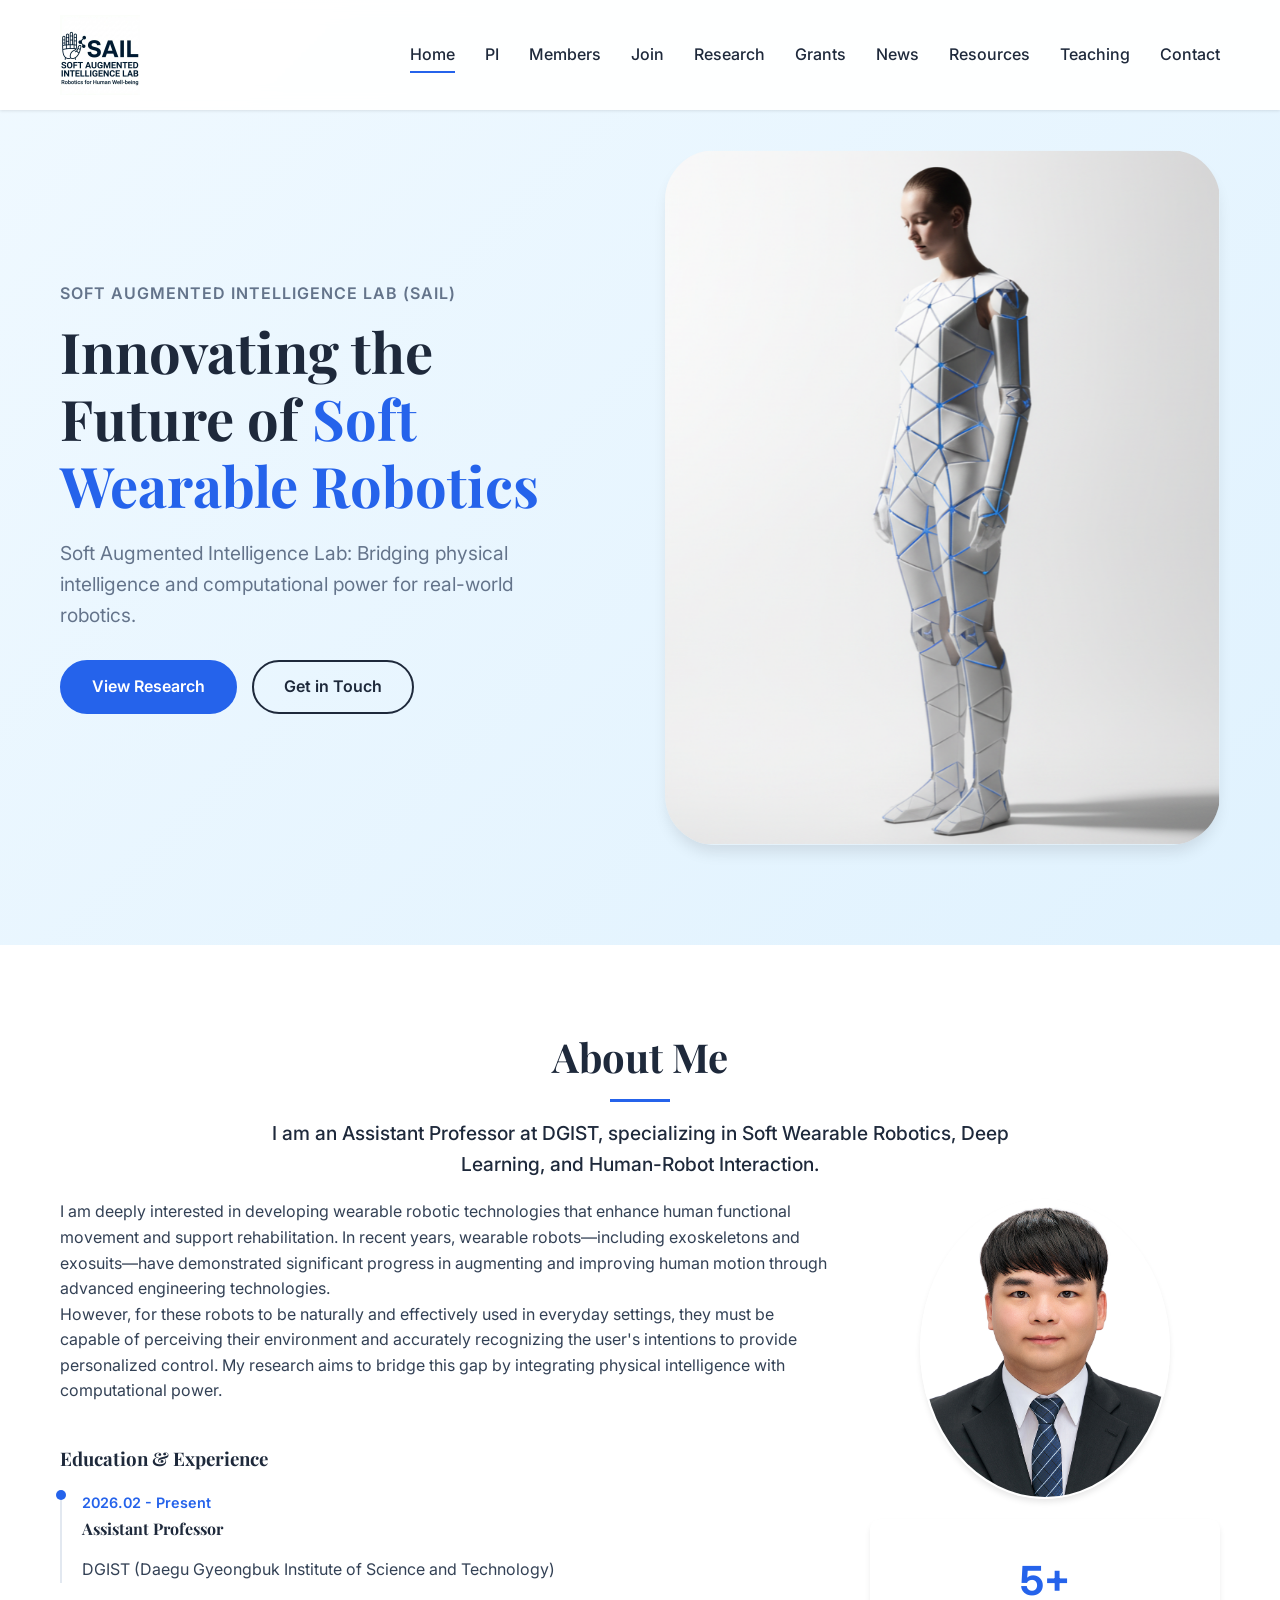
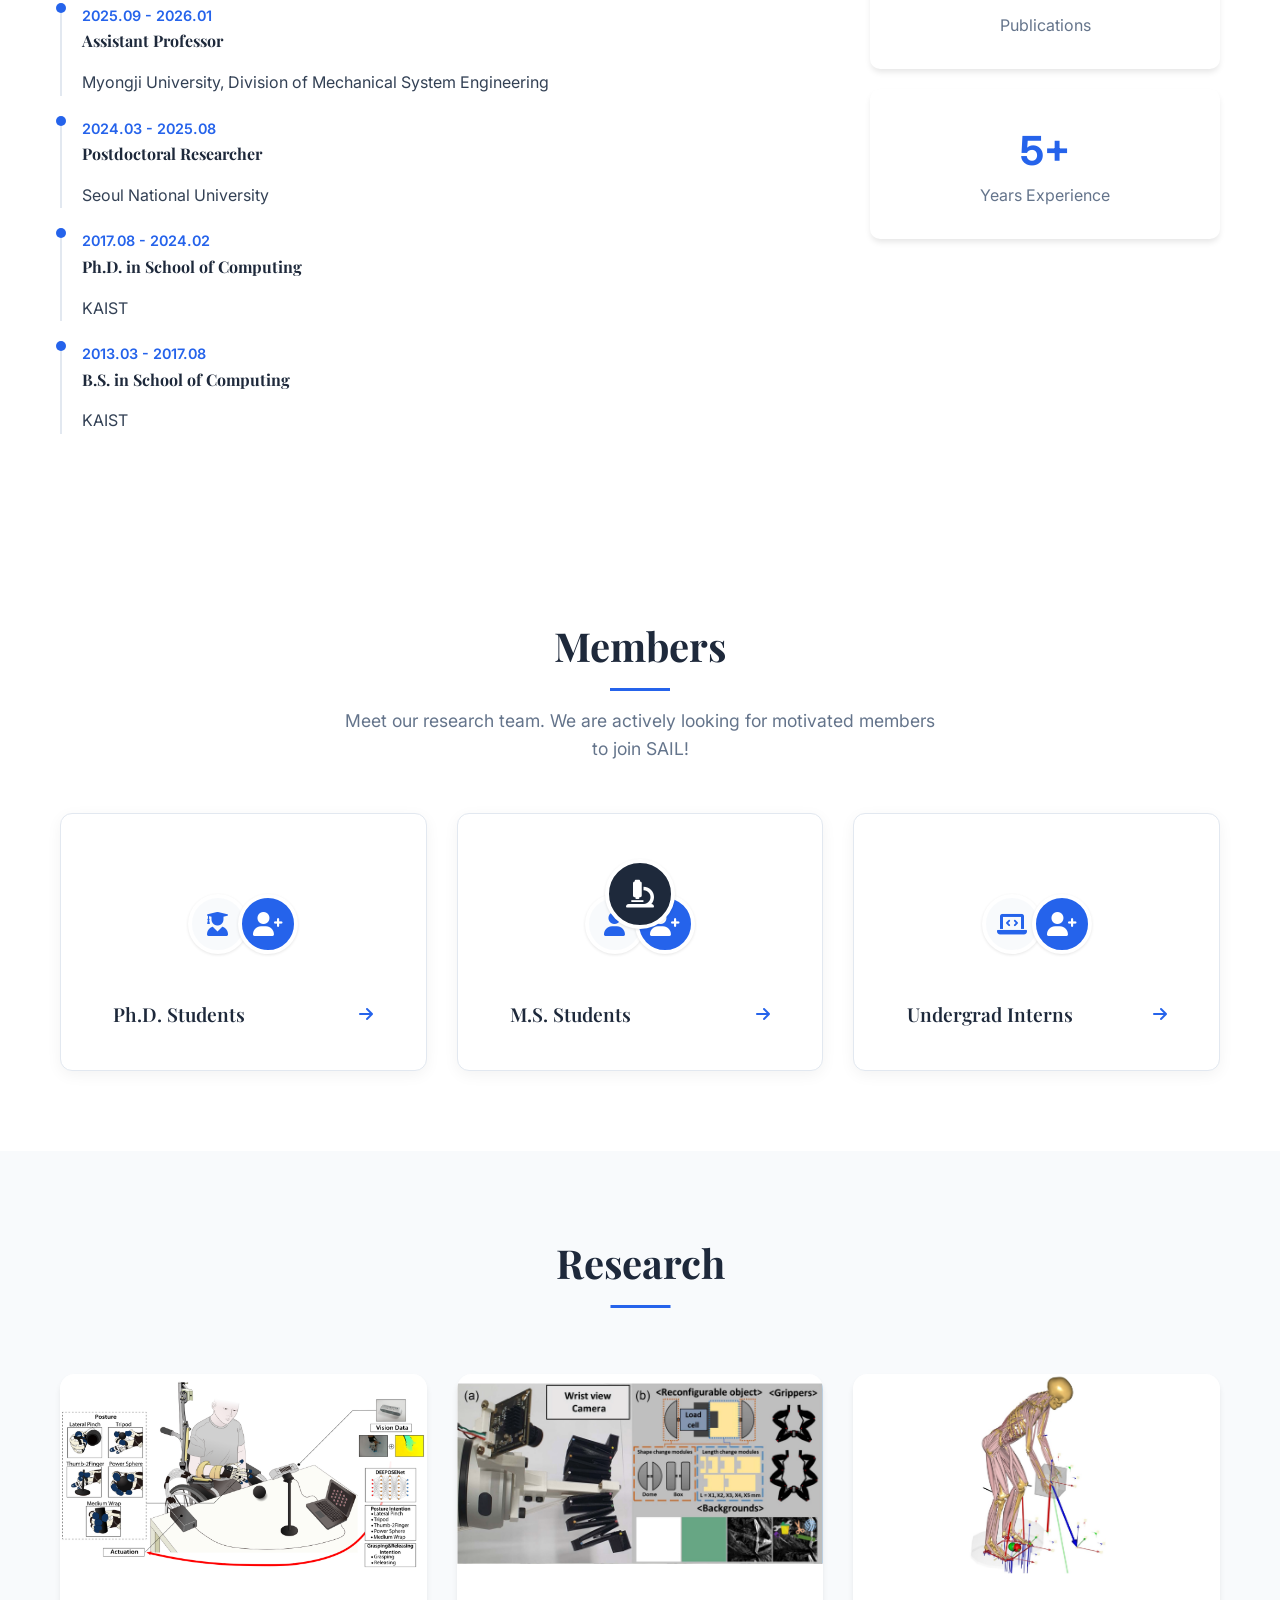
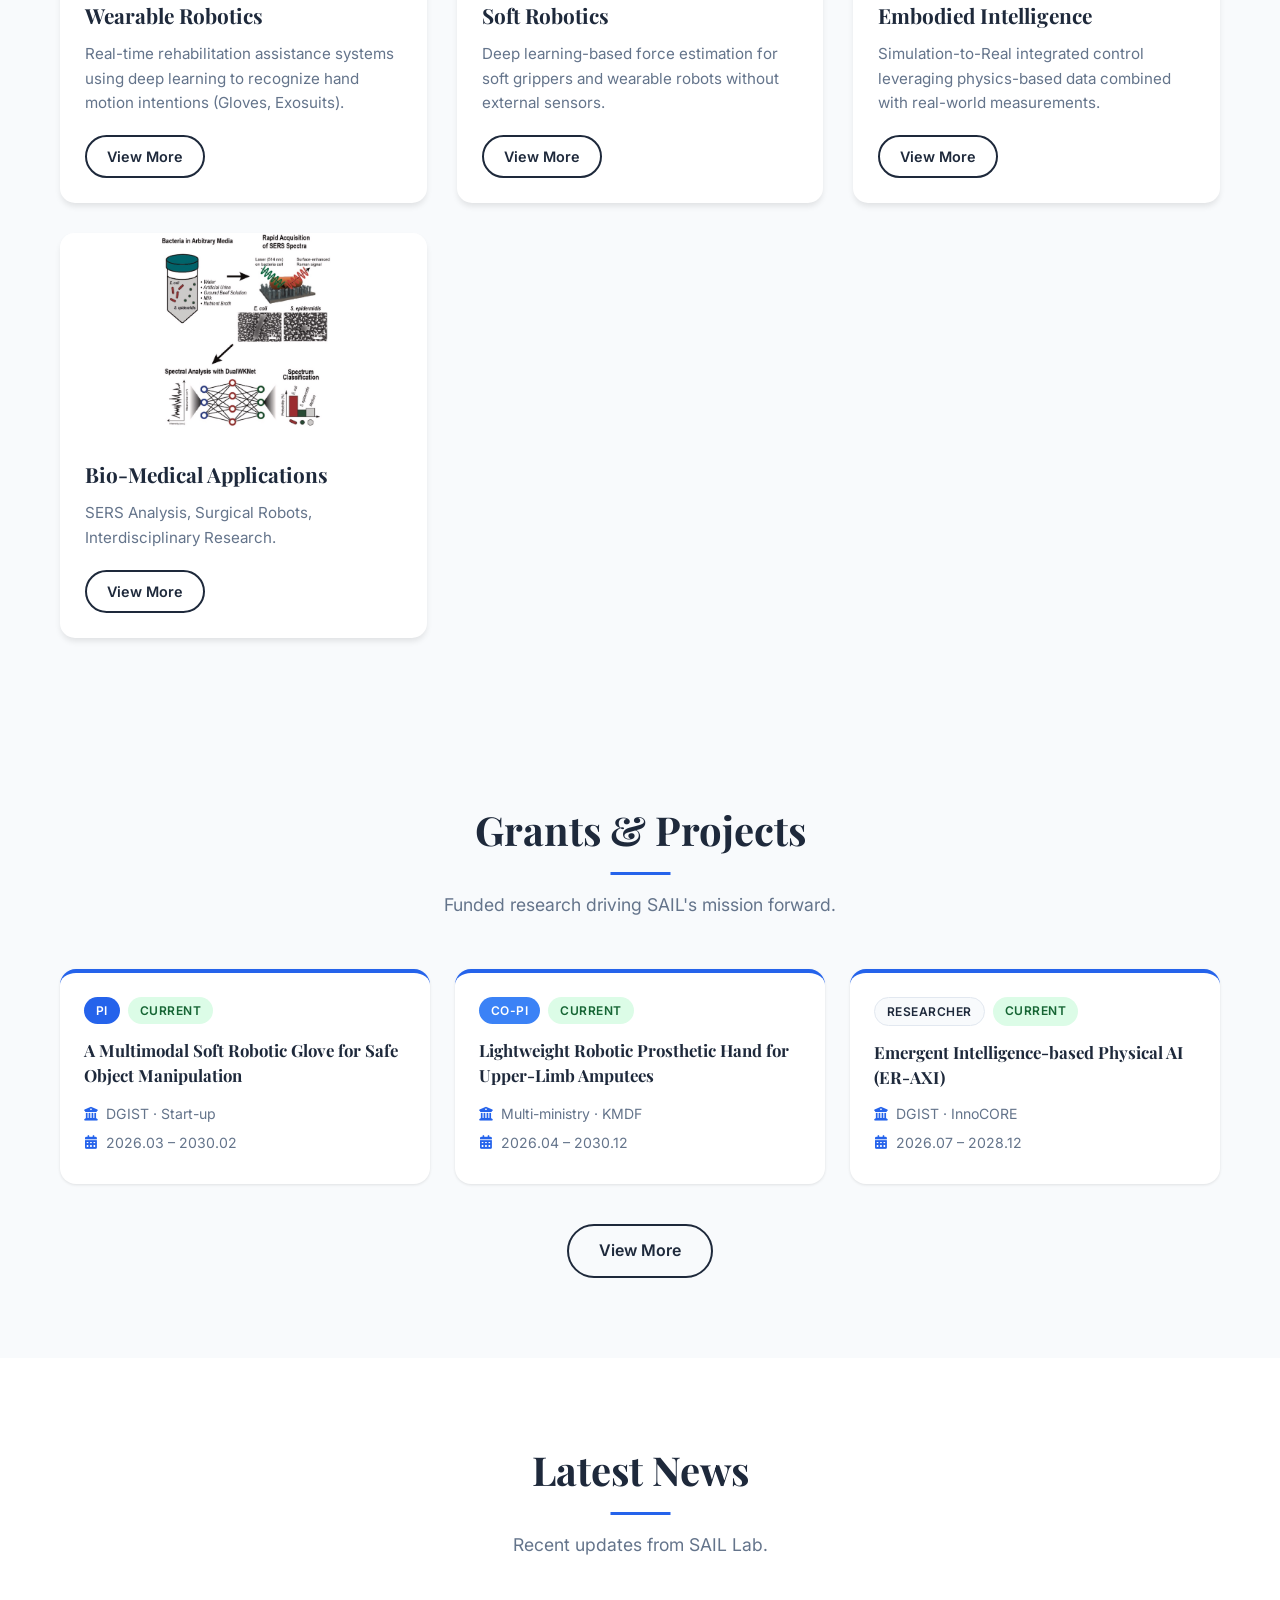
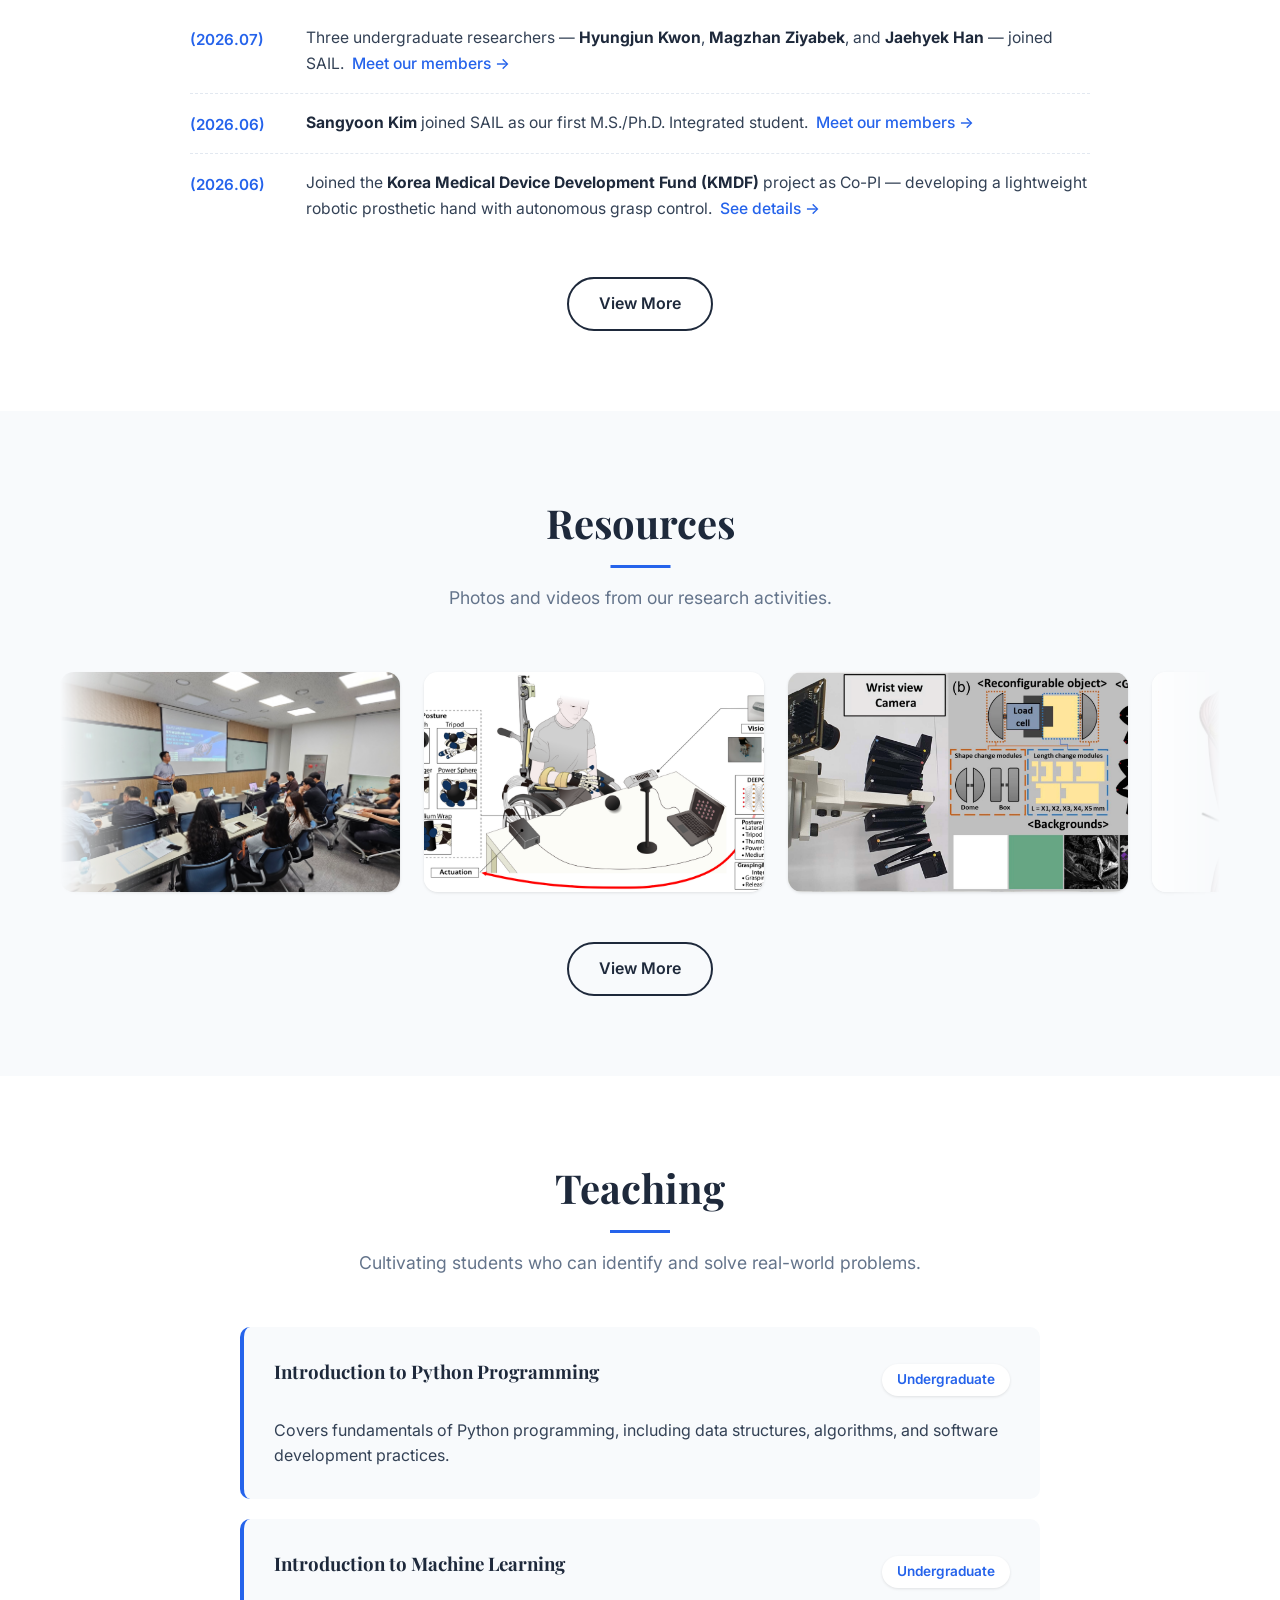
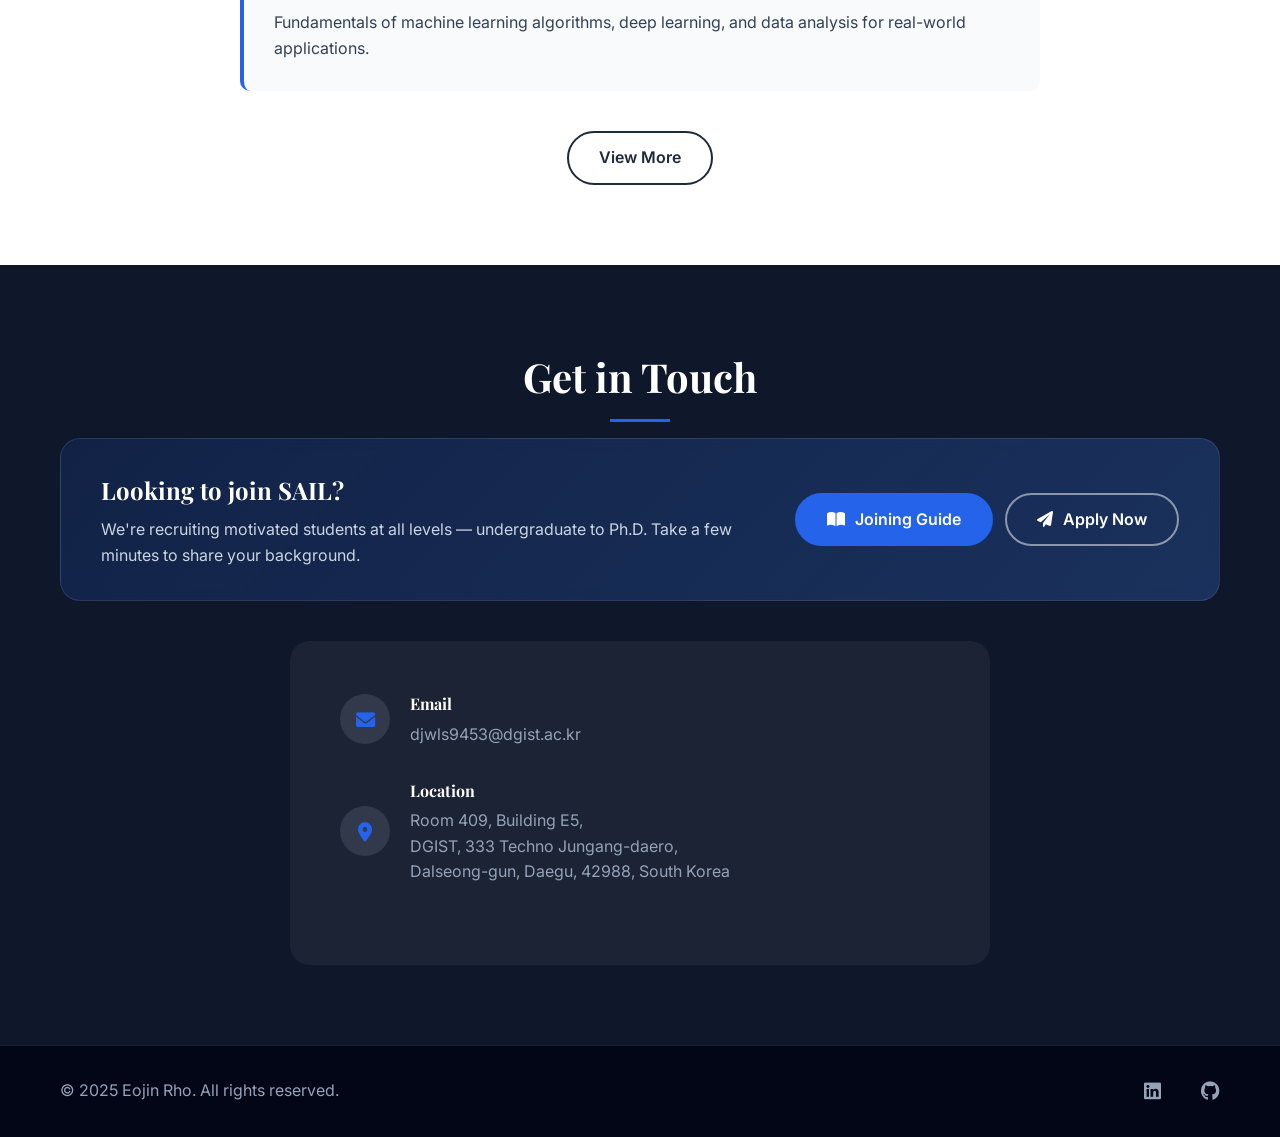
==== commit 5762a6e8: "Normalize undergrad news date to month-level Change (2026.07.06) to (2026.07) so all News entries us" ====
--- a/index.html
+++ b/index.html
@@ -299,7 +299,7 @@
                 <div class="news-preview">
                     <ul class="news-list">
                         <li class="news-item">
-                            <span class="news-date">(2026.07.06)</span>
+                            <span class="news-date">(2026.07)</span>
                             <span class="news-text">
                                 Three undergraduate researchers &mdash; <strong>Hyungjun Kwon</strong>,
                                 <strong>Magzhan Ziyabek</strong>, and <strong>Jaehyek Han</strong> &mdash; joined SAIL.
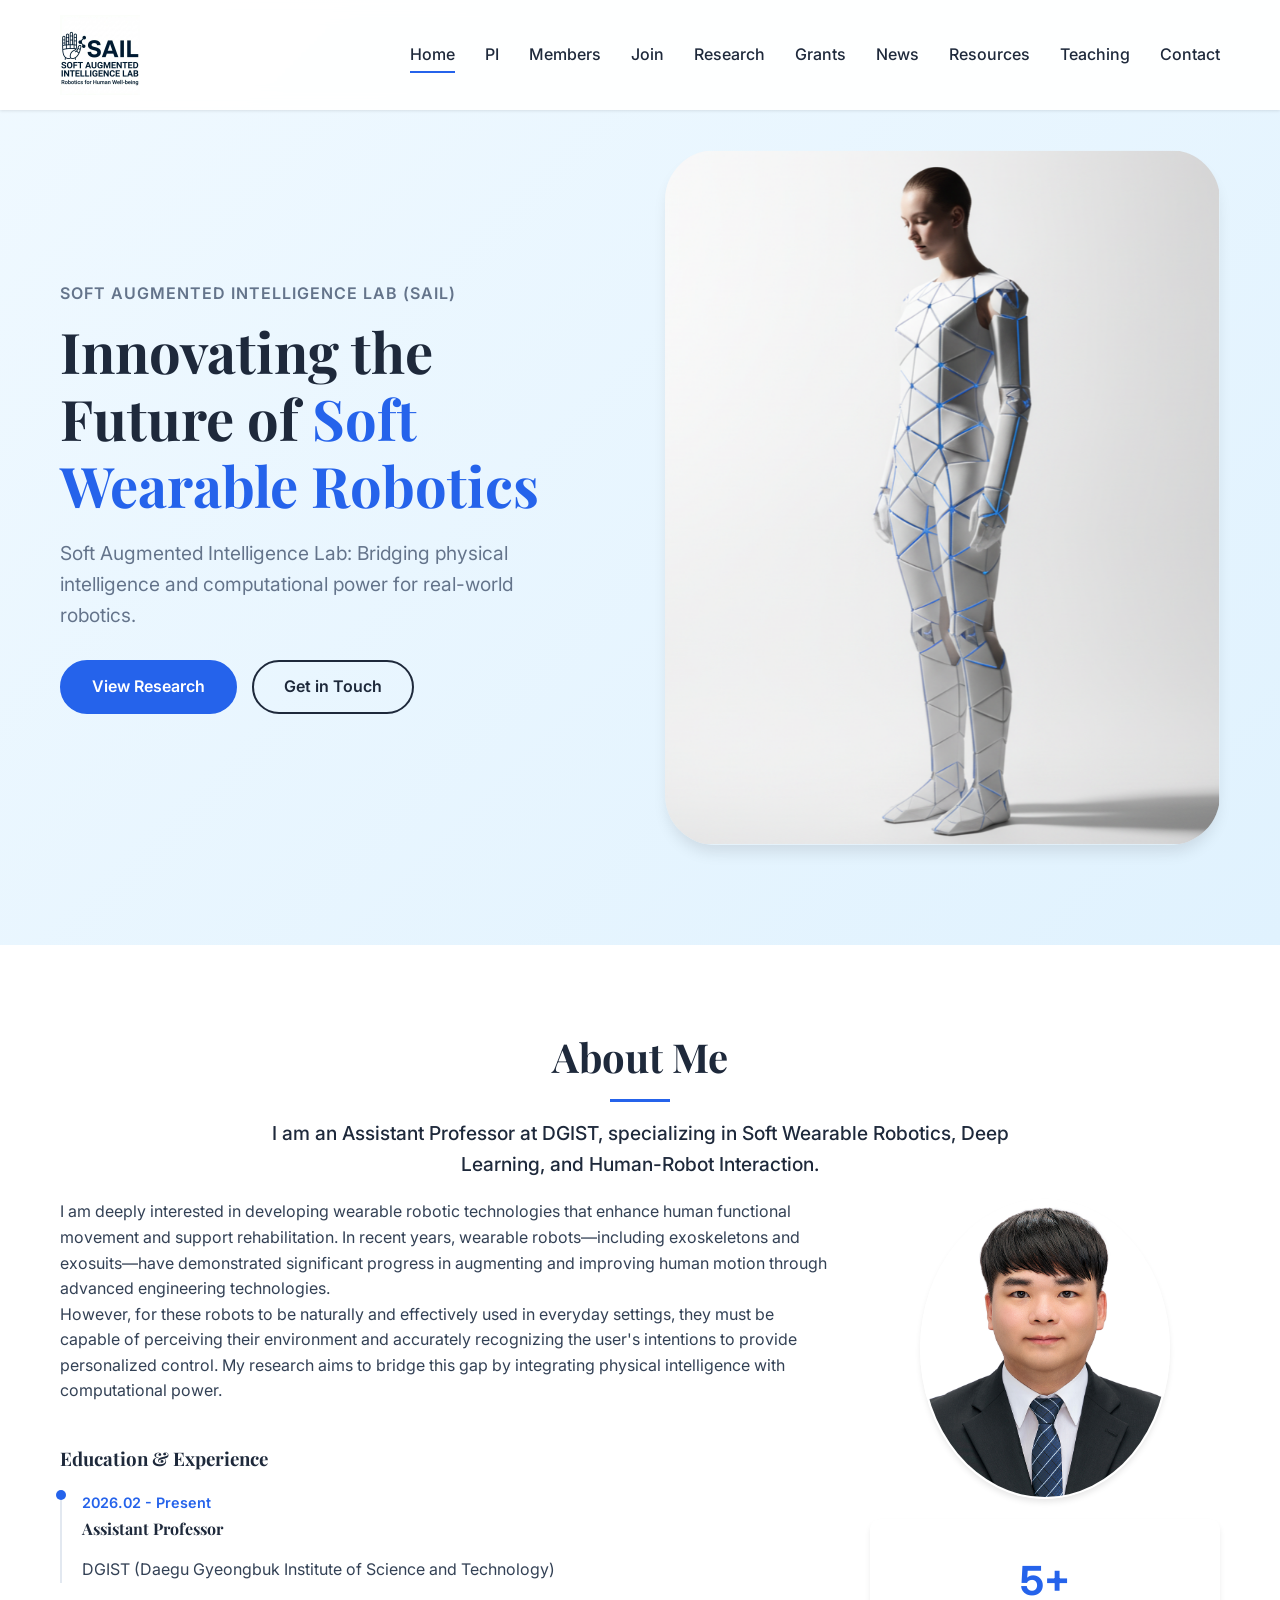
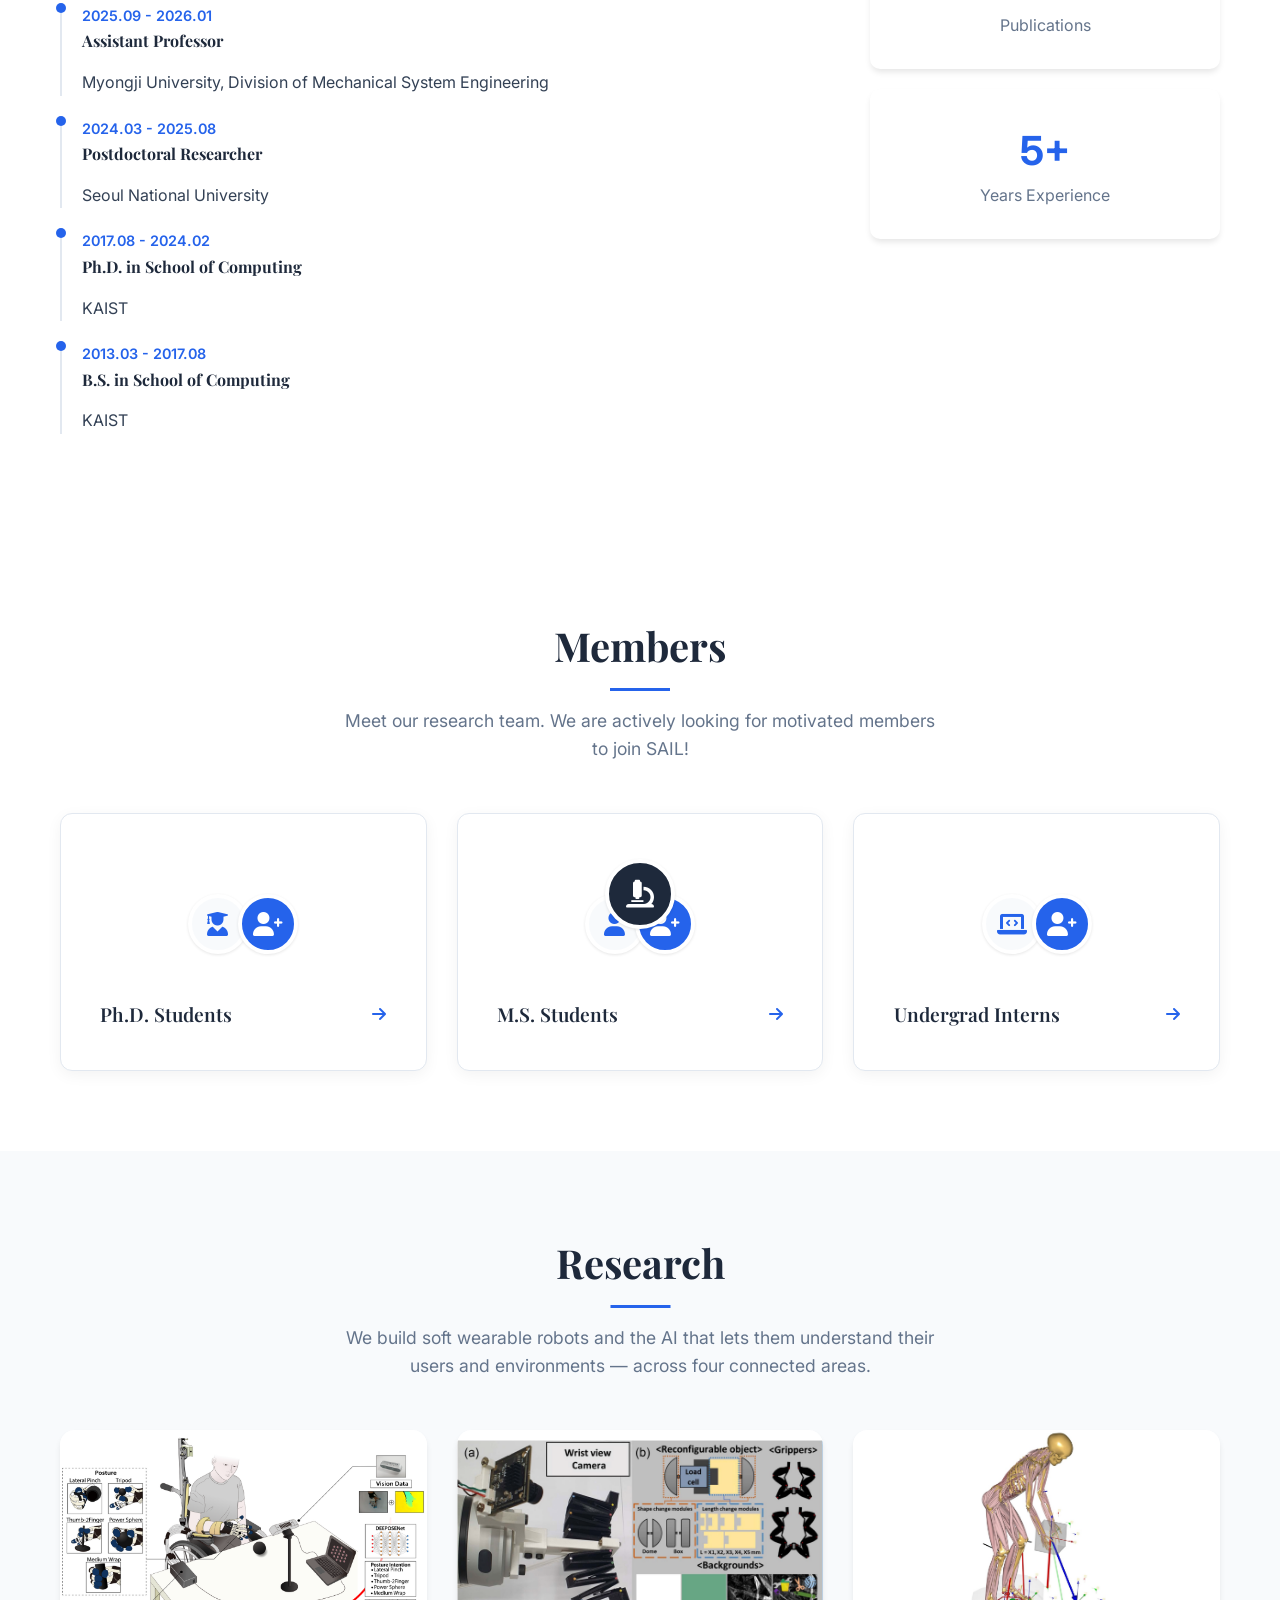
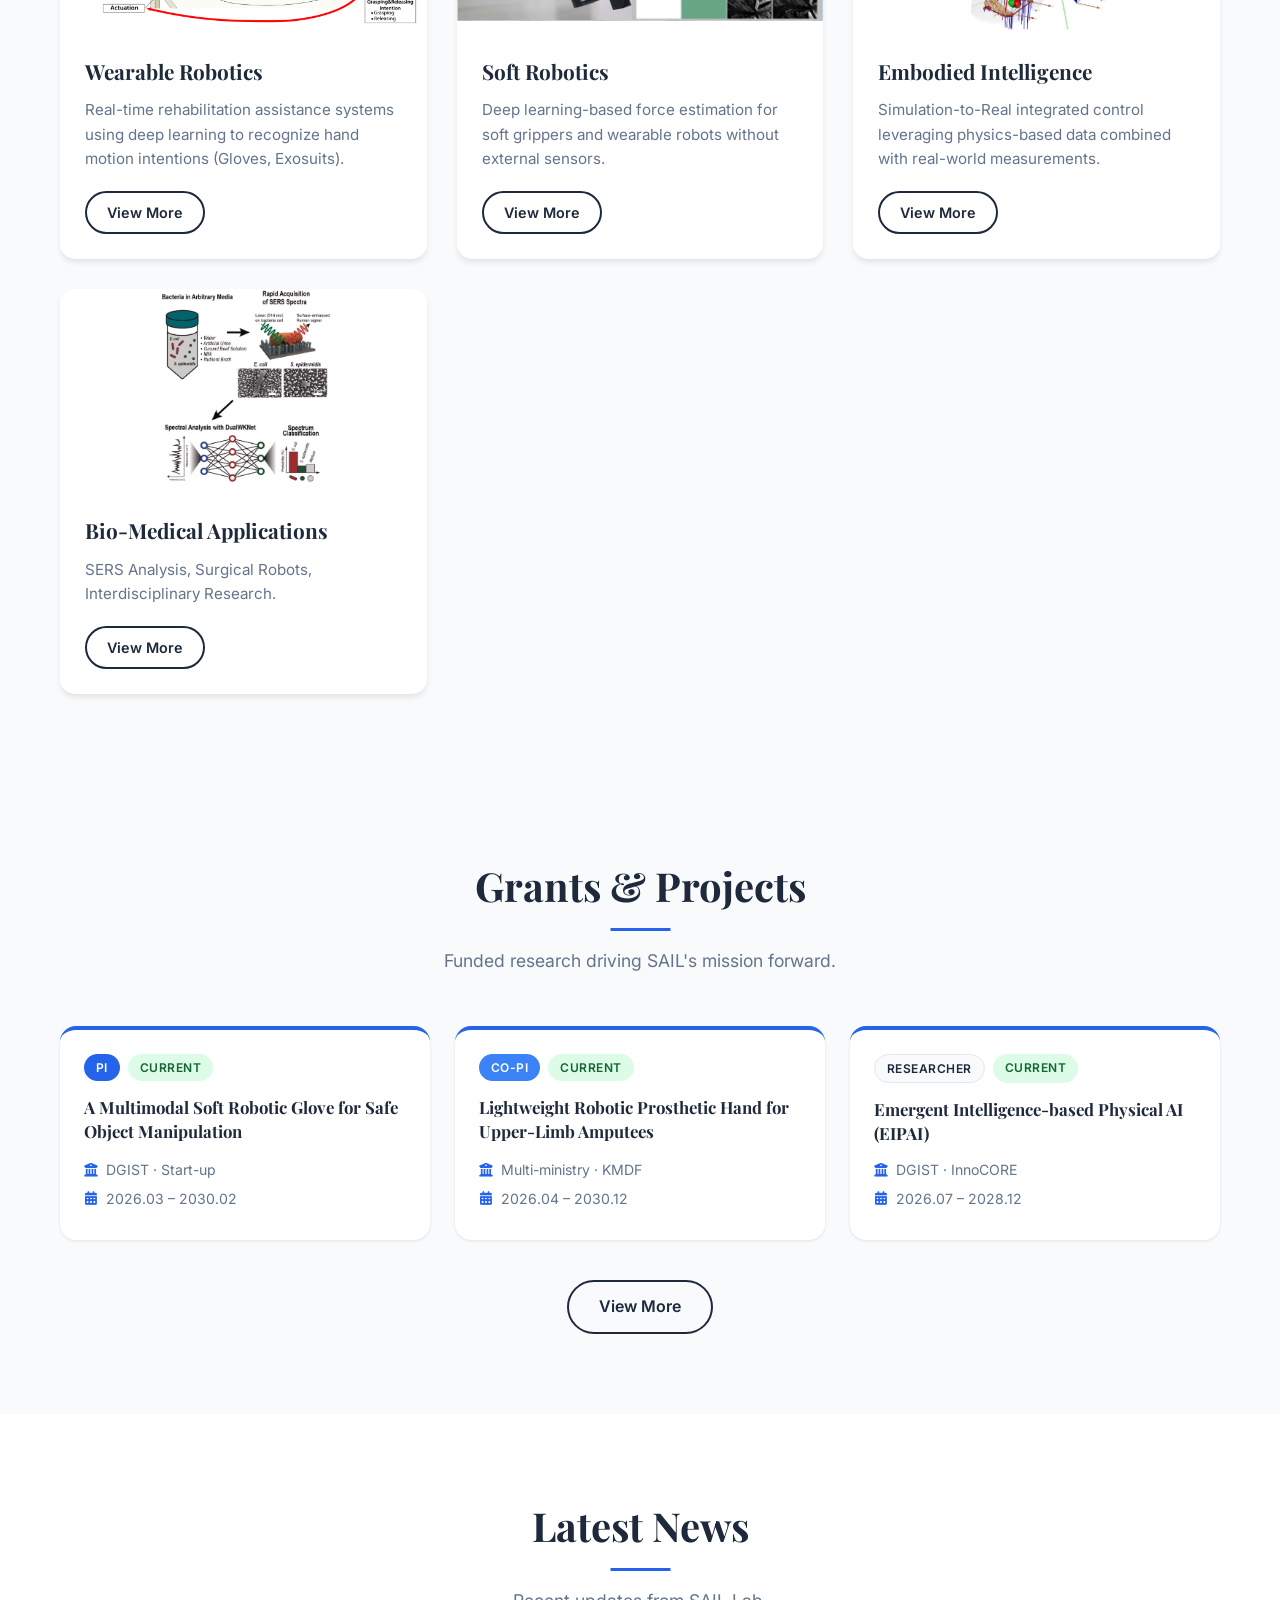
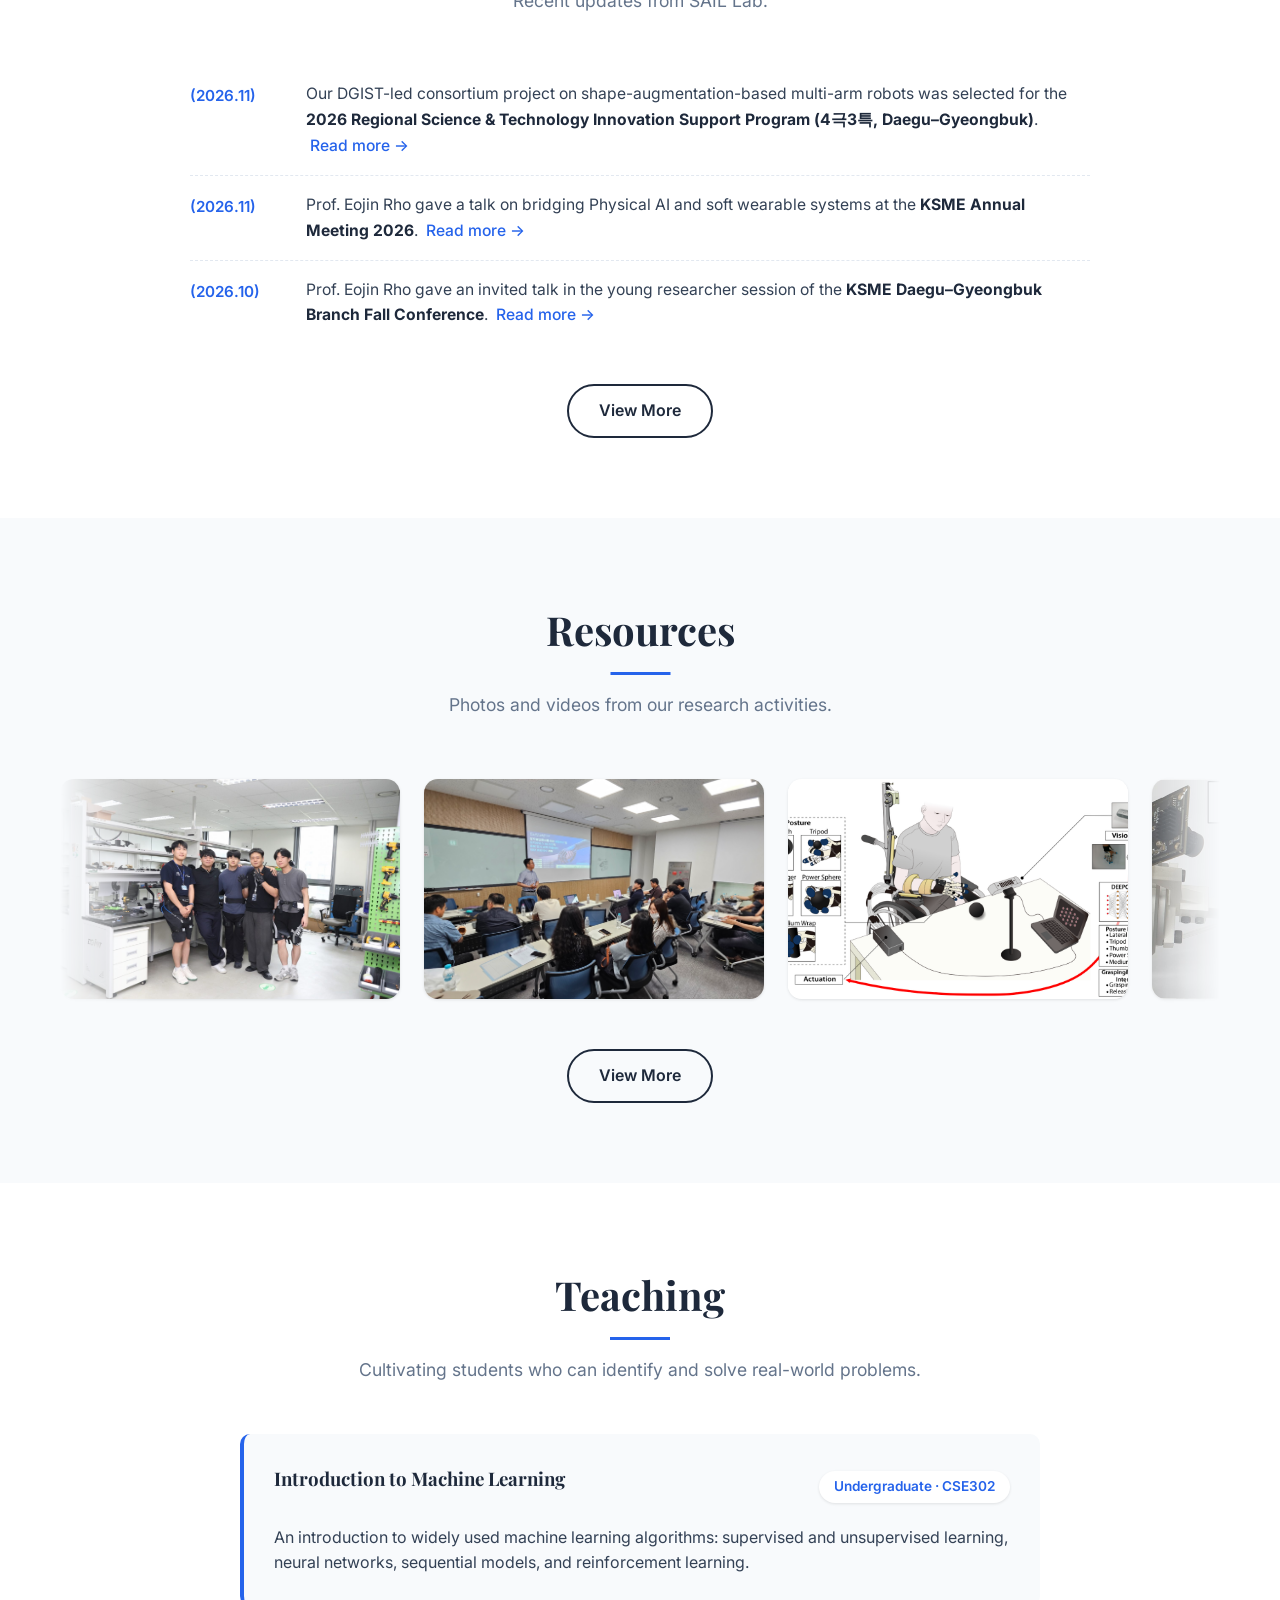
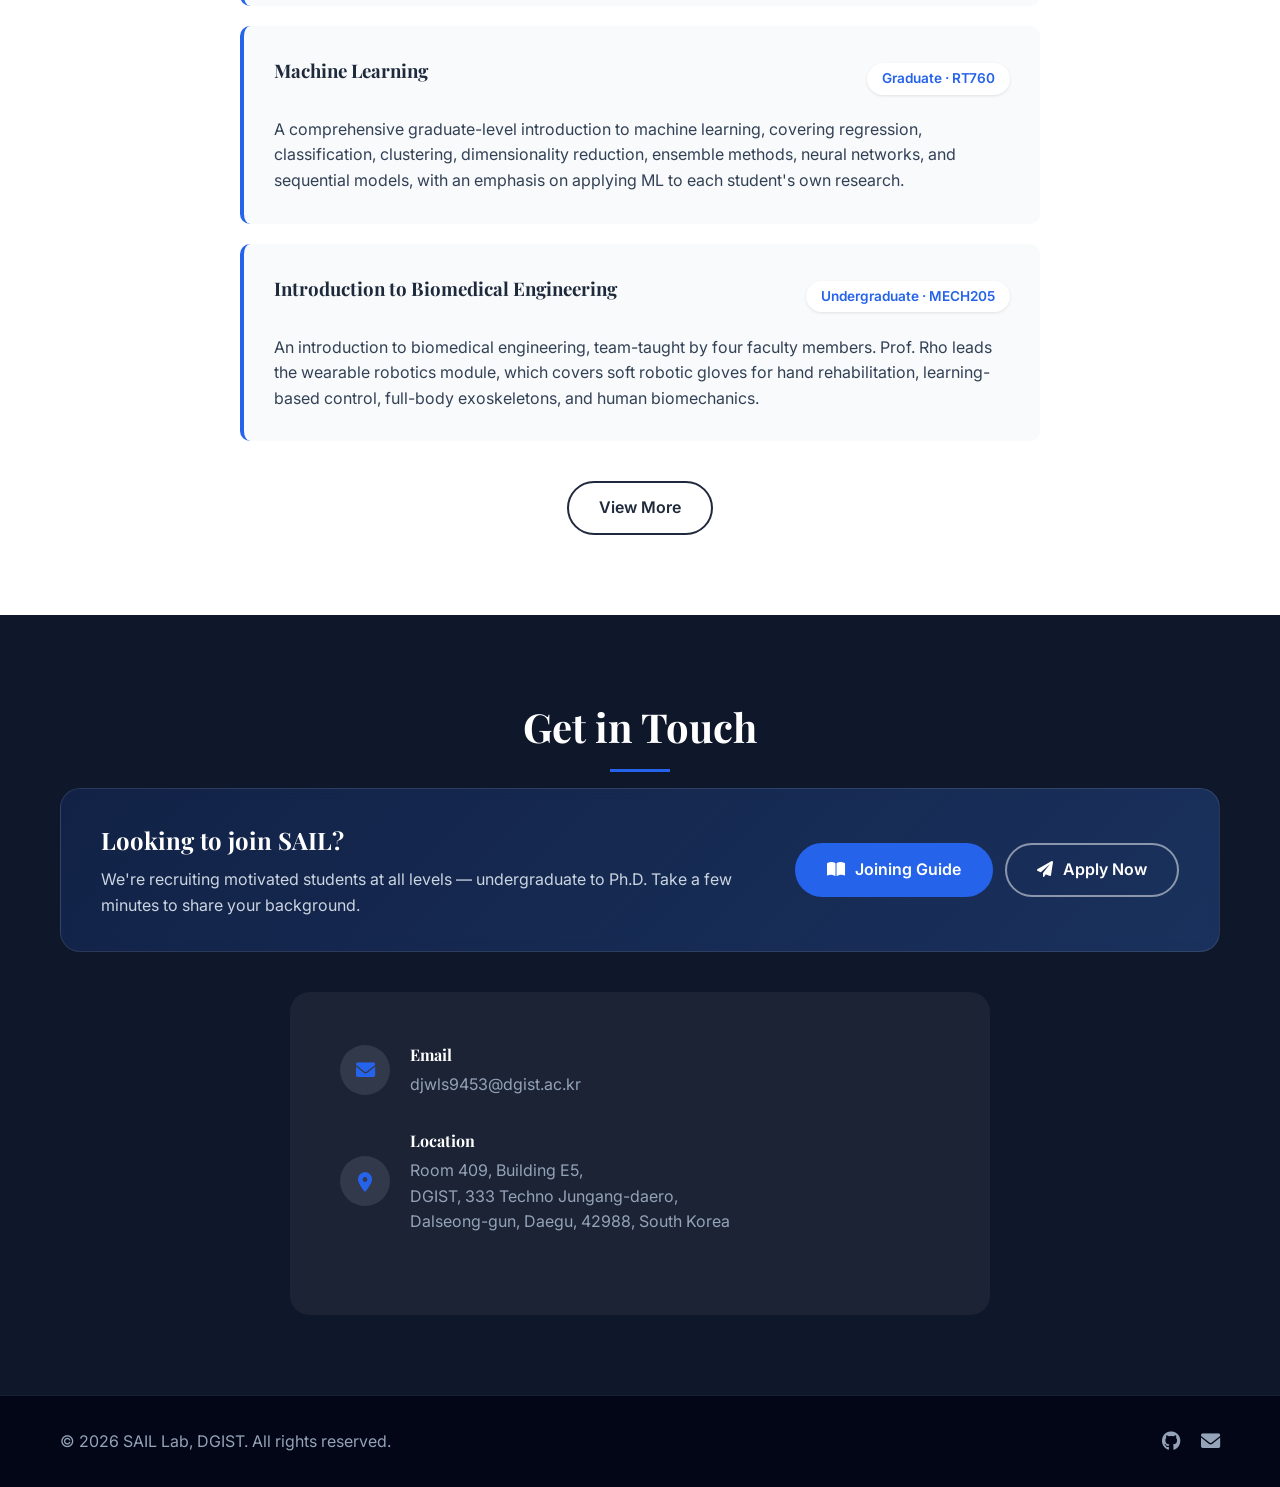
==== commit a0786cce: "Update site for Fall 2026: news, members, teaching, photos - News: 4극3특 selection, KSME Annual Meeti" ====
--- a/index.html
+++ b/index.html
@@ -4,7 +4,7 @@
 <head>
     <meta charset="UTF-8">
     <meta name="viewport" content="width=device-width, initial-scale=1.0">
-    <title>Prof. Eojin Rho | DGIST</title>
+    <title>SAIL Lab | Prof. Eojin Rho, DGIST</title>
     <meta name="description"
         content="Official webpage of Professor Eojin Rho at DGIST. Researching Soft Augmented Intelligence, Soft Robotics, Deep Learning, and Human-Robot Interaction.">
     <link rel="stylesheet" href="styles.css">
@@ -194,7 +194,8 @@
         <section id="research" class="section bg-light">
             <div class="container">
                 <h2 class="section-title">Research</h2>
-                <p class="section-desc"></p>
+                <p class="section-desc">We build soft wearable robots and the AI that lets them understand their users and
+                    environments &mdash; across four connected areas.</p>
 
                 <div class="research-grid category-grid">
                     <!-- Category 1: Wearable Robotics -->
@@ -280,7 +281,7 @@
                             <span class="role-badge role-researcher">Researcher</span>
                             <span class="status-badge status-current">Current</span>
                         </div>
-                        <h3>Emergent Intelligence-based Physical AI (ER-AXI)</h3>
+                        <h3>Emergent Intelligence-based Physical AI (EIPAI)</h3>
                         <p class="grant-preview-meta"><i class="fas fa-university"></i> DGIST &middot; InnoCORE</p>
                         <p class="grant-preview-meta"><i class="fas fa-calendar-alt"></i> 2026.07 &ndash; 2028.12</p>
                     </article>
@@ -299,27 +300,21 @@
                 <div class="news-preview">
                     <ul class="news-list">
                         <li class="news-item">
-                            <span class="news-date">(2026.07)</span>
+                            <span class="news-date">(2026.11)</span>
                             <span class="news-text">
-                                Three undergraduate researchers &mdash; <strong>Hyungjun Kwon</strong>,
-                                <strong>Magzhan Ziyabek</strong>, and <strong>Jaehyek Han</strong> &mdash; joined SAIL.
-                                <a href="members.html#undergrad-interns" class="news-link">Meet our members &rarr;</a>
+                                Our DGIST-led consortium project on shape-augmentation-based multi-arm robots was selected for the <strong>2026 Regional Science &amp; Technology Innovation Support Program (<span lang="ko">4극3특</span>, Daegu&ndash;Gyeongbuk)</strong>. <a href="news.html" class="news-link">Read more &rarr;</a>
                             </span>
                         </li>
                         <li class="news-item">
-                            <span class="news-date">(2026.06)</span>
+                            <span class="news-date">(2026.11)</span>
                             <span class="news-text">
-                                <strong>Sangyoon Kim</strong> joined SAIL as our first M.S./Ph.D. Integrated student.
-                                <a href="members.html#phd-students" class="news-link">Meet our members &rarr;</a>
+                                Prof. Eojin Rho gave a talk on bridging Physical AI and soft wearable systems at the <strong>KSME Annual Meeting 2026</strong>. <a href="news.html" class="news-link">Read more &rarr;</a>
                             </span>
                         </li>
                         <li class="news-item">
-                            <span class="news-date">(2026.06)</span>
+                            <span class="news-date">(2026.10)</span>
                             <span class="news-text">
-                                Joined the <strong>Korea Medical Device Development Fund (KMDF)</strong> project as
-                                Co-PI &mdash; developing a lightweight robotic prosthetic hand with autonomous grasp
-                                control.
-                                <a href="grants.html" class="news-link">See details &rarr;</a>
+                                Prof. Eojin Rho gave an invited talk in the young researcher session of the <strong>KSME Daegu&ndash;Gyeongbuk Branch Fall Conference</strong>. <a href="news.html" class="news-link">Read more &rarr;</a>
                             </span>
                         </li>
                     </ul>
@@ -338,6 +333,9 @@
                 <div class="resources-marquee">
                     <div class="marquee-track">
                         <a href="resources.html" class="marquee-item">
+                            <img src="assets/images/resources/sail_group_2026.jpg" alt="SAIL members in the lab, August 2026">
+                        </a>
+                        <a href="resources.html" class="marquee-item">
                             <img src="assets/images/resources/resources_prothericskickoff.JPG" alt="KMDF Prosthetics project kickoff">
                         </a>
                         <a href="resources.html" class="marquee-item">
@@ -356,6 +354,9 @@
                             <img src="assets/images/main.png" alt="Research overview">
                         </a>
                         <!-- Duplicate set for seamless loop -->
+                        <a href="resources.html" class="marquee-item" aria-hidden="true">
+                            <img src="assets/images/resources/sail_group_2026.jpg" alt="">
+                        </a>
                         <a href="resources.html" class="marquee-item" aria-hidden="true">
                             <img src="assets/images/resources/resources_prothericskickoff.JPG" alt="">
                         </a>
@@ -390,19 +391,24 @@
                 <div class="teaching-content">
                     <div class="course-card">
                         <div class="course-header">
-                            <h3>Introduction to Python Programming</h3>
-                            <span class="semester">Undergraduate</span>
-                        </div>
-                        <p>Covers fundamentals of Python programming, including data structures, algorithms, and
-                            software development practices.</p>
+                            <h3>Introduction to Machine Learning</h3>
+                            <span class="semester">Undergraduate &middot; CSE302</span>
+                        </div>
+                        <p>An introduction to widely used machine learning algorithms: supervised and unsupervised learning, neural networks, sequential models, and reinforcement learning.</p>
                     </div>
                     <div class="course-card">
                         <div class="course-header">
-                            <h3>Introduction to Machine Learning</h3>
-                            <span class="semester">Undergraduate</span>
-                        </div>
-                        <p>Fundamentals of machine learning algorithms, deep learning, and data analysis for real-world
-                            applications.</p>
+                            <h3>Machine Learning</h3>
+                            <span class="semester">Graduate &middot; RT760</span>
+                        </div>
+                        <p>A comprehensive graduate-level introduction to machine learning, covering regression, classification, clustering, dimensionality reduction, ensemble methods, neural networks, and sequential models, with an emphasis on applying ML to each student's own research.</p>
+                    </div>
+                    <div class="course-card">
+                        <div class="course-header">
+                            <h3>Introduction to Biomedical Engineering</h3>
+                            <span class="semester">Undergraduate &middot; MECH205</span>
+                        </div>
+                        <p>An introduction to biomedical engineering, team-taught by four faculty members. Prof. Rho leads the wearable robotics module, which covers soft robotic gloves for hand rehabilitation, learning-based control, full-body exoskeletons, and human biomechanics.</p>
                     </div>
                 </div>
                 <div class="view-more-container" style="text-align: center; margin-top: 40px;">
@@ -459,11 +465,10 @@
 
     <footer>
         <div class="container footer-content">
-            <p>&copy; 2025 Eojin Rho. All rights reserved.</p>
+            <p>&copy; 2026 SAIL Lab, DGIST. All rights reserved.</p>
             <div class="social-links">
-                <a href="#"><i class="fab fa-linkedin"></i></a>
-                <a href="#"><i class="fab fa-google-scholar"></i></a>
-                <a href="#"><i class="fab fa-github"></i></a>
+                <a href="https://github.com/dgist-sail" target="_blank" rel="noopener noreferrer" aria-label="SAIL Lab on GitHub"><i class="fab fa-github"></i></a>
+                <a href="mailto:djwls9453@dgist.ac.kr" aria-label="Email Prof. Eojin Rho"><i class="fas fa-envelope"></i></a>
             </div>
         </div>
     </footer>
--- a/styles.css
+++ b/styles.css
@@ -492,12 +492,15 @@
 
 .course-header {
     display: flex;
+    flex-wrap: wrap;
+    gap: 8px 16px;
     justify-content: space-between;
     align-items: center;
     margin-bottom: 15px;
 }
 
 .semester {
+    white-space: nowrap;
     background: var(--white);
     padding: 5px 15px;
     border-radius: 20px;
@@ -1305,7 +1308,7 @@
 
 .album-grid {
     display: grid;
-    grid-template-columns: repeat(auto-fit, minmax(300px, 1fr));
+    grid-template-columns: repeat(3, minmax(0, 1fr));
     gap: 30px;
     margin-top: 40px;
 }
@@ -1389,8 +1392,9 @@
     display: flex;
     align-items: center;
     justify-content: space-between;
+    gap: 8px;
     width: 100%;
-    padding: 0 10%;
+    padding: 0 6%;
 }
 
 .album-title h3 {
@@ -2127,4 +2131,13 @@
     .grant-content {
         padding: 24px;
     }
-}+}
+
+/* Responsive overrides placed after the base rules so they take effect */
+@media (max-width: 768px) {
+    .album-grid,
+    .grants-preview,
+    .collaborator-grid {
+        grid-template-columns: 1fr;
+    }
+}
